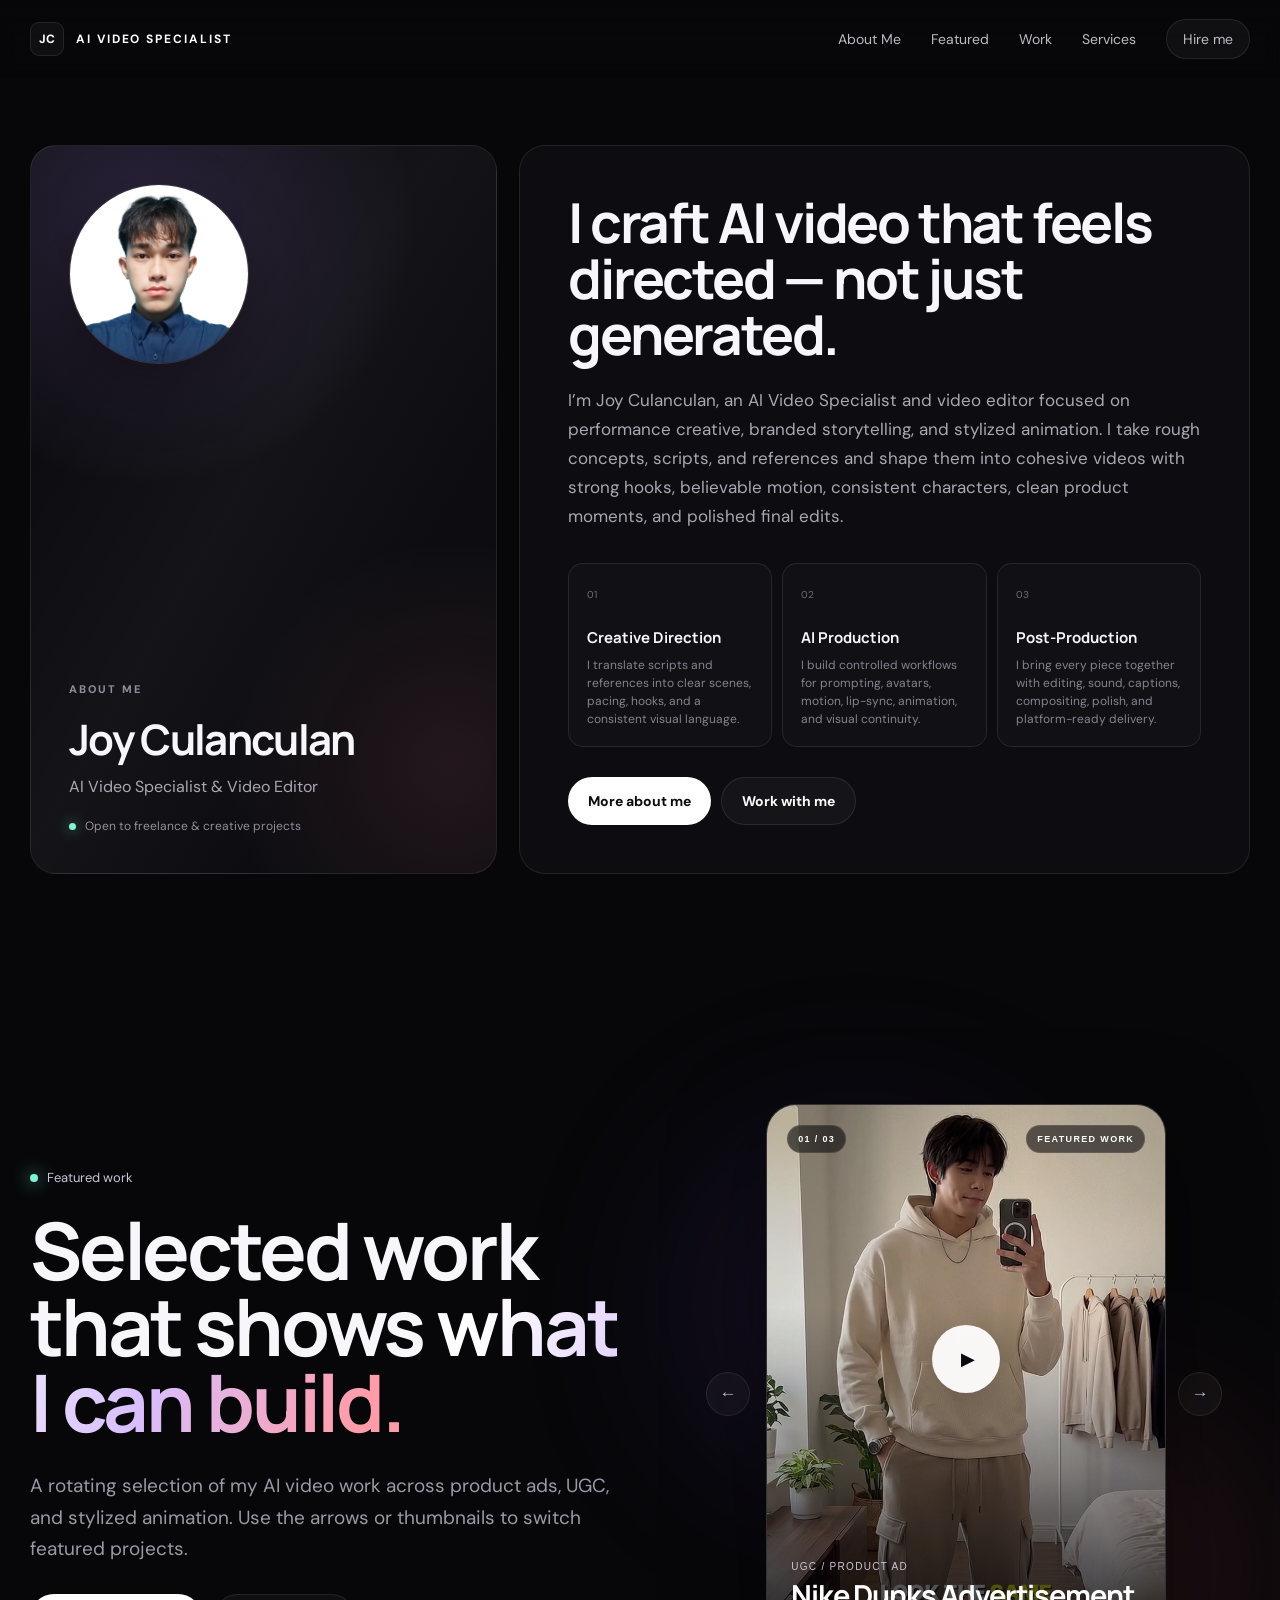
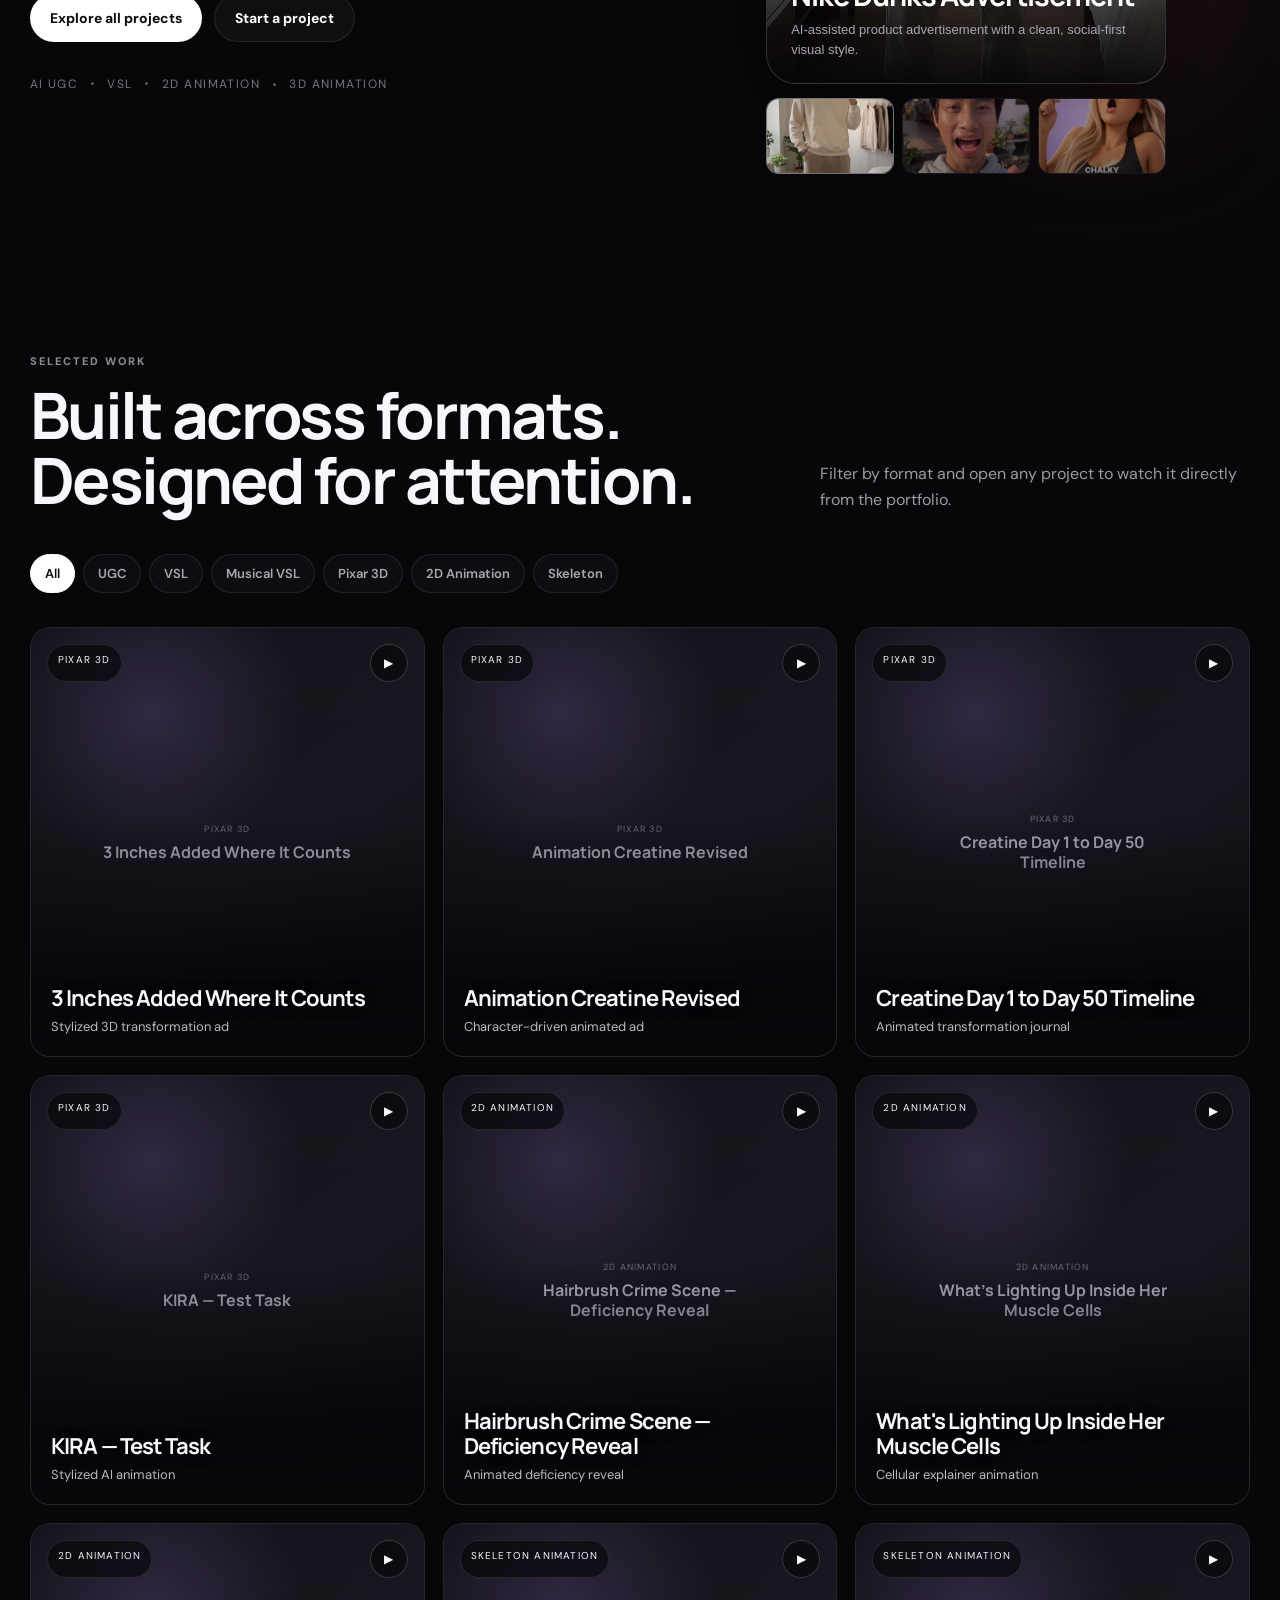
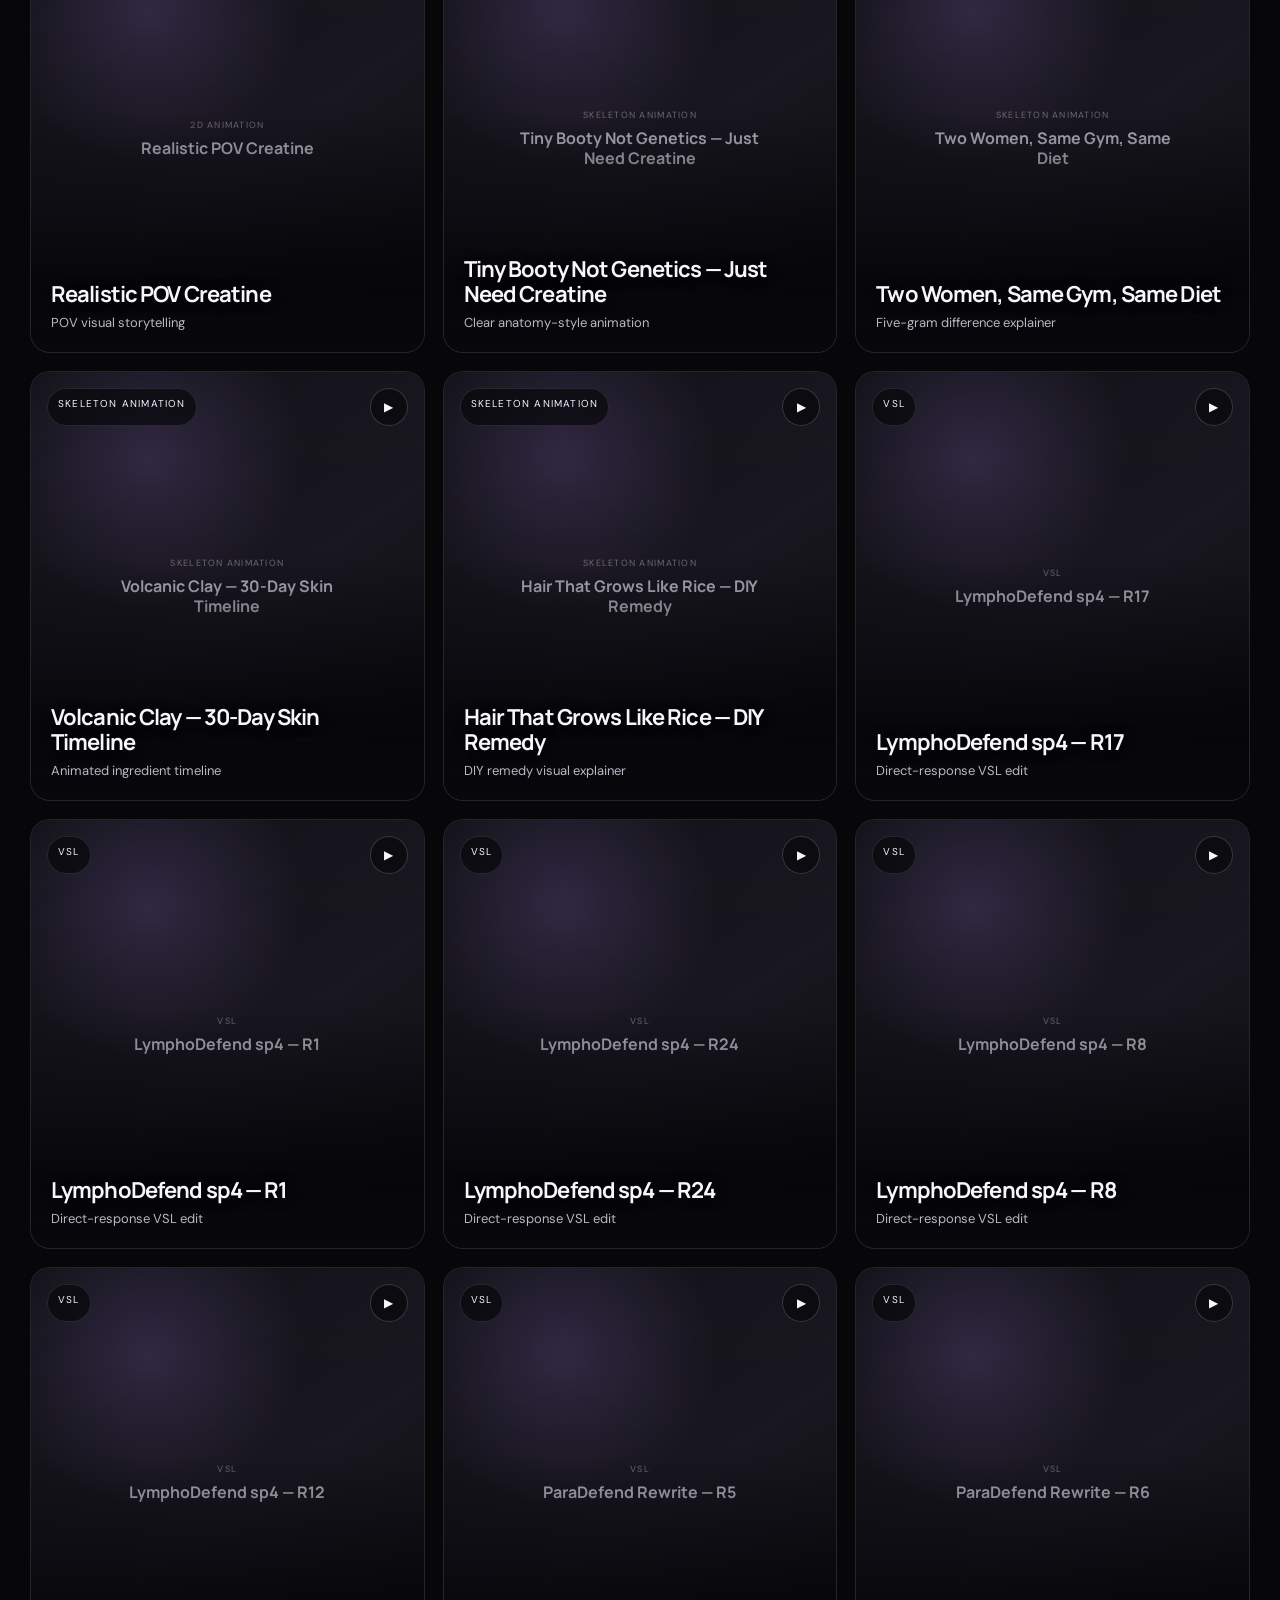
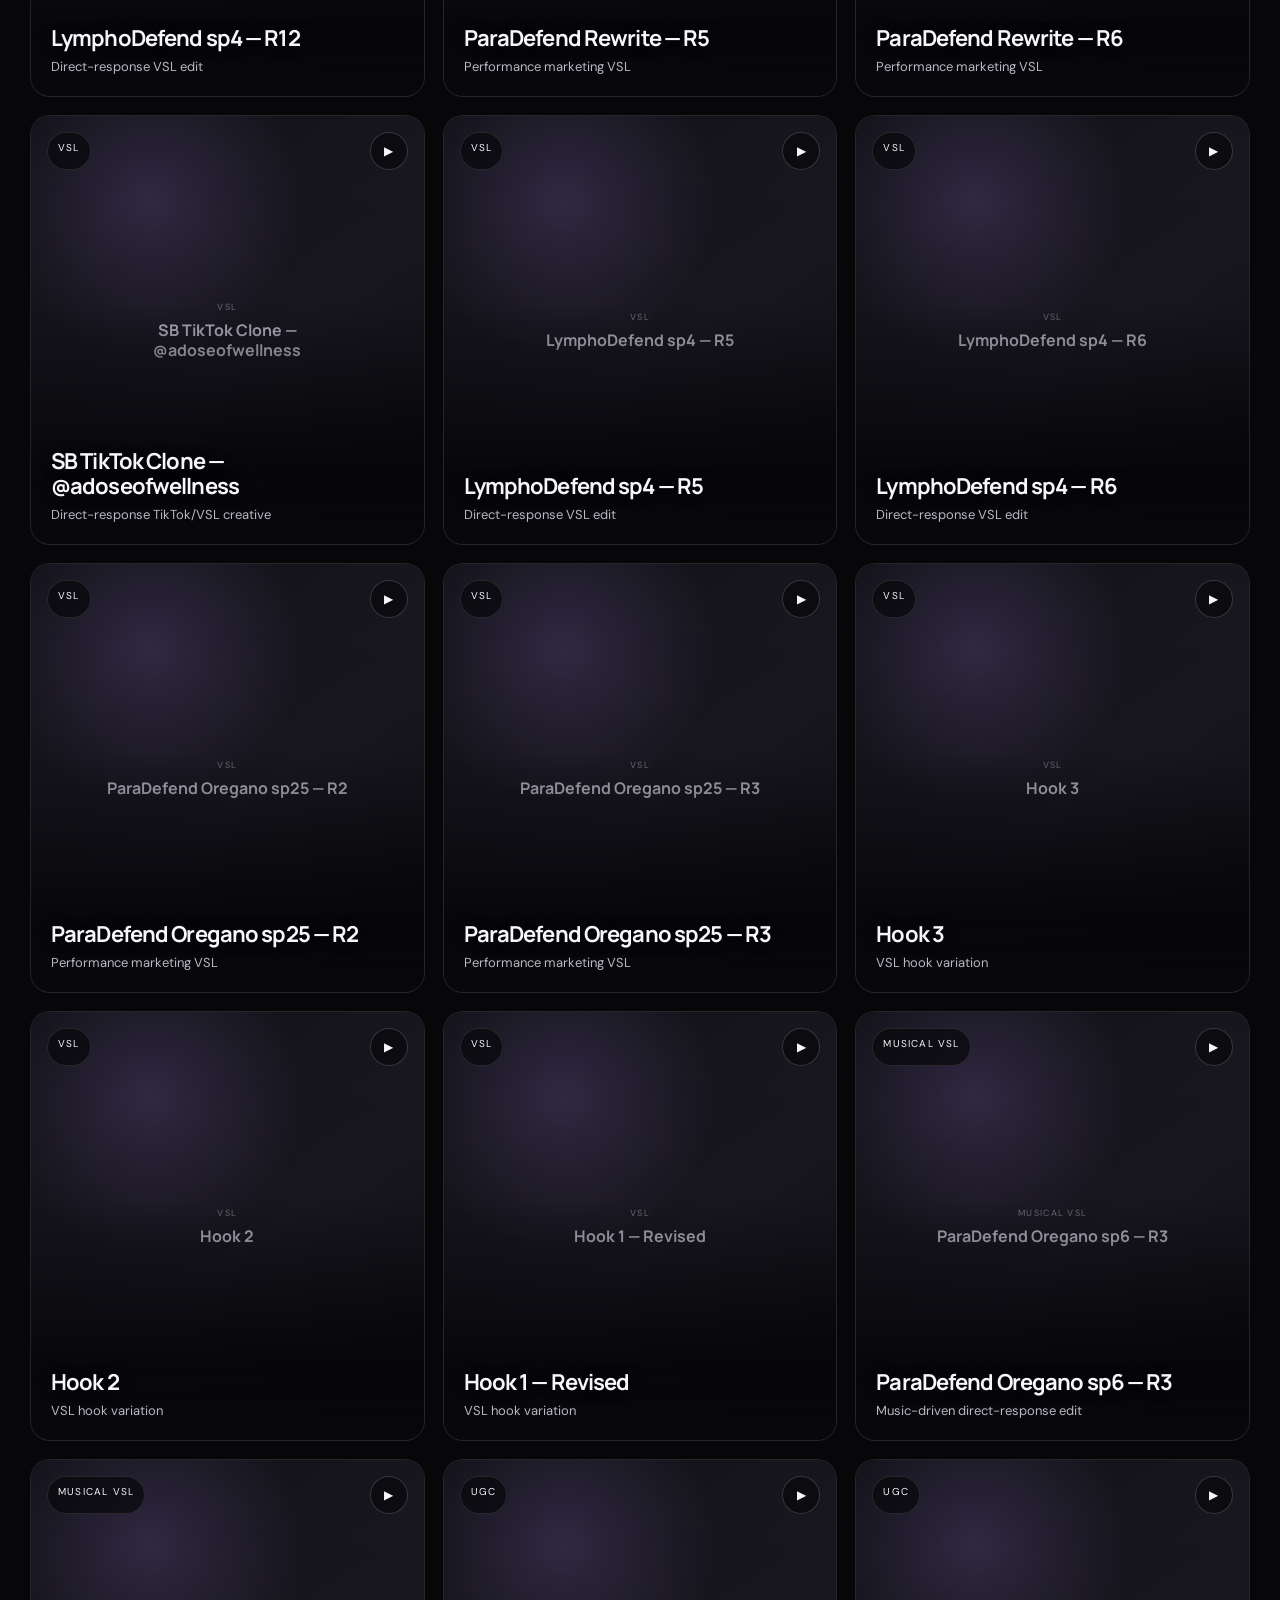
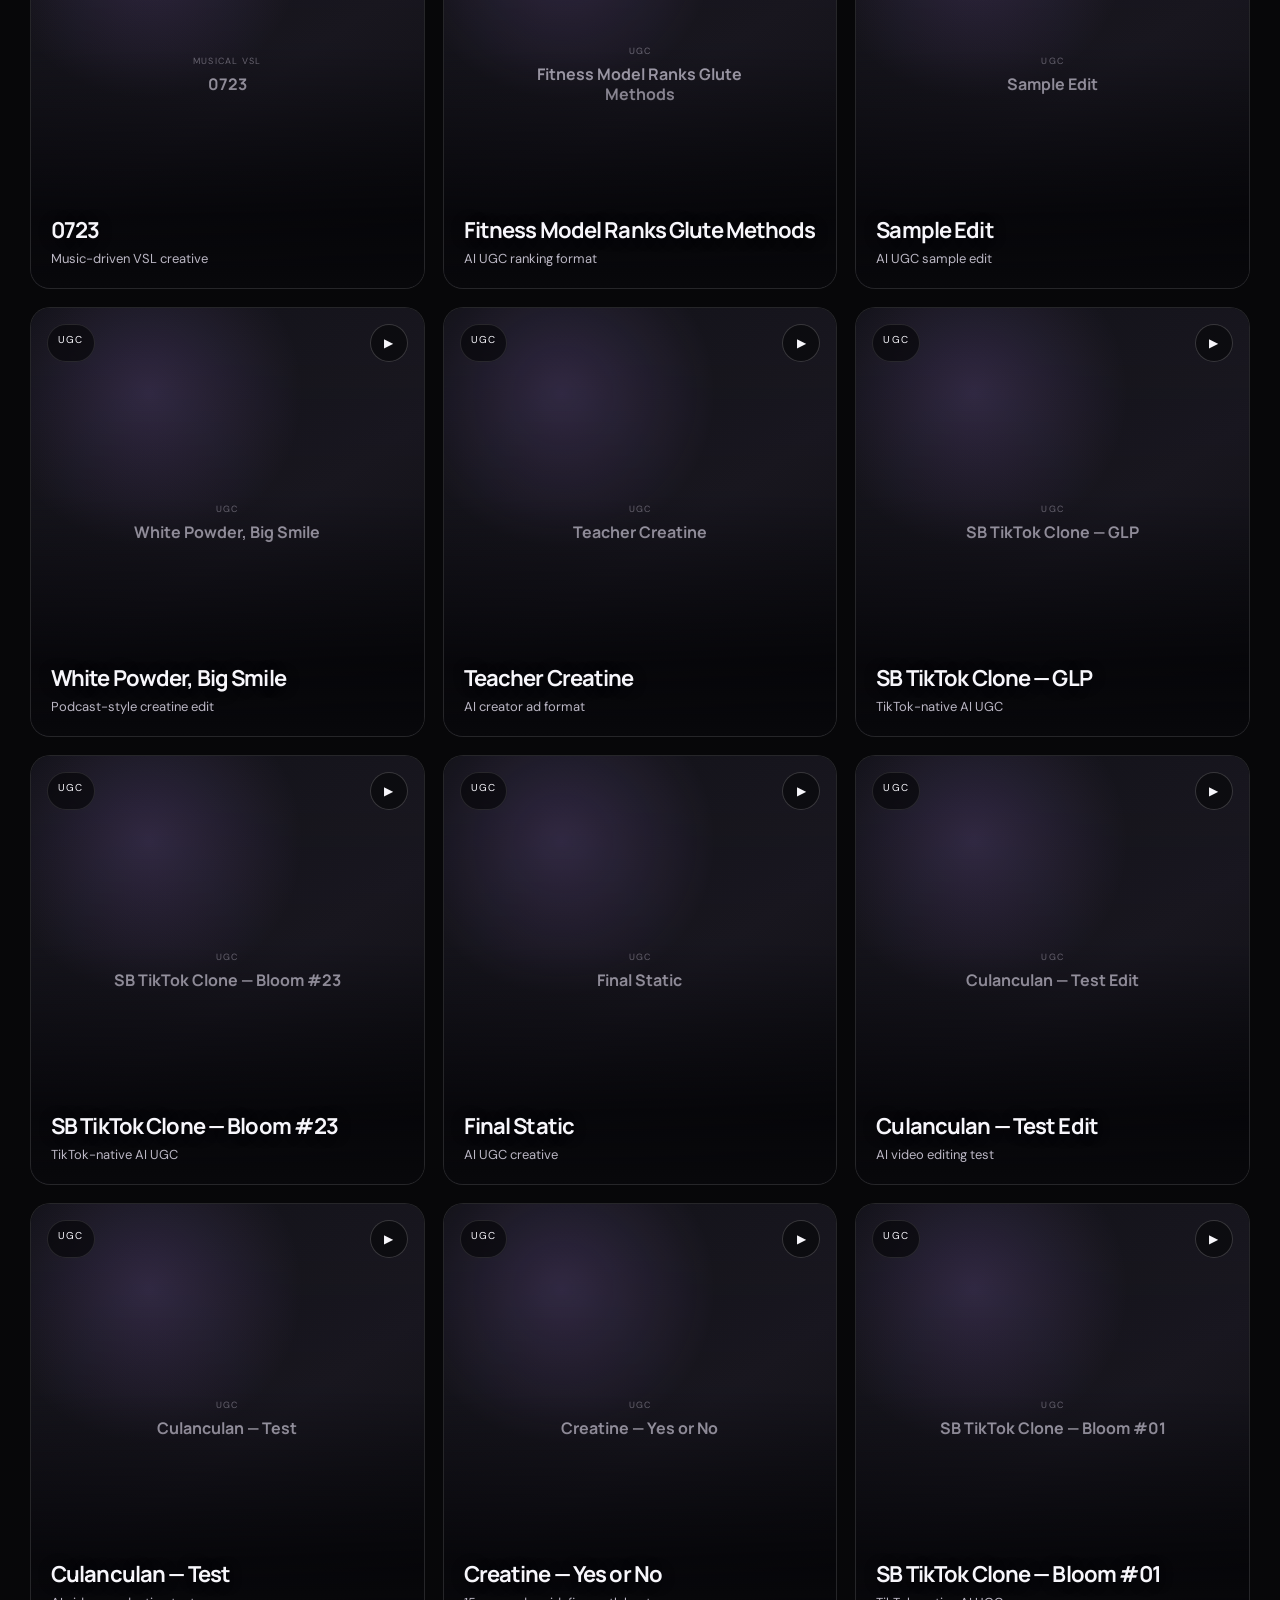
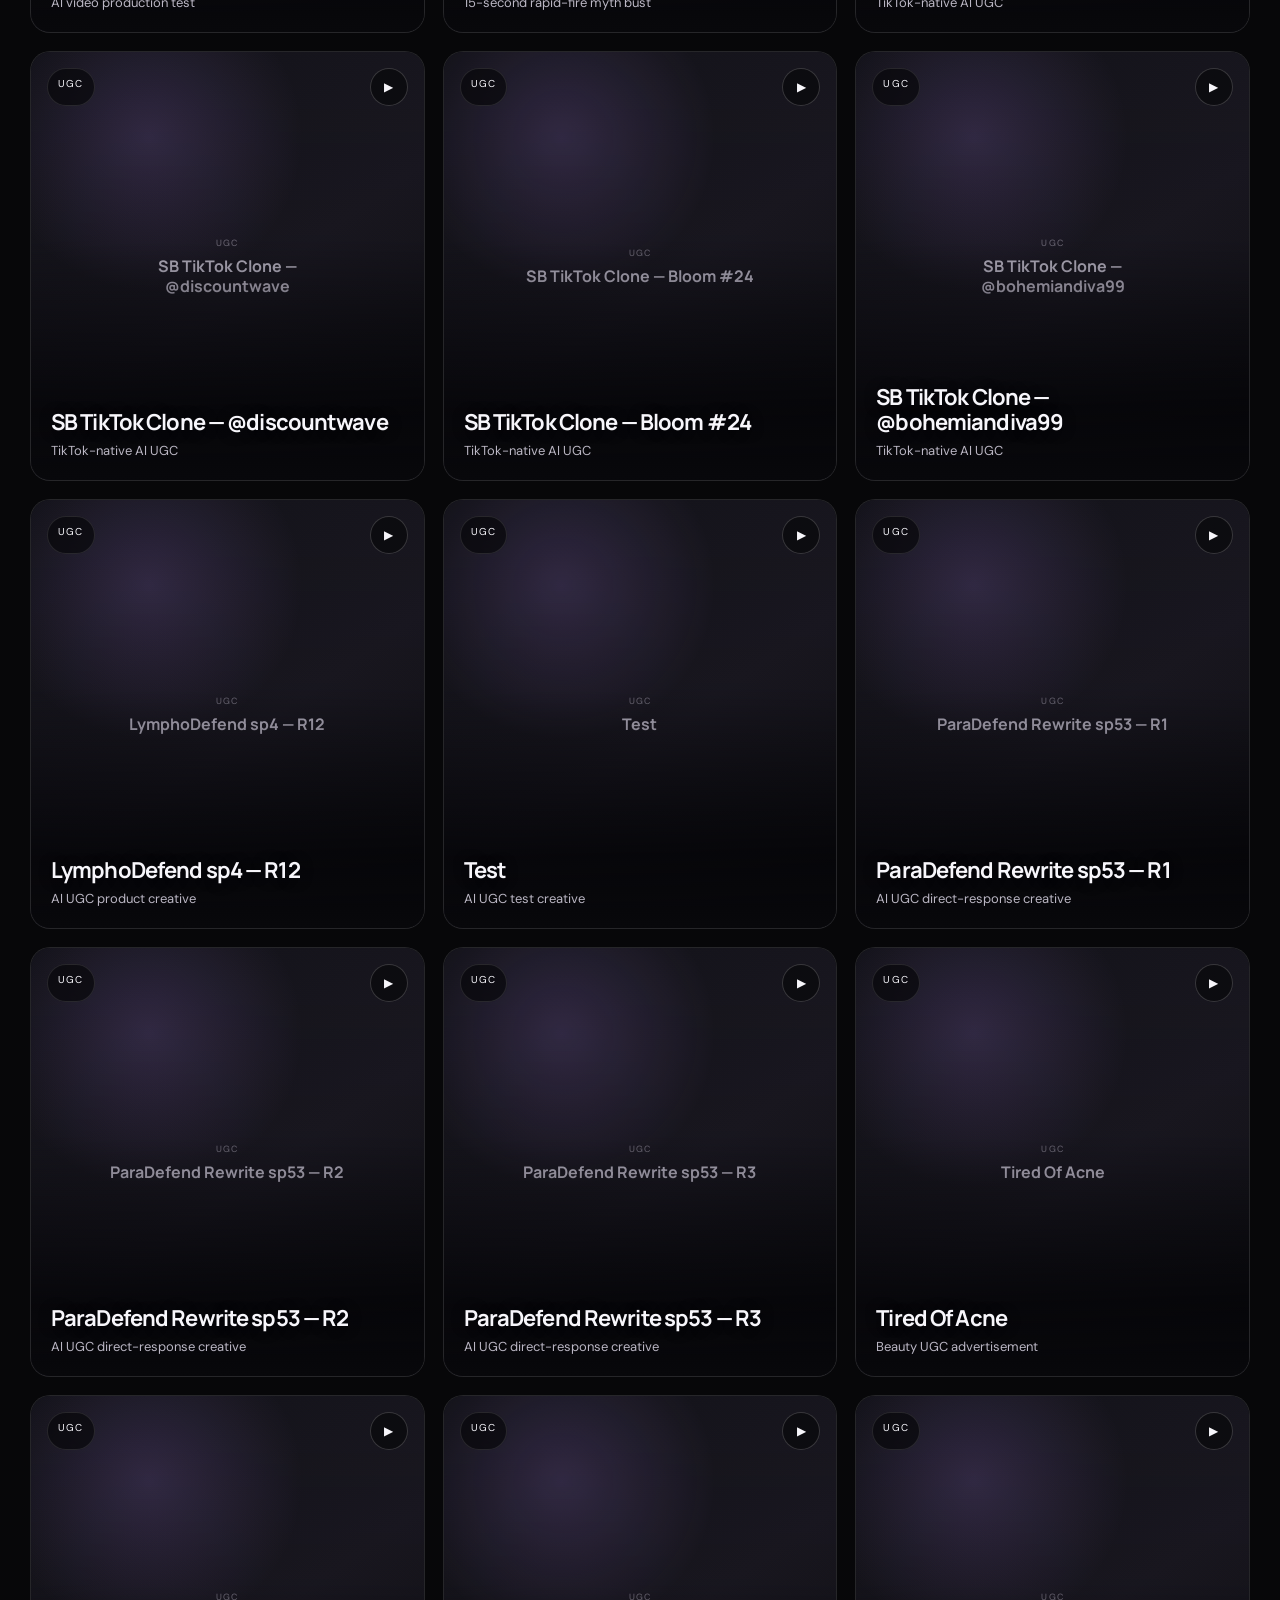
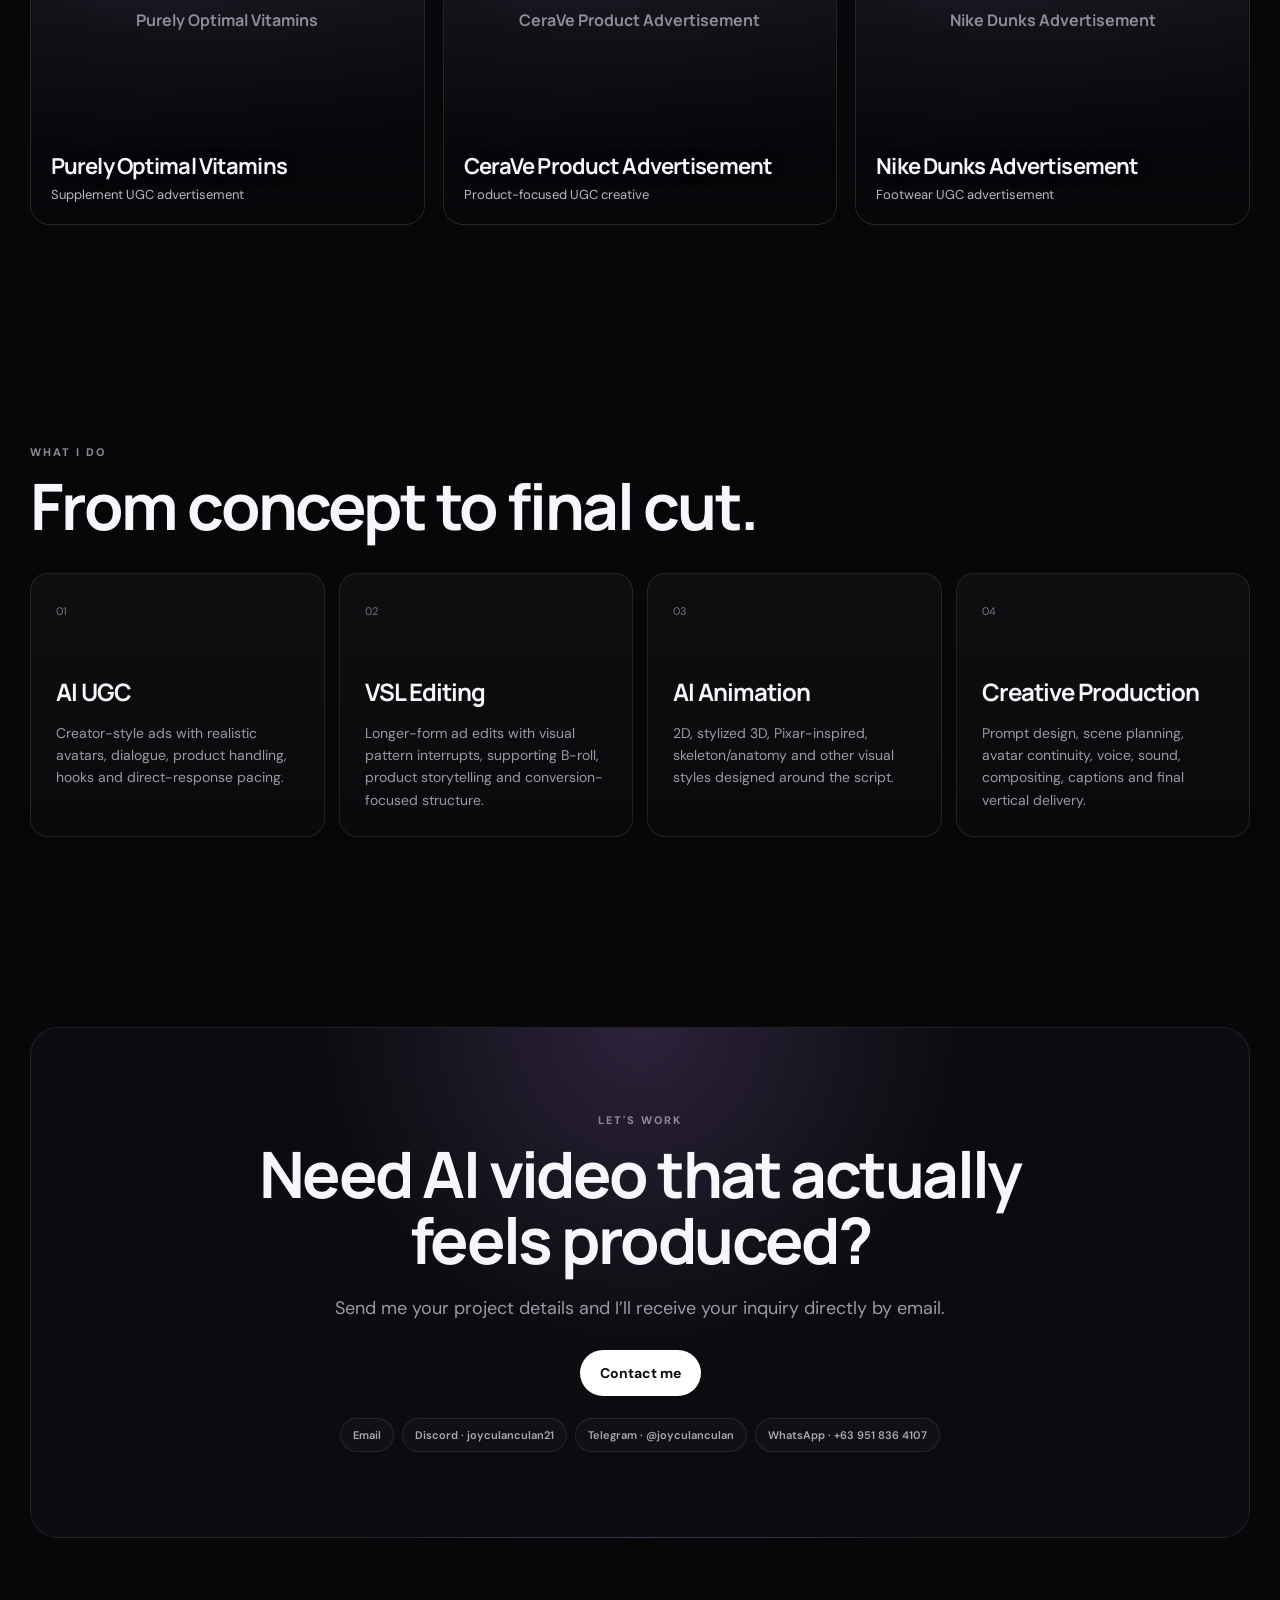
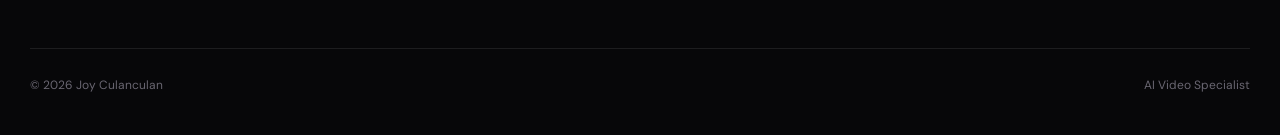
==== index.html @ 1409ab8c "Add files via upload" ====
<!DOCTYPE html>
<html lang="en">
<head>
  <meta charset="UTF-8" />
  <meta name="viewport" content="width=device-width, initial-scale=1.0" />
  <meta name="description" content="AI Video Specialist portfolio showcasing VSL, UGC, 2D animation, Pixar-style 3D animation, and skeleton/anatomy animation." />
  <title>Joy Culanculan — AI Video Specialist</title>
  <link rel="preconnect" href="https://fonts.googleapis.com">
  <link rel="preconnect" href="https://fonts.gstatic.com" crossorigin>
  <link href="https://fonts.googleapis.com/css2?family=DM+Sans:wght@400;500;600;700&family=Manrope:wght@500;600;700;800&display=swap" rel="stylesheet">
  <link rel="stylesheet" href="styles.css" />
</head>
<body>
<div id="cursorGlow" class="cursor-glow" aria-hidden="true"></div>
  <header class="site-header">
    <a class="brand" href="#about" aria-label="Home">
      <span class="brand-mark">JC</span>
      <span class="brand-text">AI VIDEO SPECIALIST</span>
    </a>
    <nav>
      <a href="#about">About Me</a>
      <a href="#featured">Featured</a>
      <a href="#work">Work</a>
      <a href="#services">Services</a>
      <a class="nav-cta" href="#contact" data-contact-open>Hire me</a>
    </nav>
  </header>

  <main id="top">
    <section id="about" class="about-section section-shell reveal-section">
      <div class="about-feature">
        <div class="about-profile-card">
          <div class="about-avatar">
            <img src="[data-uri]" alt="Portrait of Joy Culanculan">
            <div class="about-avatar-ring"></div>
          </div>

          <div class="about-profile-meta">
            <p class="kicker">ABOUT ME</p>
            <h2>Joy Culanculan</h2>
            <p class="about-role">AI Video Specialist & Video Editor</p>
            <div class="about-status"><span></span> Open to freelance & creative projects</div>
          </div>
        </div>

        <div class="about-feature-copy">
          <h3>I craft AI video that feels directed — not just generated.</h3>
          <p>I’m Joy Culanculan, an AI Video Specialist and video editor focused on performance creative, branded storytelling, and stylized animation. I take rough concepts, scripts, and references and shape them into cohesive videos with strong hooks, believable motion, consistent characters, clean product moments, and polished final edits.</p>

          <div class="about-mini-grid">
            <div>
              <span>01</span>
              <strong>Creative Direction</strong>
              <p>I translate scripts and references into clear scenes, pacing, hooks, and a consistent visual language.</p>
            </div>
            <div>
              <span>02</span>
              <strong>AI Production</strong>
              <p>I build controlled workflows for prompting, avatars, motion, lip-sync, animation, and visual continuity.</p>
            </div>
            <div>
              <span>03</span>
              <strong>Post-Production</strong>
              <p>I bring every piece together with editing, sound, captions, compositing, polish, and platform-ready delivery.</p>
            </div>
          </div>

          <div class="about-actions">
            <button class="btn primary" type="button" data-about-open>More about me</button>
            <button class="btn ghost contact-open-button" type="button" data-contact-open>Work with me</button>
          </div>
        </div>
      </div>
    </section>

    <section id="featured" class="hero featured-hero section-shell reveal-section">
      <div class="hero-copy">
        <div class="eyebrow"><span class="status-dot"></span> Featured work</div>
        <h1>Selected work that shows <span>what I can build.</span></h1>
        <p class="hero-lede">A rotating selection of my AI video work across product ads, UGC, and stylized animation. Use the arrows or thumbnails to switch featured projects.</p>
        <div class="hero-actions">
          <a class="btn primary" href="#work">Explore all projects</a>
          <a class="btn ghost" href="#contact" data-contact-open>Start a project</a>
        </div>
        <div class="hero-meta">
          <span>AI UGC</span><i></i><span>VSL</span><i></i><span>2D Animation</span><i></i><span>3D Animation</span>
        </div>
      </div>
      <div class="hero-visual" aria-label="Featured portfolio showcase">
        <div class="orb orb-1"></div>
        <div class="orb orb-2"></div>

        <div class="featured-showcase">
          <div class="featured-stage">
            <button class="featured-arrow featured-prev" type="button" aria-label="Previous featured video">←</button>

            <button class="featured-card" id="featuredCard" type="button" aria-label="Play featured video">
              <img id="featuredImage" class="featured-image" src="" alt="">
              <div class="featured-overlay"></div>
              <div class="featured-topline">
                <span id="featuredCounter">01 / 03</span>
                <span>FEATURED WORK</span>
              </div>
              <div class="featured-play">▶</div>
              <div class="featured-copy">
                <small id="featuredCategory"></small>
                <strong id="featuredTitle"></strong>
                <p id="featuredDesc"></p>
              </div>
            </button>

            <button class="featured-arrow featured-next" type="button" aria-label="Next featured video">→</button>
          </div>

          <div class="featured-picker" id="featuredPicker" aria-label="Choose featured project"></div>
        </div>
      </div>
    </section>

    <section id="work" class="work-section section-shell reveal-section">
      <div class="section-heading">
        <div>
          <p class="kicker">SELECTED WORK</p>
          <h2>Built across formats.<br>Designed for attention.</h2>
        </div>
        <p class="section-note">Filter by format and open any project to watch it directly from the portfolio.</p>
      </div>

      <div class="filters" id="filters">
        <button class="filter active" data-filter="all">All</button>
        <button class="filter" data-filter="ugc">UGC</button>
        <button class="filter" data-filter="vsl">VSL</button>
        <button class="filter" data-filter="musical">Musical VSL</button>
        <button class="filter" data-filter="pixar-3d">Pixar 3D</button>
        <button class="filter" data-filter="2d-animation">2D Animation</button>
        <button class="filter" data-filter="skeleton-animation">Skeleton</button>
      </div>

      <div class="project-grid" id="projectGrid"></div>
    </section>

    <section id="services" class="services-section section-shell reveal-section">
      <div class="section-heading compact">
        <div>
          <p class="kicker">WHAT I DO</p>
          <h2>From concept to final cut.</h2>
        </div>
      </div>
      <div class="services-grid">
        <article class="service-card"><span>01</span><h3>AI UGC</h3><p>Creator-style ads with realistic avatars, dialogue, product handling, hooks and direct-response pacing.</p></article>
        <article class="service-card"><span>02</span><h3>VSL Editing</h3><p>Longer-form ad edits with visual pattern interrupts, supporting B-roll, product storytelling and conversion-focused structure.</p></article>
        <article class="service-card"><span>03</span><h3>AI Animation</h3><p>2D, stylized 3D, Pixar-inspired, skeleton/anatomy and other visual styles designed around the script.</p></article>
        <article class="service-card"><span>04</span><h3>Creative Production</h3><p>Prompt design, scene planning, avatar continuity, voice, sound, compositing, captions and final vertical delivery.</p></article>
      </div>
    </section>

    <section id="contact" class="contact-section section-shell reveal-section">
      <div class="contact-card">
        <p class="kicker">LET'S WORK</p>
        <h2>Need AI video that actually feels produced?</h2>
        <p>Send me your project details and I’ll receive your inquiry directly by email.</p>
        <button class="btn primary contact-open-button" type="button" data-contact-open>Contact me</button>

        <div class="public-contact-row">
          <a href="mailto:joyculanculanjr@gmail.com">Email</a>
          <button type="button" data-copy-discord="joyculanculan21">Discord · joyculanculan21</button>
          <a href="https://t.me/joyculanculan" target="_blank" rel="noopener">Telegram · @joyculanculan</a>
          <a href="https://wa.me/639518364107" target="_blank" rel="noopener">WhatsApp · +63 951 836 4107</a>
        </div>
      </div>
    </section>
  </main>

  <footer class="site-footer section-shell">
    <span>© 2026 Joy Culanculan</span>
    <span>AI Video Specialist</span>
  </footer>



  <div class="about-modal" id="aboutModal" aria-hidden="true">
    <div class="about-modal-backdrop" data-about-close></div>

    <div class="about-modal-dialog" role="dialog" aria-modal="true" aria-labelledby="aboutModalTitle">
      <button class="about-modal-close" type="button" data-about-close aria-label="Close about me">×</button>

      <div class="about-modal-hero">
        <div class="about-modal-avatar">
          <img src="[data-uri]" alt="Portrait of Joy Culanculan">
        </div>
        <div>
          <p class="kicker">PROFILE</p>
          <h2 id="aboutModalTitle">Joy Culanculan</h2>
          <p>AI Video Specialist & Video Editor</p>
        </div>
      </div>

      <div class="about-modal-body">
        <div class="about-story">
          <h3>Creative work, built with an editor’s eye.</h3>
          <p>I work at the intersection of video editing and generative AI. What I enjoy most is taking an idea that only exists as a script, reference, or rough concept and turning it into a finished video that feels intentional from the first frame to the final cut.</p>

          <p>Depending on the project, that can mean realistic AI UGC, VSL creative, product advertising, 2D explainers, stylized 3D character animation, anatomy-driven visuals, or experimental AI formats. I approach them as complete productions rather than disconnected generated clips.</p>
        </div>

        <div class="about-modal-columns">
          <div class="about-modal-panel">
            <span class="about-panel-number">01</span>
            <h4>My approach</h4>
            <p>I start with the message and reference, then build the production around them. I plan the shots, lock visual continuity, control movement and performance, and refine the edit until every scene feels like it belongs in the same piece.</p>
          </div>

          <div class="about-modal-panel">
            <span class="about-panel-number">02</span>
            <h4>What I care about</h4>
            <p>I care about the details viewers feel even when they do not consciously notice them: timing, continuity, believable motion, product visibility, visual consistency, sound, and pacing. My standard is simple — the story should get noticed before the AI does.</p>
          </div>
        </div>

        <div class="about-tools-section">
          <span class="about-tools-label">TOOLS & WORKFLOWS</span>
          <div class="tool-row about-tool-row">
            <span>Kling</span>
            <span>Seedance</span>
            <span>Veo</span>
            <span>CapCut</span>
            <span>ElevenLabs</span>
            <span>Suno</span>
          </div>
        </div>

        <div class="about-modal-cta">
          <div>
            <small>AVAILABLE FOR</small>
            <strong>AI video production, editing & creative work</strong>
          </div>
          <button class="btn primary" type="button" data-about-contact>Start a project</button>
        </div>
      </div>
    </div>
  </div>

  <div class="contact-modal" id="contactModal" aria-hidden="true">
    <div class="contact-modal-backdrop" data-contact-close></div>
    <div class="contact-modal-dialog" role="dialog" aria-modal="true" aria-labelledby="contactModalTitle">
      <button class="contact-modal-close" type="button" data-contact-close aria-label="Close contact form">×</button>

      <div class="contact-modal-details">
        <p class="kicker">HIRE ME</p>
        <h2 id="contactModalTitle">Tell me about your project.</h2>
        <p class="contact-intro">Share what you need, your preferred video style, and any reference or deadline. Your message is sent directly to my email.</p>

        <div class="contact-links">
          <a class="contact-link" href="mailto:joyculanculanjr@gmail.com">
            <span>Email</span>
            <strong>joyculanculanjr@gmail.com</strong>
          </a>

          <button class="contact-link contact-copy-link" id="discordContact" type="button" data-copy-discord="joyculanculan21">
            <span>Discord</span>
            <strong>joyculanculan21</strong>
          </button>

          <a class="contact-link" id="telegramContact" href="https://t.me/joyculanculan" target="_blank" rel="noopener">
            <span>Telegram</span>
            <strong>@joyculanculan</strong>
          </a>

          <a class="contact-link" id="whatsappContact" href="https://wa.me/639518364107" target="_blank" rel="noopener">
            <span>WhatsApp</span>
            <strong>+63 951 836 4107</strong>
          </a>
        </div>
      </div>

      <div class="contact-form-wrap">
        <form id="contactForm">
          <div class="form-row">
            <label>
              <span>Name</span>
              <input type="text" name="name" autocomplete="name" placeholder="Your name" required>
            </label>
            <label>
              <span>Email</span>
              <input type="email" name="email" autocomplete="email" placeholder="you@company.com" required>
            </label>
          </div>

          <div class="form-row">
            <label>
              <span>Company / Brand</span>
              <input type="text" name="company" autocomplete="organization" placeholder="Optional">
            </label>
            <label>
              <span>Project type</span>
              <select name="project_type" required>
                <option value="" selected disabled>Select one</option>
                <option>AI UGC</option>
                <option>VSL</option>
                <option>2D Animation</option>
                <option>Pixar 3D Animation</option>
                <option>Skeleton / Anatomy Animation</option>
                <option>Other AI Video Project</option>
              </select>
            </label>
          </div>

          <label class="message-label">
            <span>Message</span>
            <textarea name="message" rows="7" placeholder="Tell me about your project, goals, references, deadline, and deliverables…" required></textarea>
          </label>

          <input class="form-honey" type="text" name="_honey" tabindex="-1" autocomplete="off">

          <div class="form-footer">
            <p id="contactFormStatus" role="status" aria-live="polite">I usually need the project scope, style, and deadline to quote accurately.</p>
            <button class="btn primary send-message-button" type="submit">
              <span>Send message</span>
              <span aria-hidden="true">→</span>
            </button>
          </div>
        </form>
      </div>
    </div>
  </div>

  <div class="modal" id="videoModal" aria-hidden="true">
    <div class="modal-backdrop" data-close-modal></div>
    <div class="modal-dialog" role="dialog" aria-modal="true" aria-labelledby="modalTitle">
      <button class="modal-close" data-close-modal aria-label="Close">×</button>
      <div class="modal-video-wrap">
        <div class="video-loading">Loading video…</div>

        <video id="localVideoPlayer" class="local-video-player" controls playsinline preload="metadata">
          Your browser does not support HTML5 video.
        </video>

        <iframe id="videoFrame" src="about:blank" allow="autoplay; fullscreen" allowfullscreen referrerpolicy="strict-origin-when-cross-origin"></iframe>
      </div>
      <div class="modal-info">
        <div>
          <span id="modalCategory"></span>
          <h3 id="modalTitle"></h3>
        </div>
        <a id="videoExternalLink" class="video-external-link" href="#" target="_blank" rel="noopener">Open in Google Drive ↗</a>
      </div>
    </div>
  </div>

  <script src="featured-data.js"></script>
  <script src="portfolio-data.js"></script>
  <script src="script.js"></script>
</body>
</html>
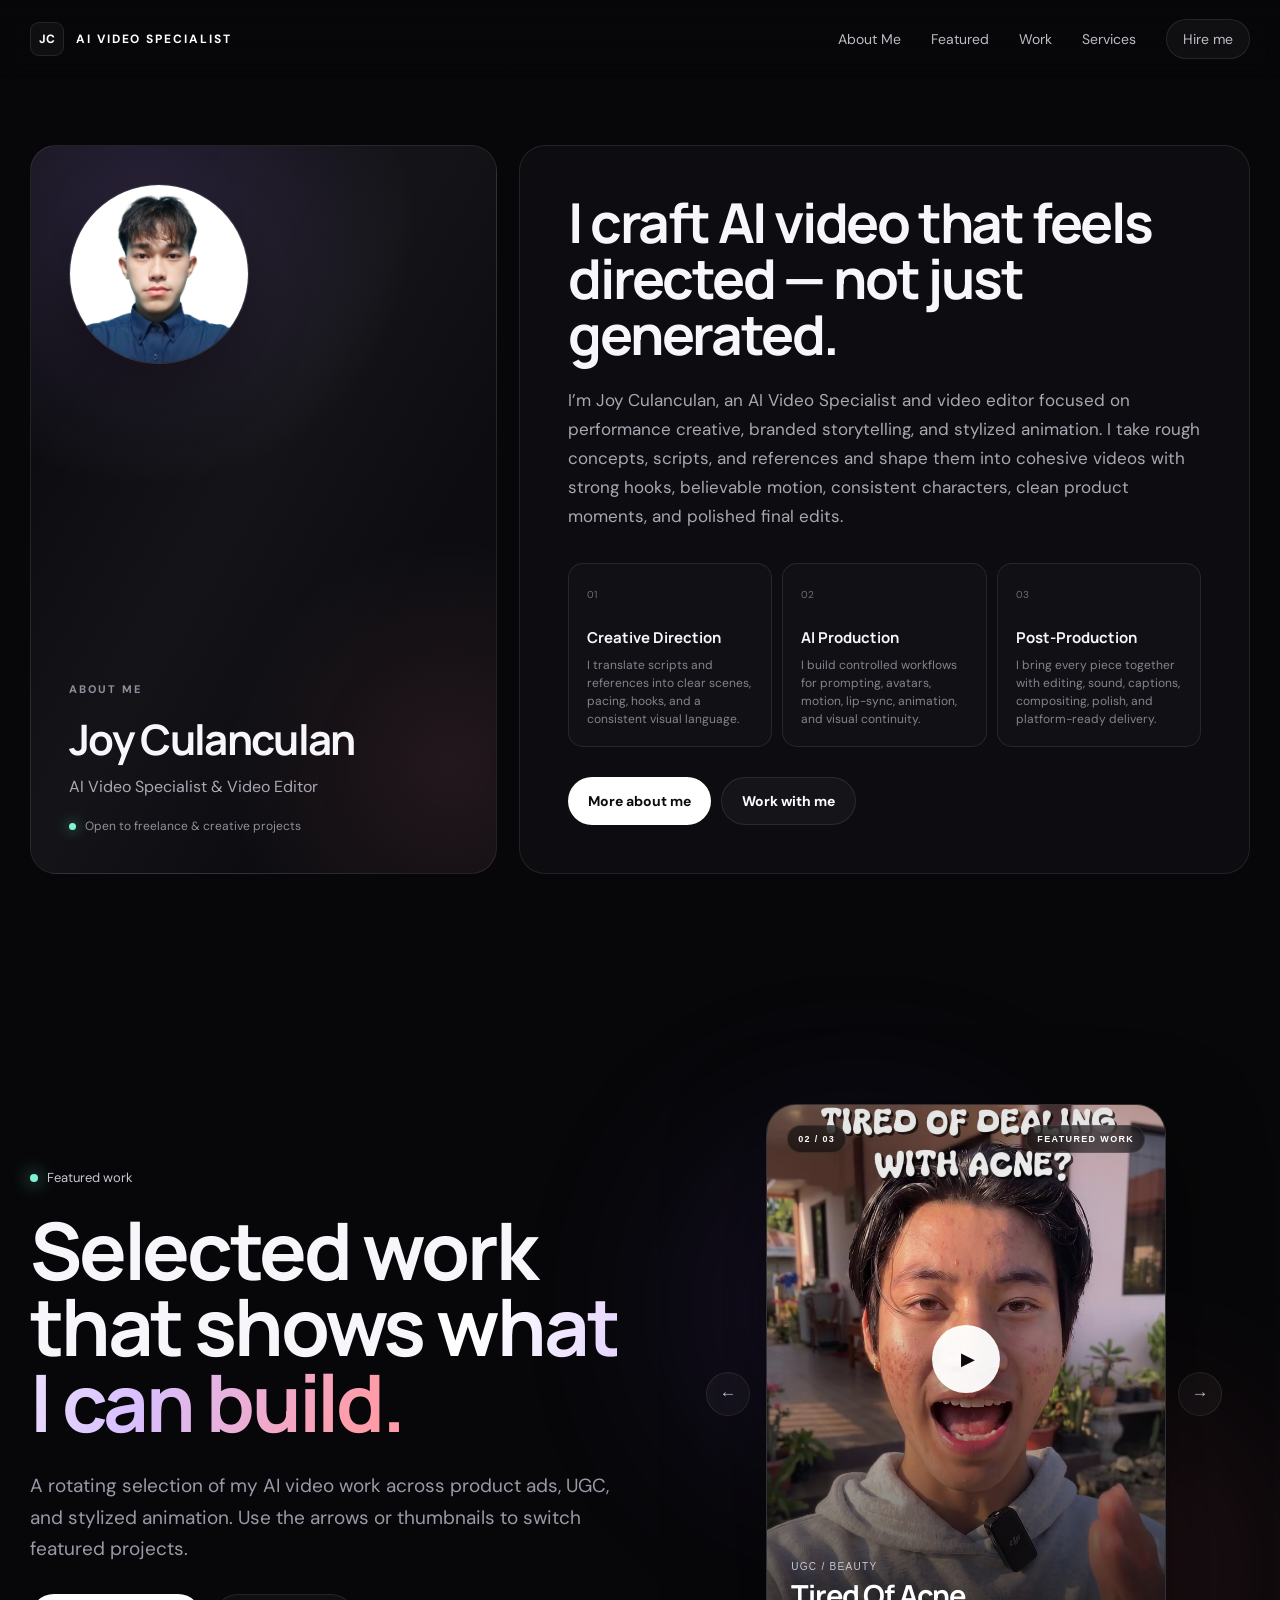
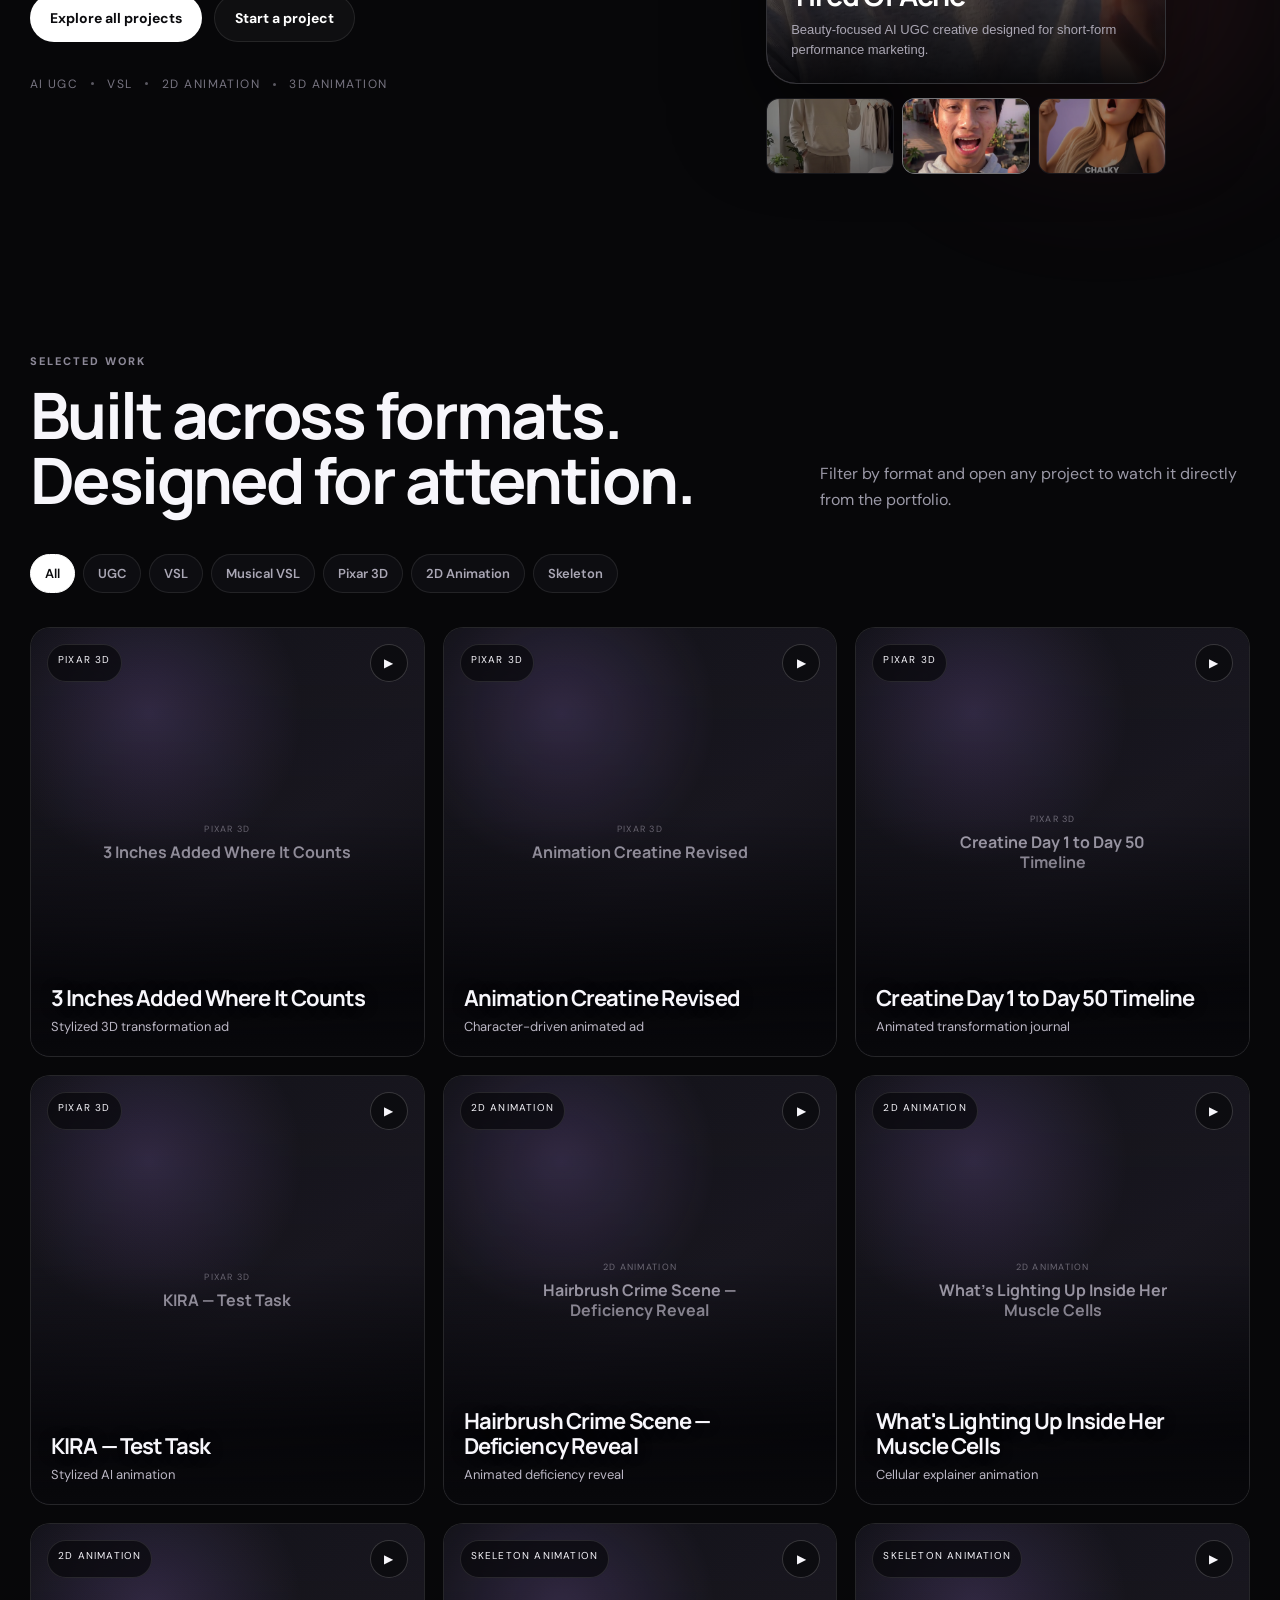
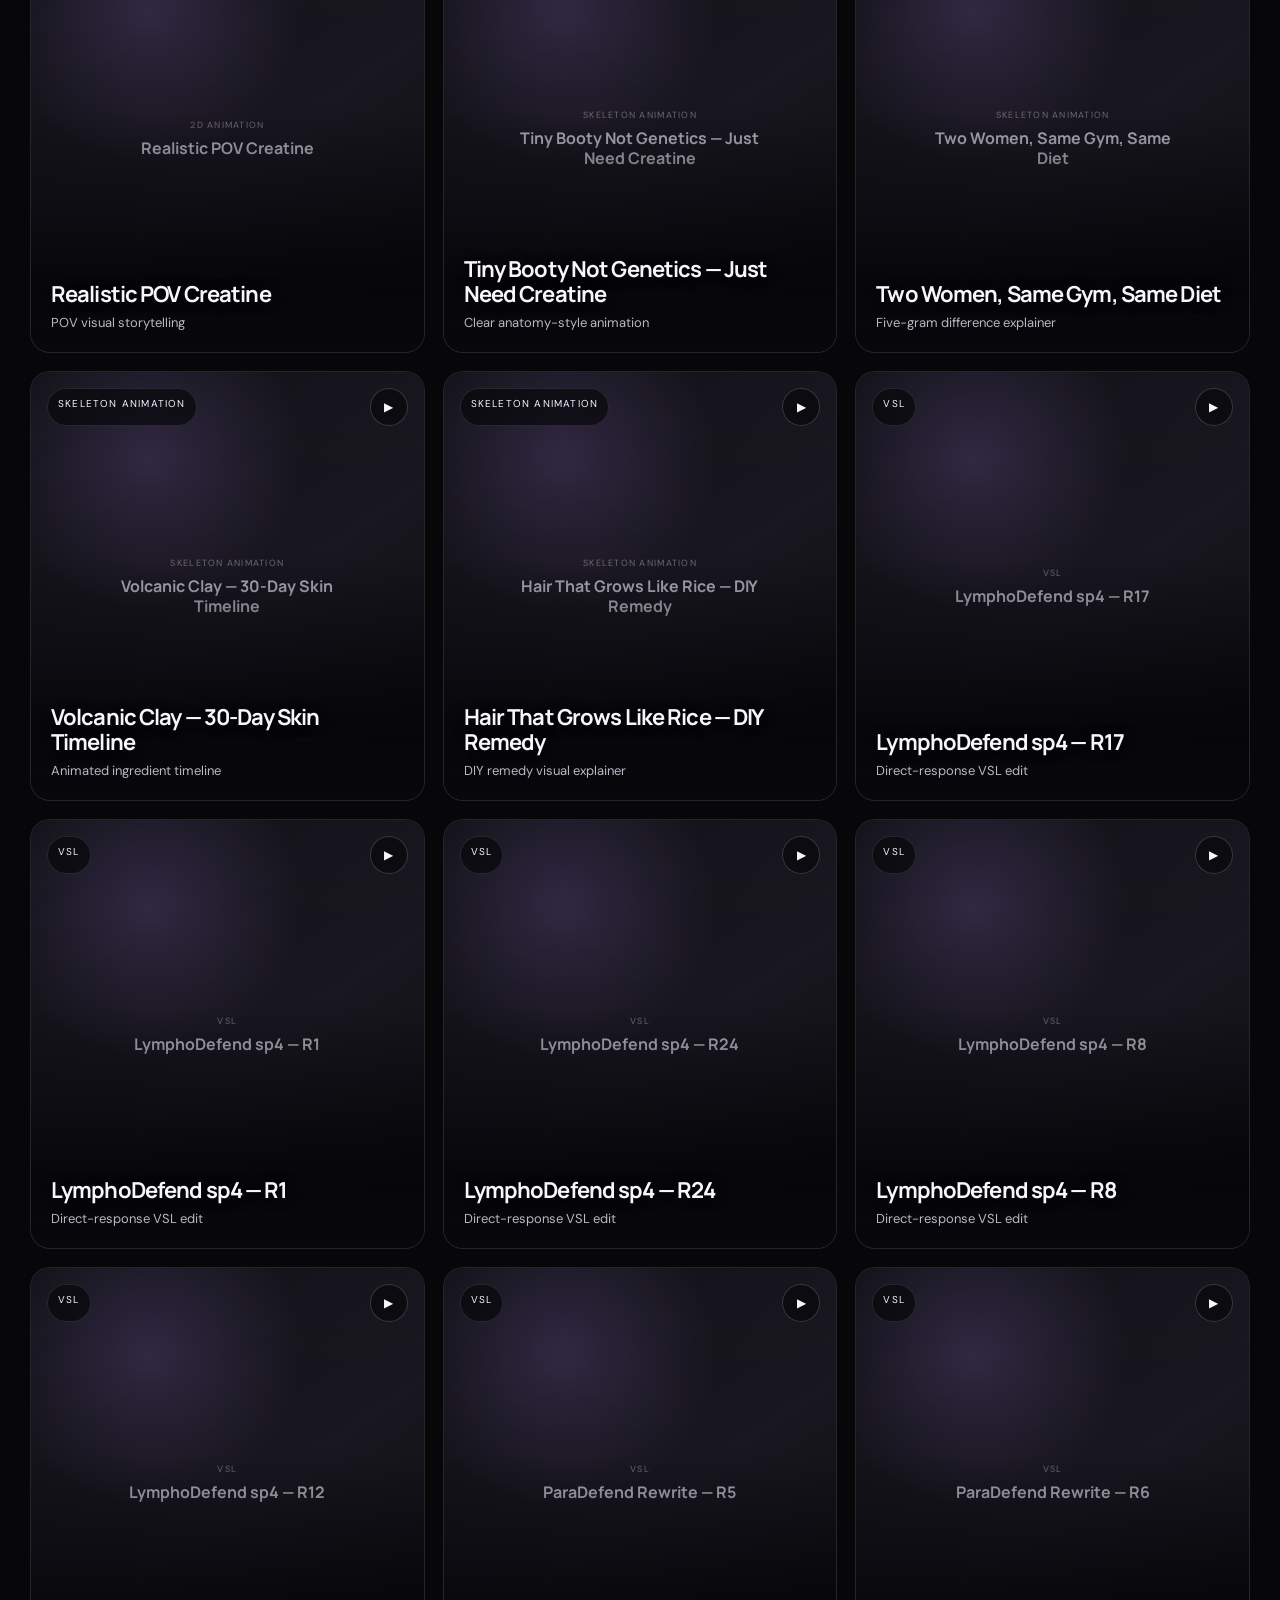
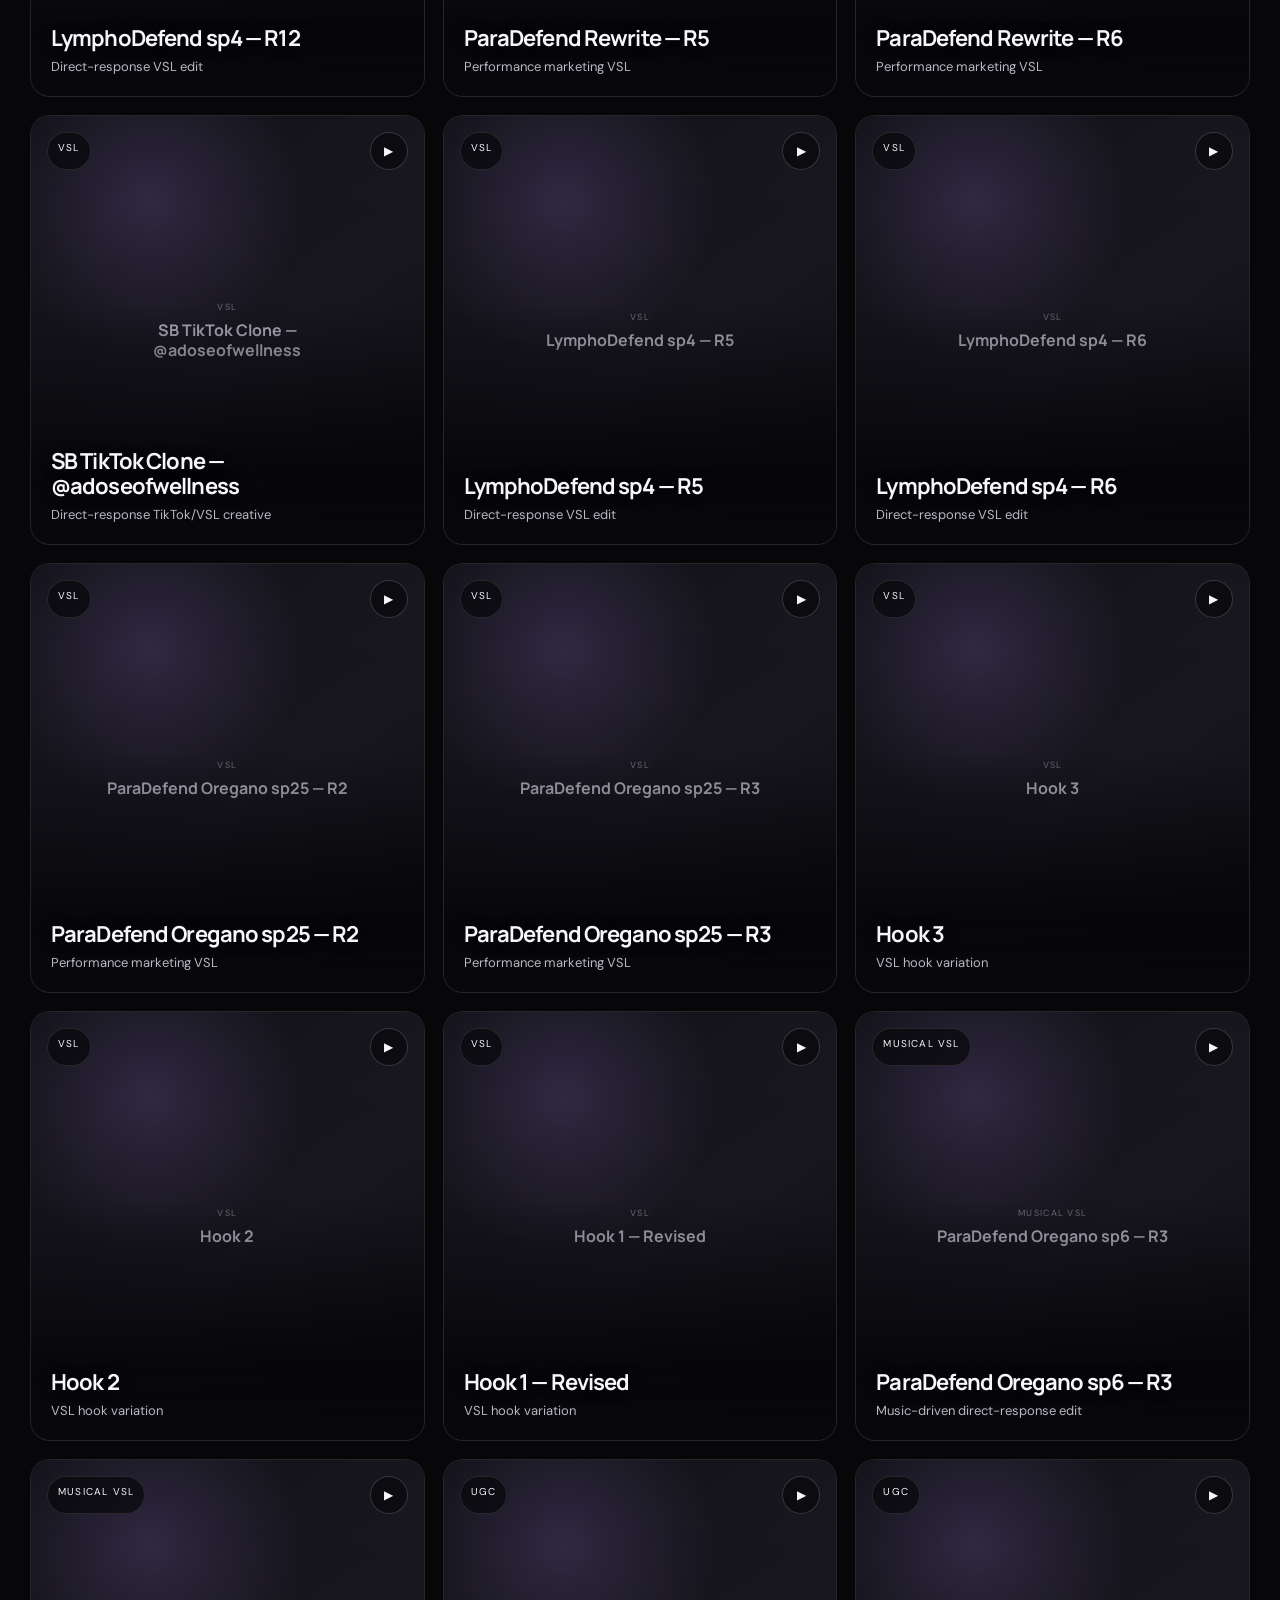
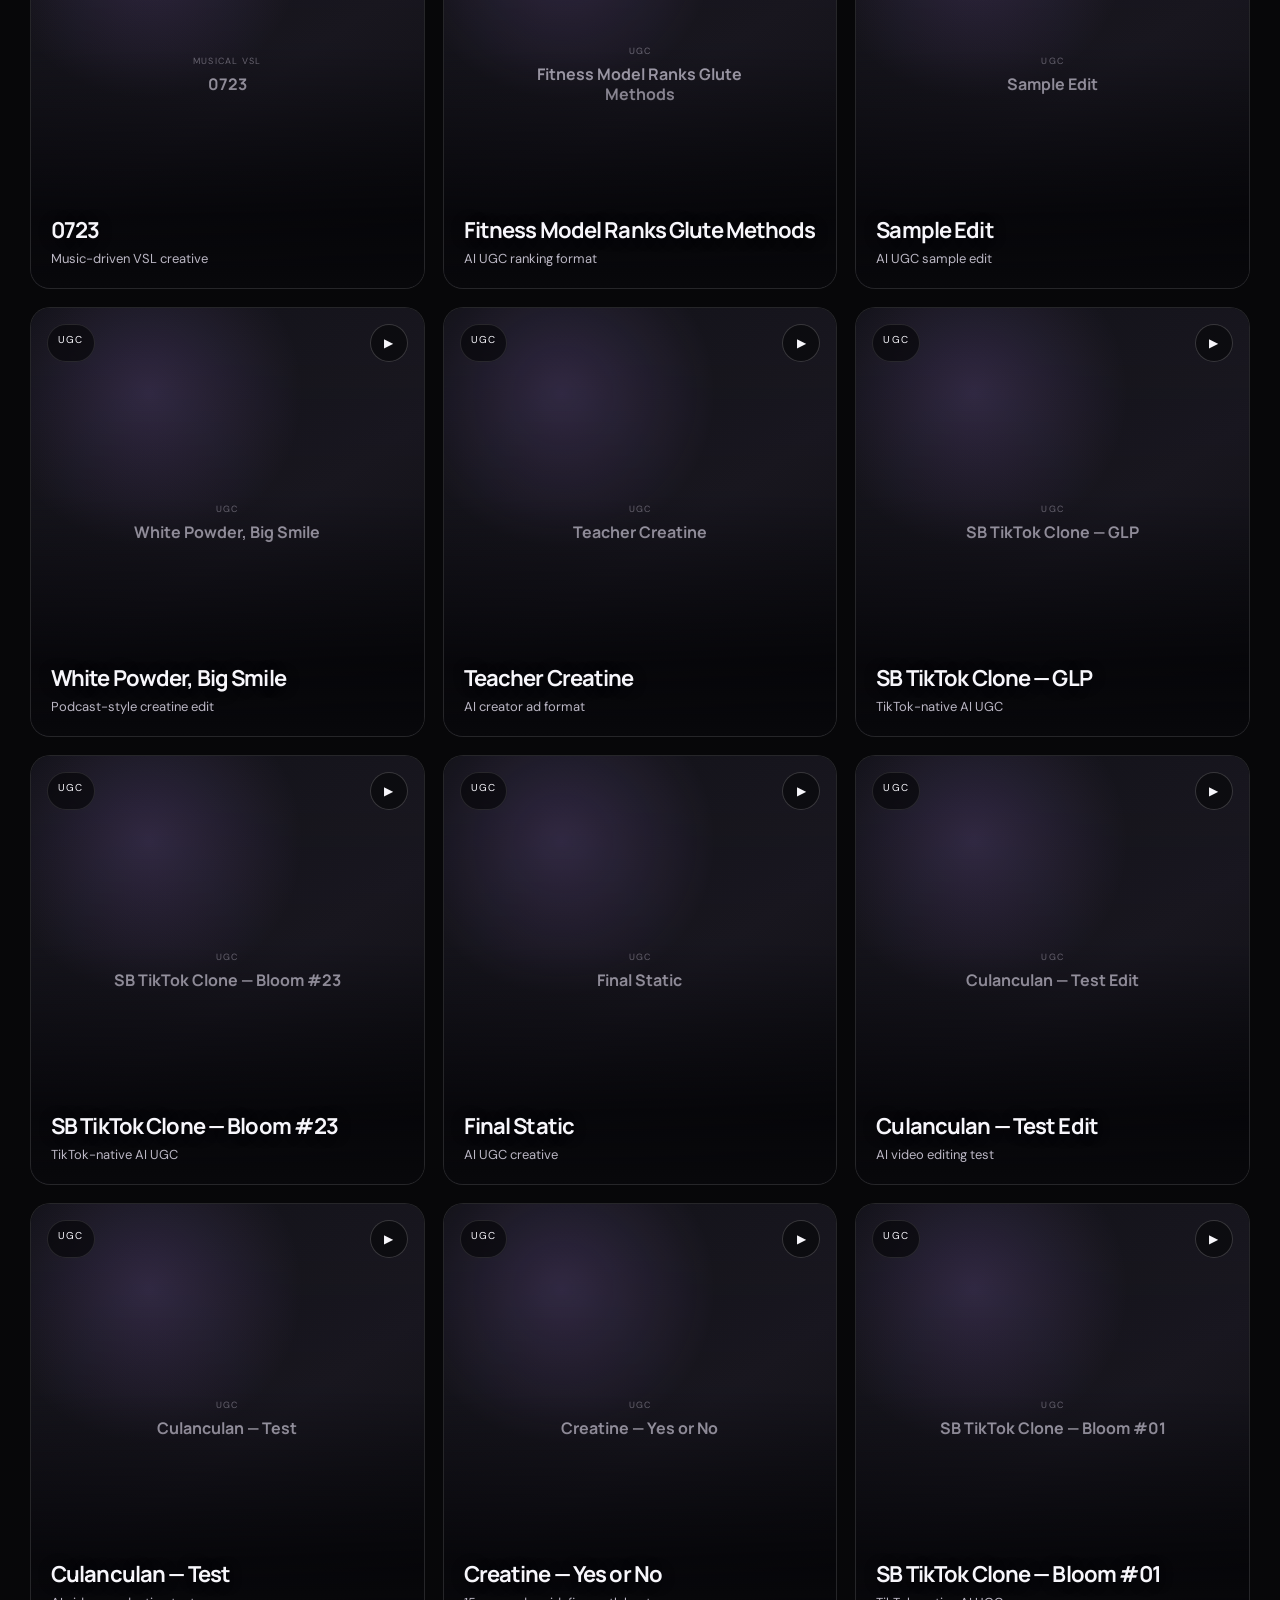
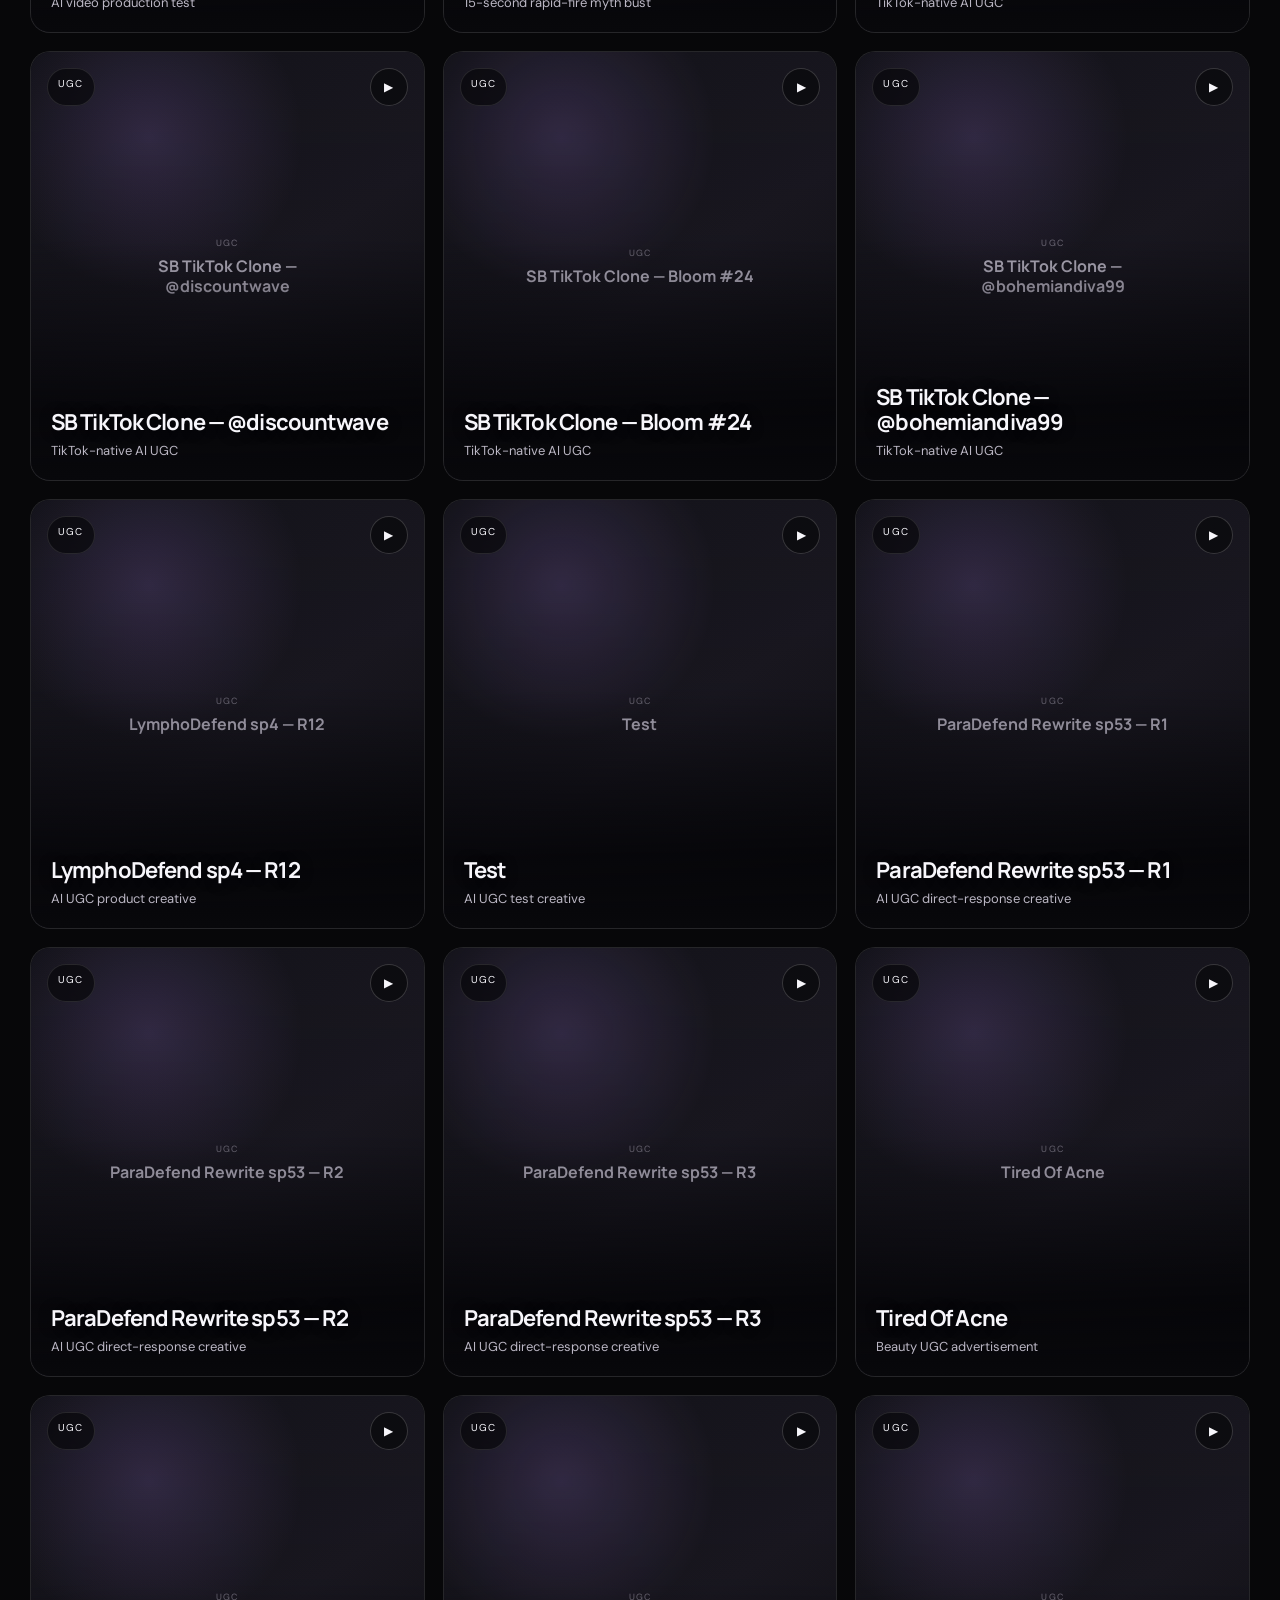
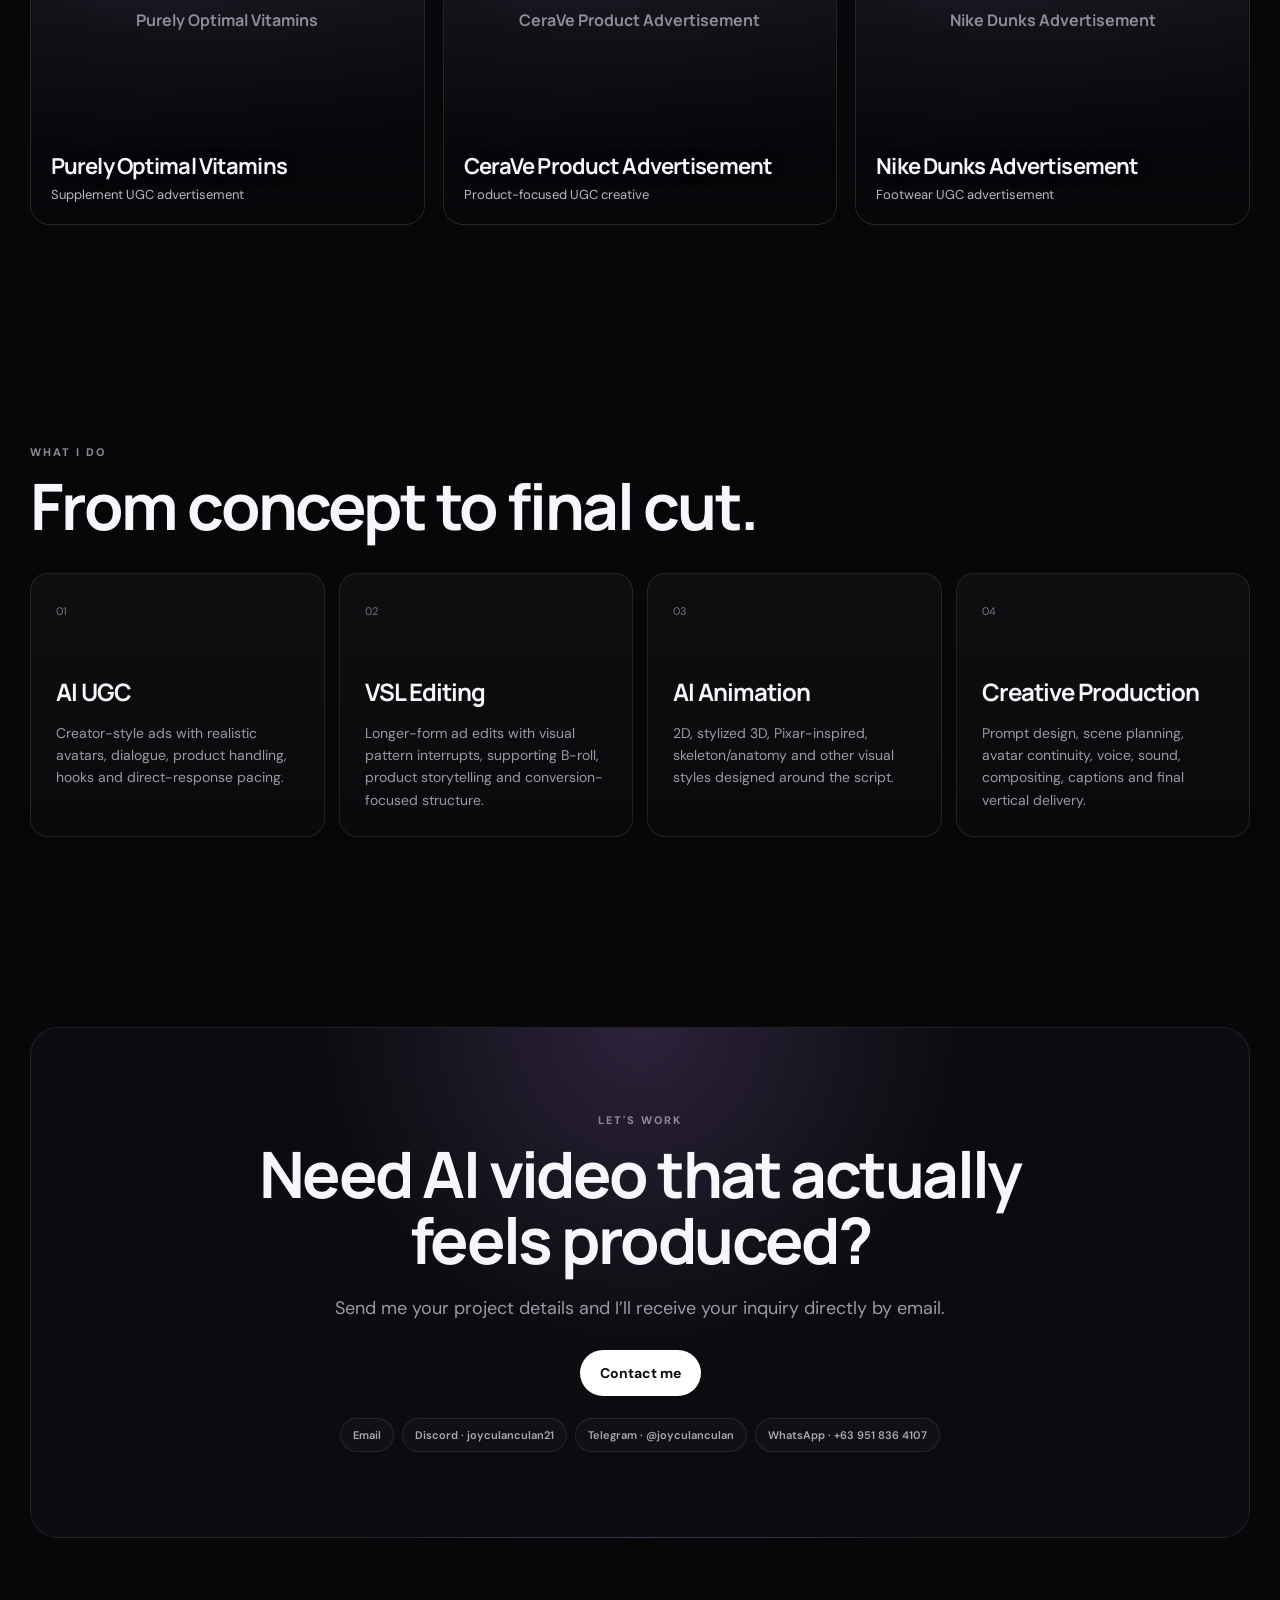
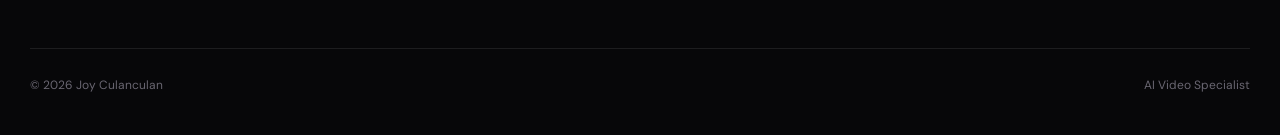
==== commit 8ac0b311: "FIX" ====
--- a/index.html
+++ b/index.html
@@ -226,6 +226,7 @@
             <span>CapCut</span>
             <span>ElevenLabs</span>
             <span>Suno</span>
+            <span>ChatGPT</span>
           </div>
         </div>
 
@@ -274,7 +275,13 @@
       </div>
 
       <div class="contact-form-wrap">
-        <form id="contactForm">
+        <form id="contactForm"
+              action="https://formsubmit.co/joyculanculanjr@gmail.com"
+              method="POST"
+              target="formsubmitFallbackFrame">
+          <input type="hidden" name="_subject" value="New Portfolio Inquiry">
+          <input type="hidden" name="_template" value="table">
+          <input type="hidden" name="_url" id="formPageUrl" value="">
           <div class="form-row">
             <label>
               <span>Name</span>
@@ -320,6 +327,7 @@
             </button>
           </div>
         </form>
+        <iframe name="formsubmitFallbackFrame" id="formsubmitFallbackFrame" title="Contact form delivery" hidden></iframe>
       </div>
     </div>
   </div>
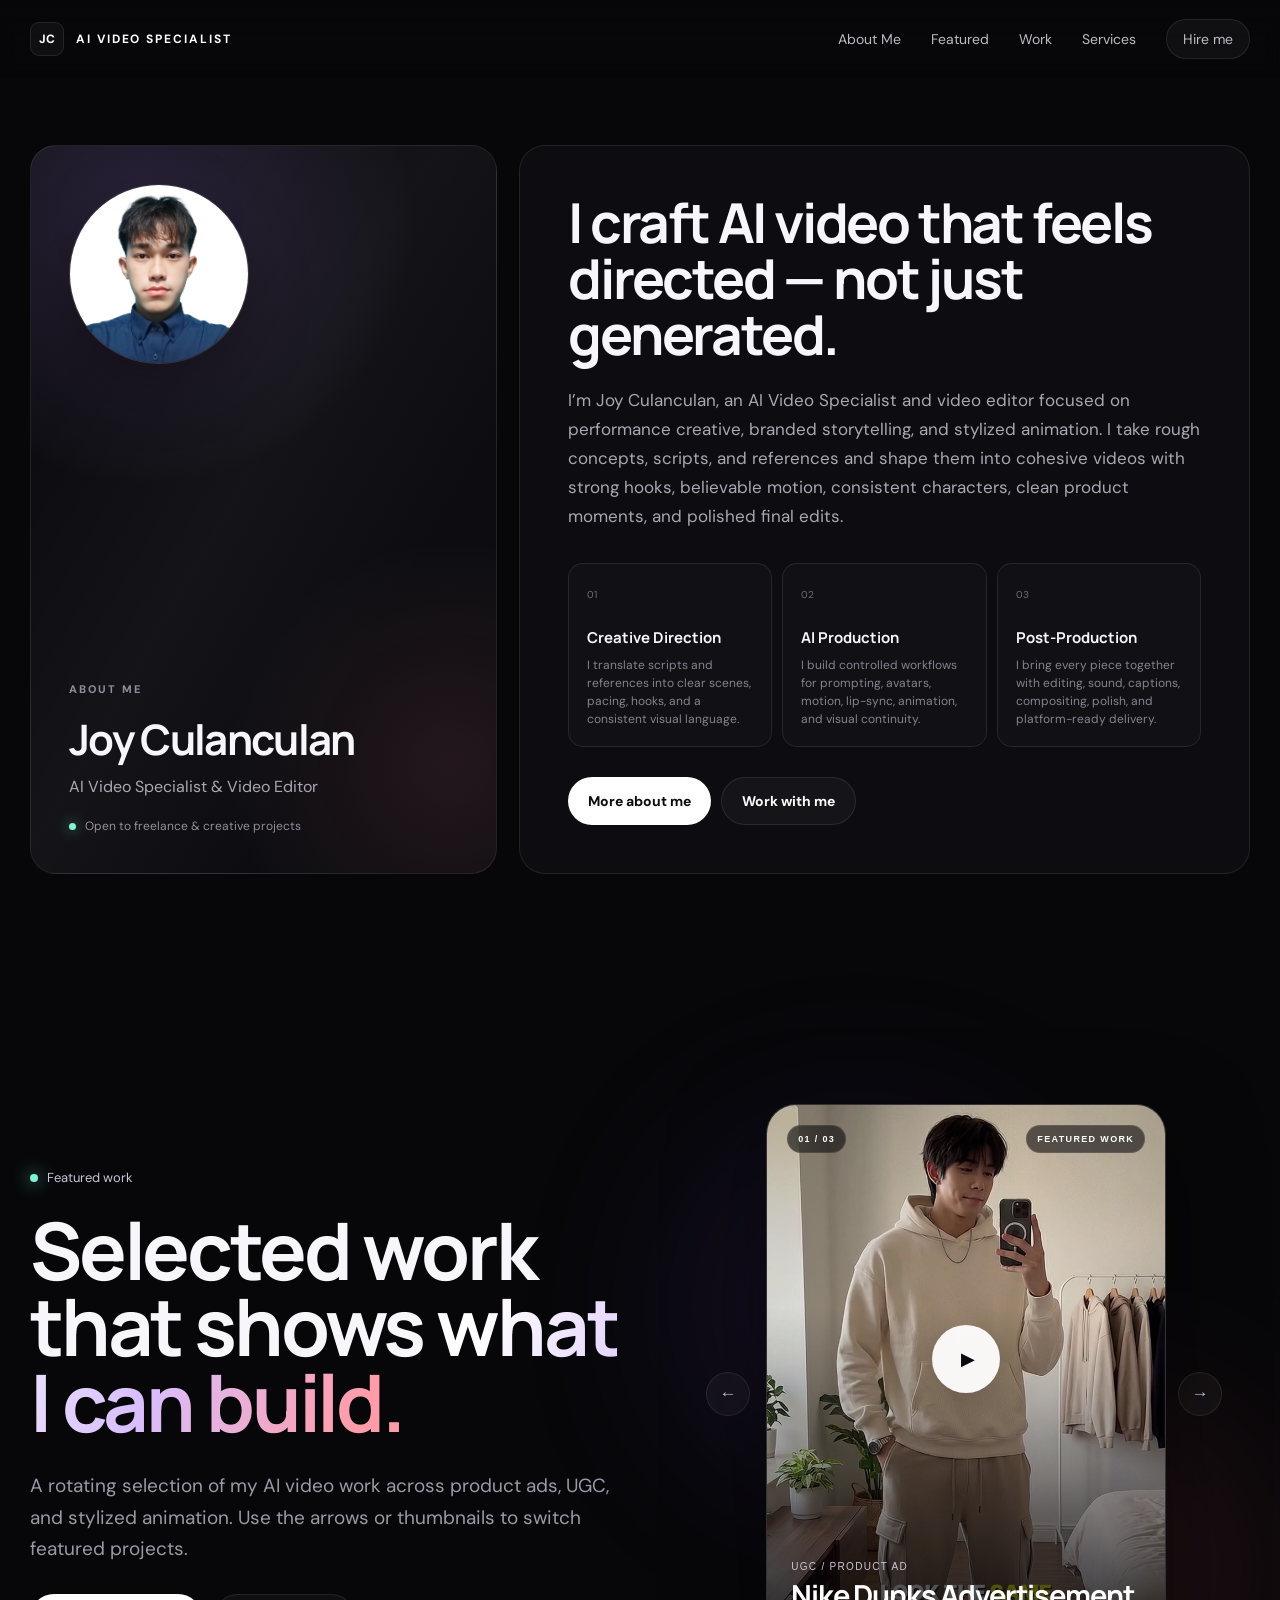
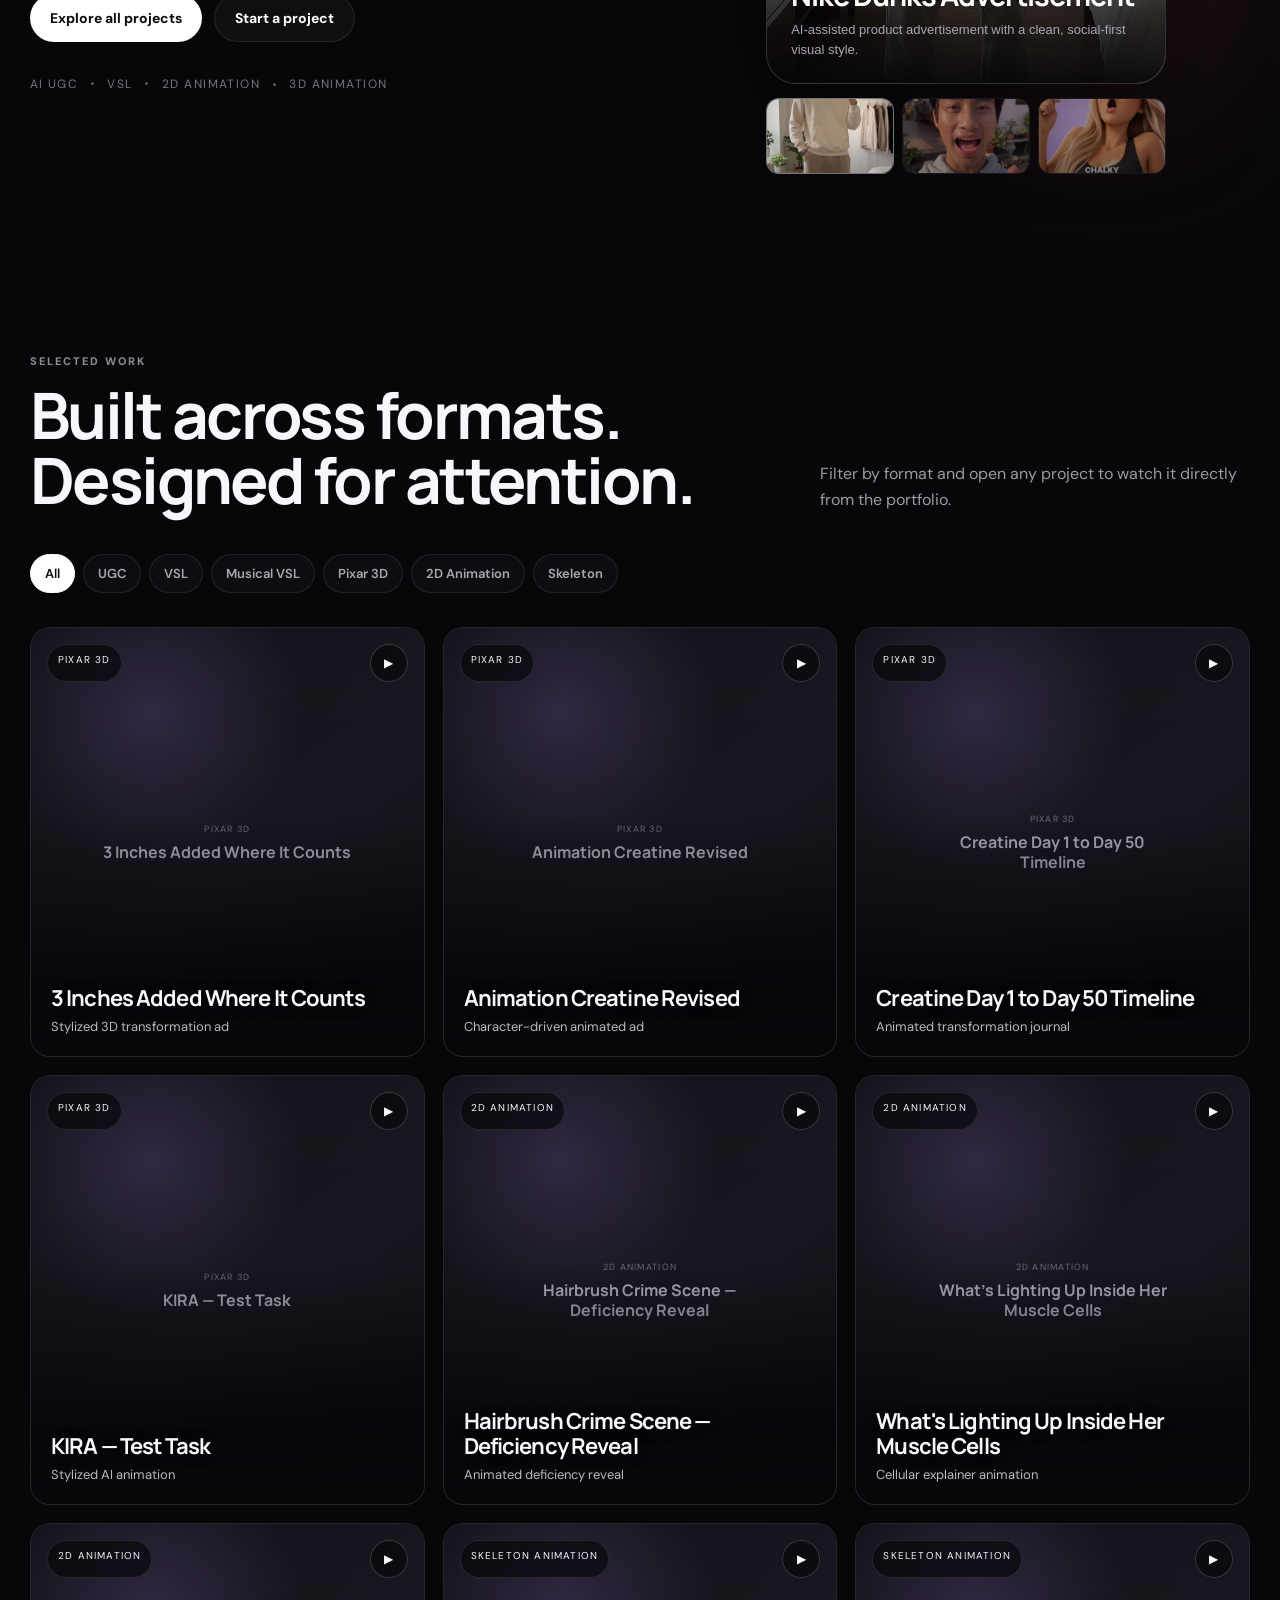
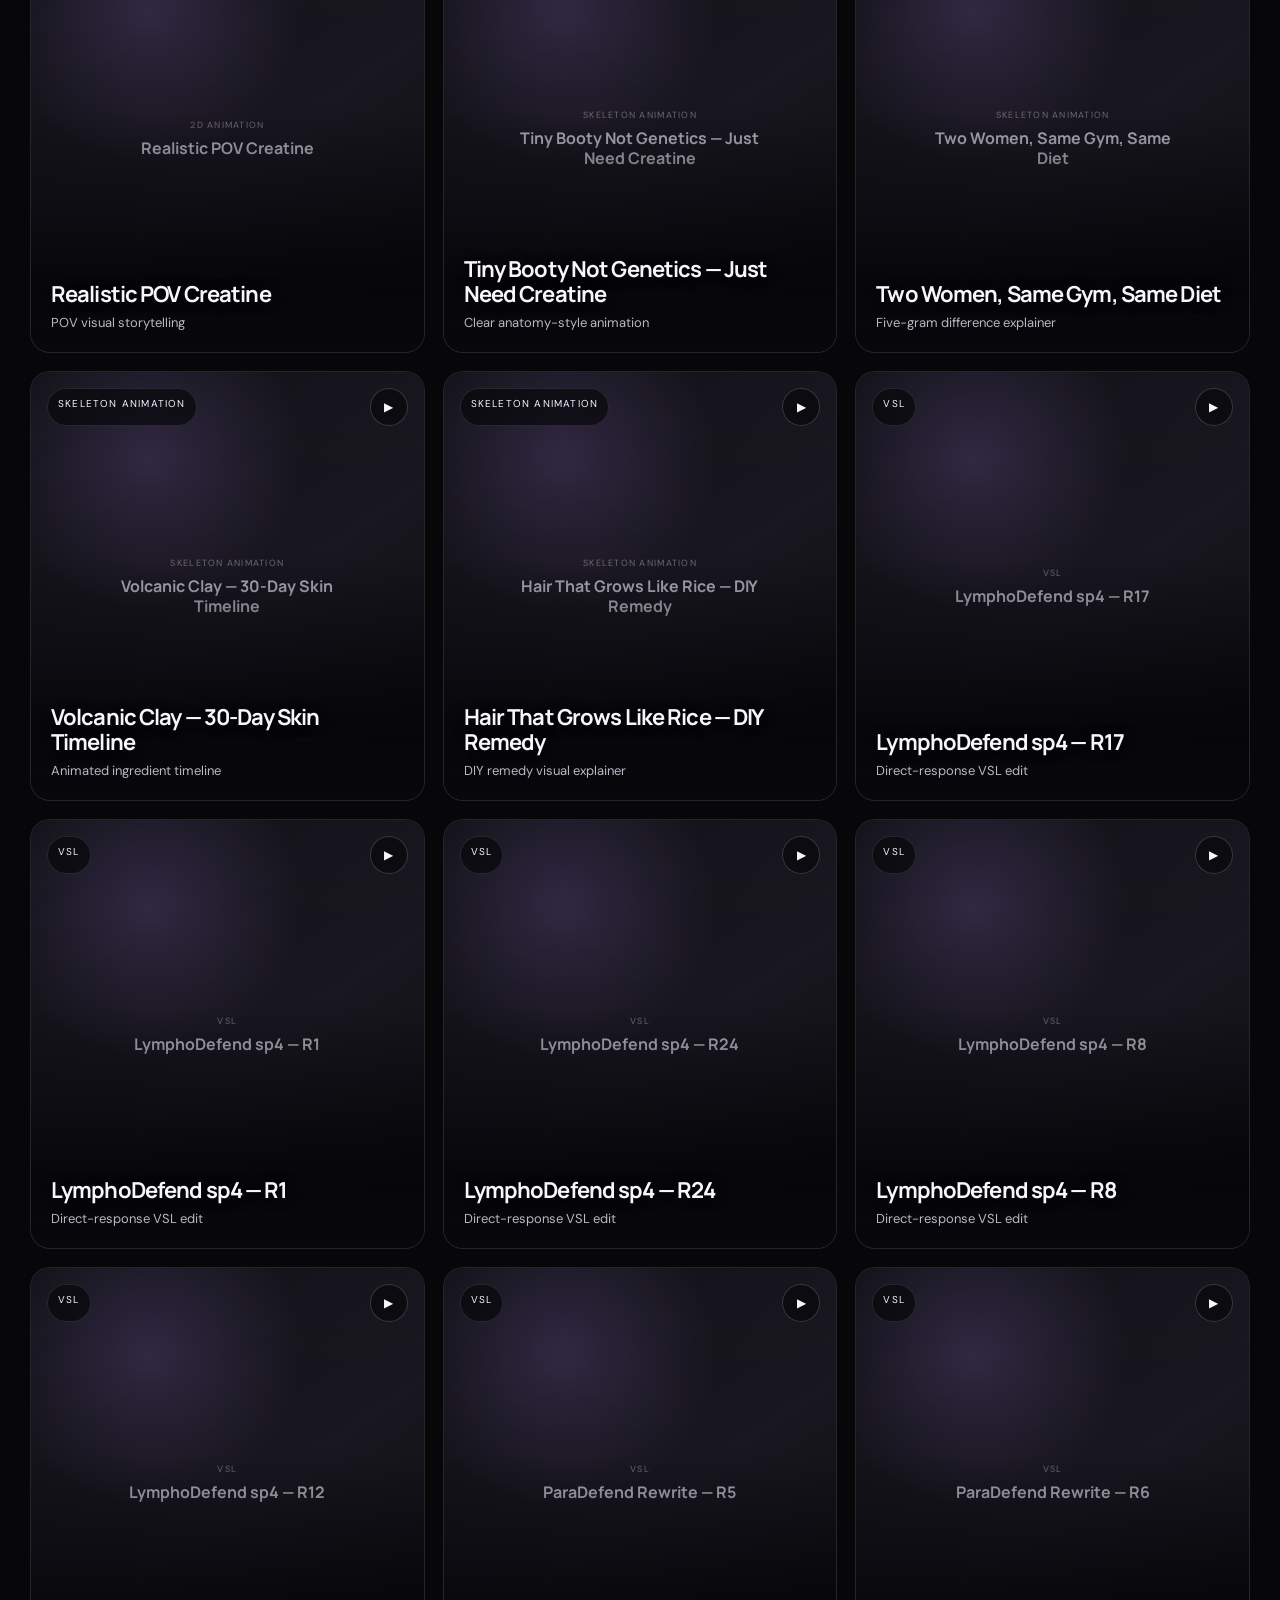
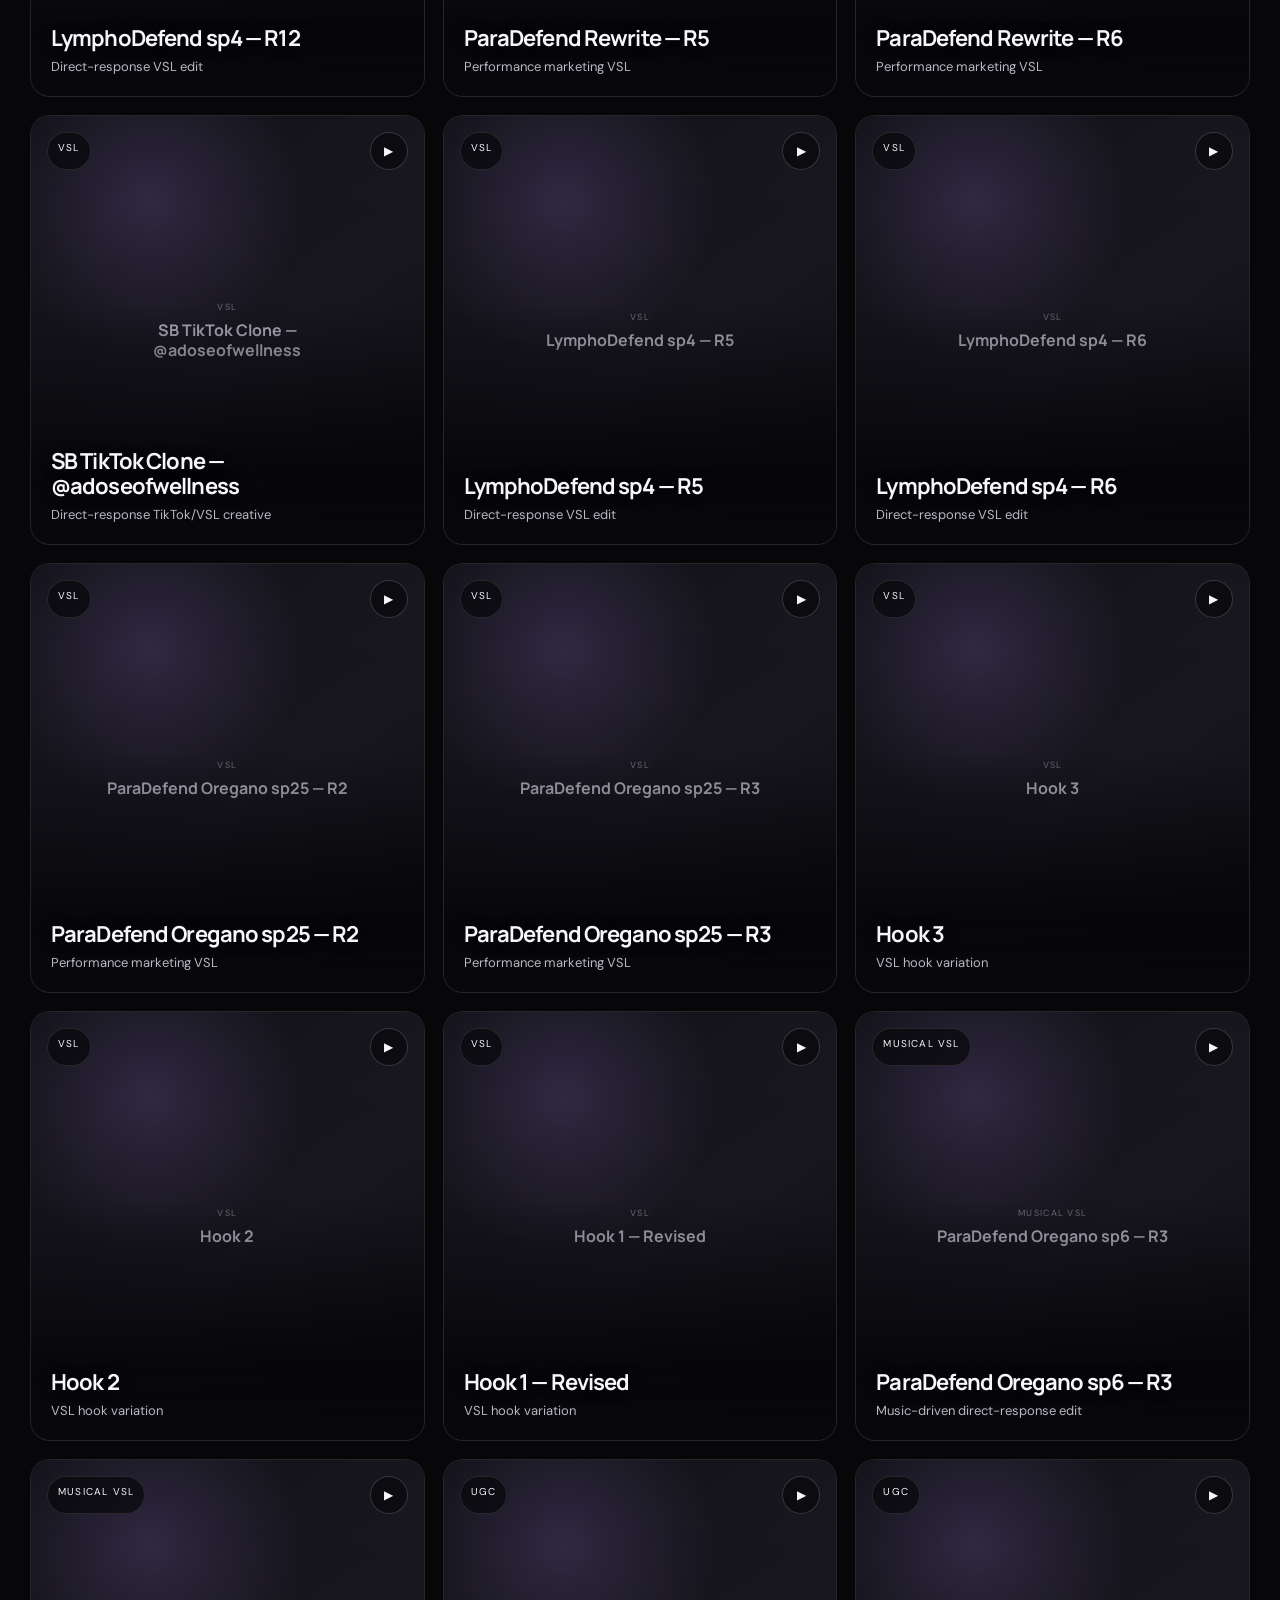
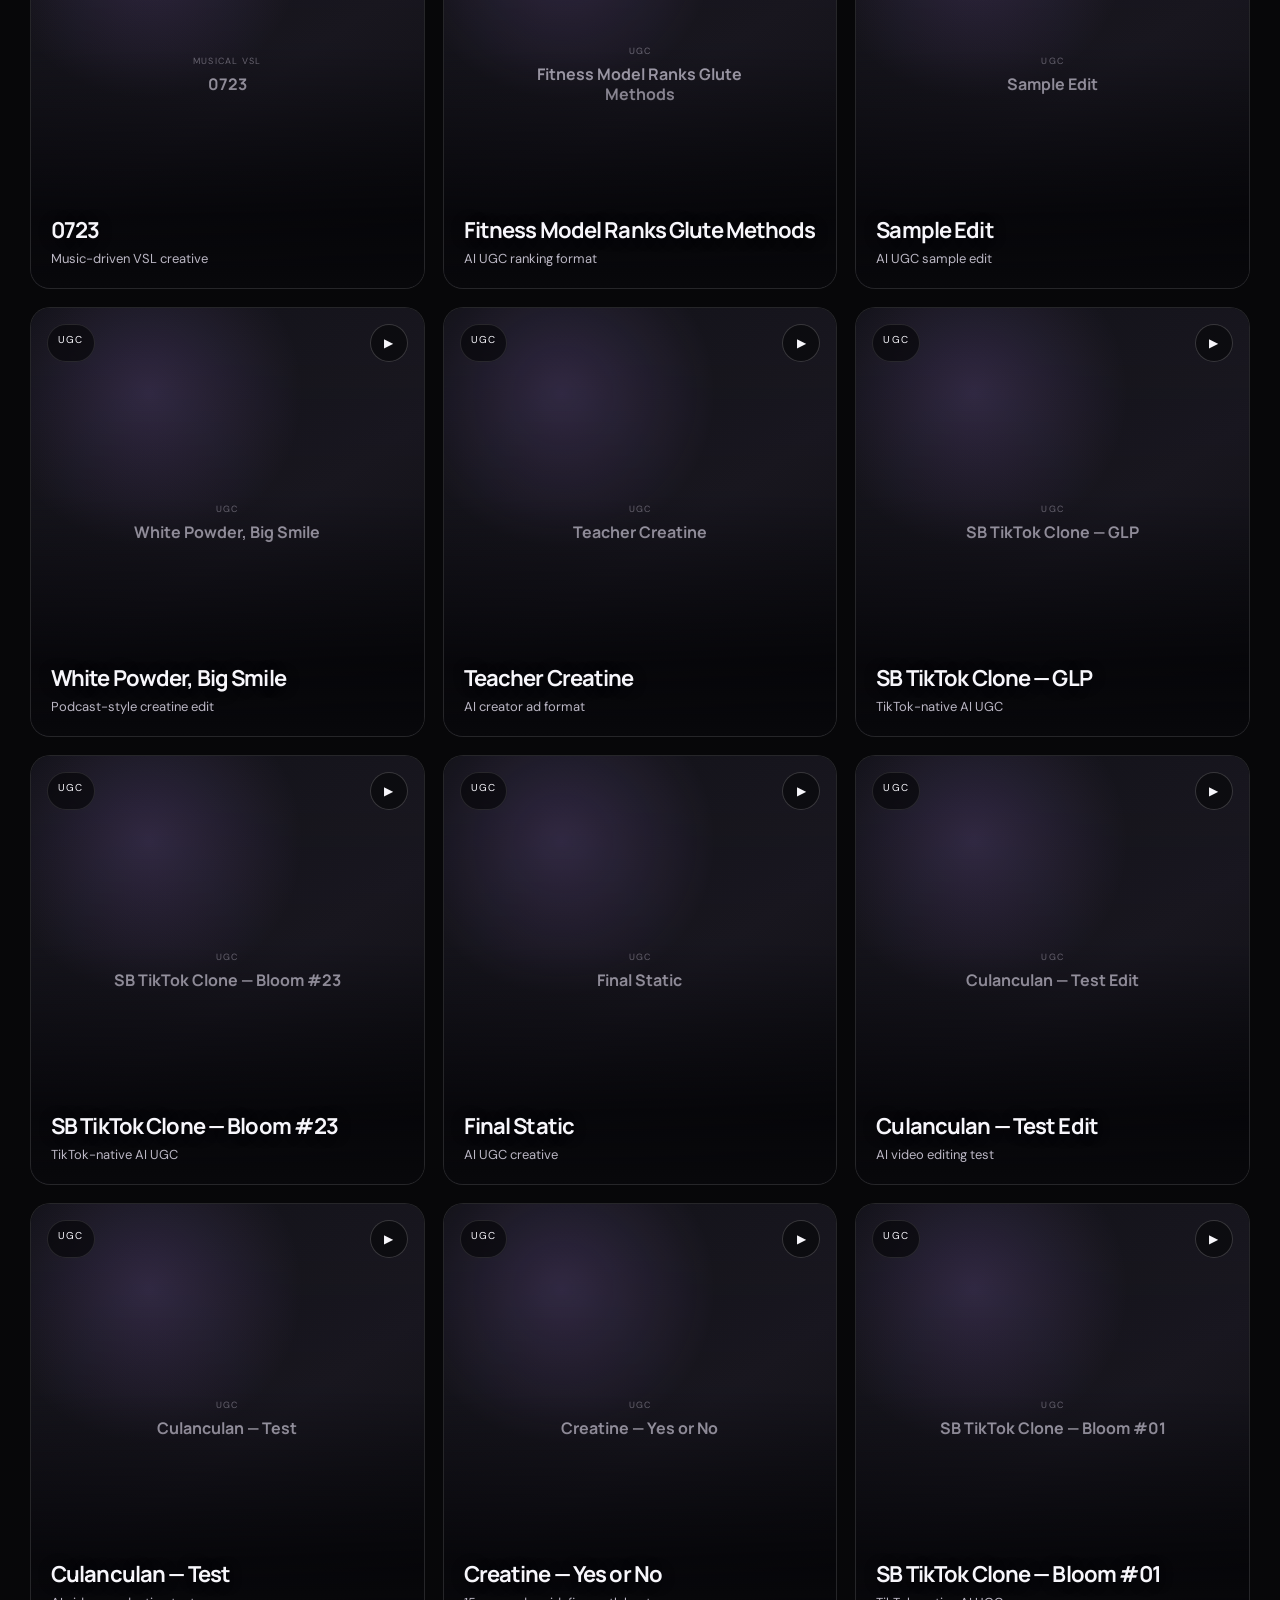
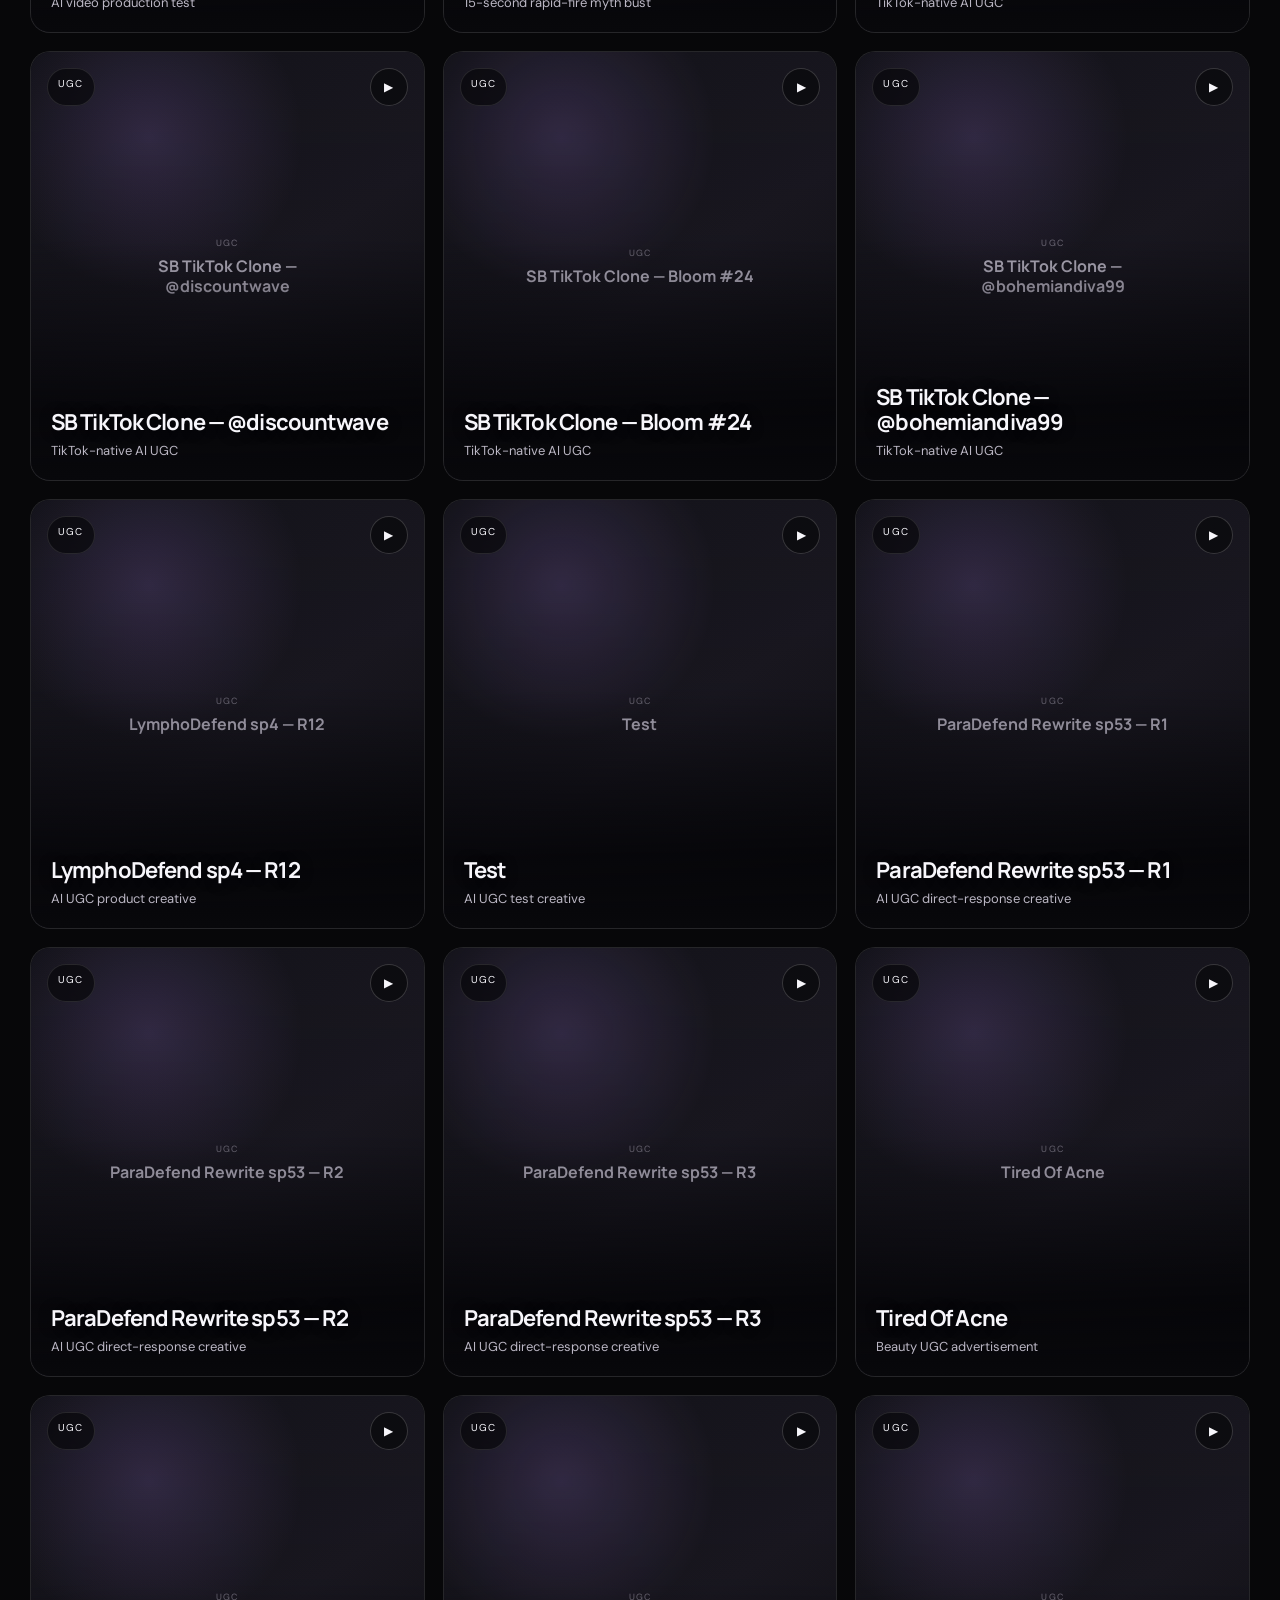
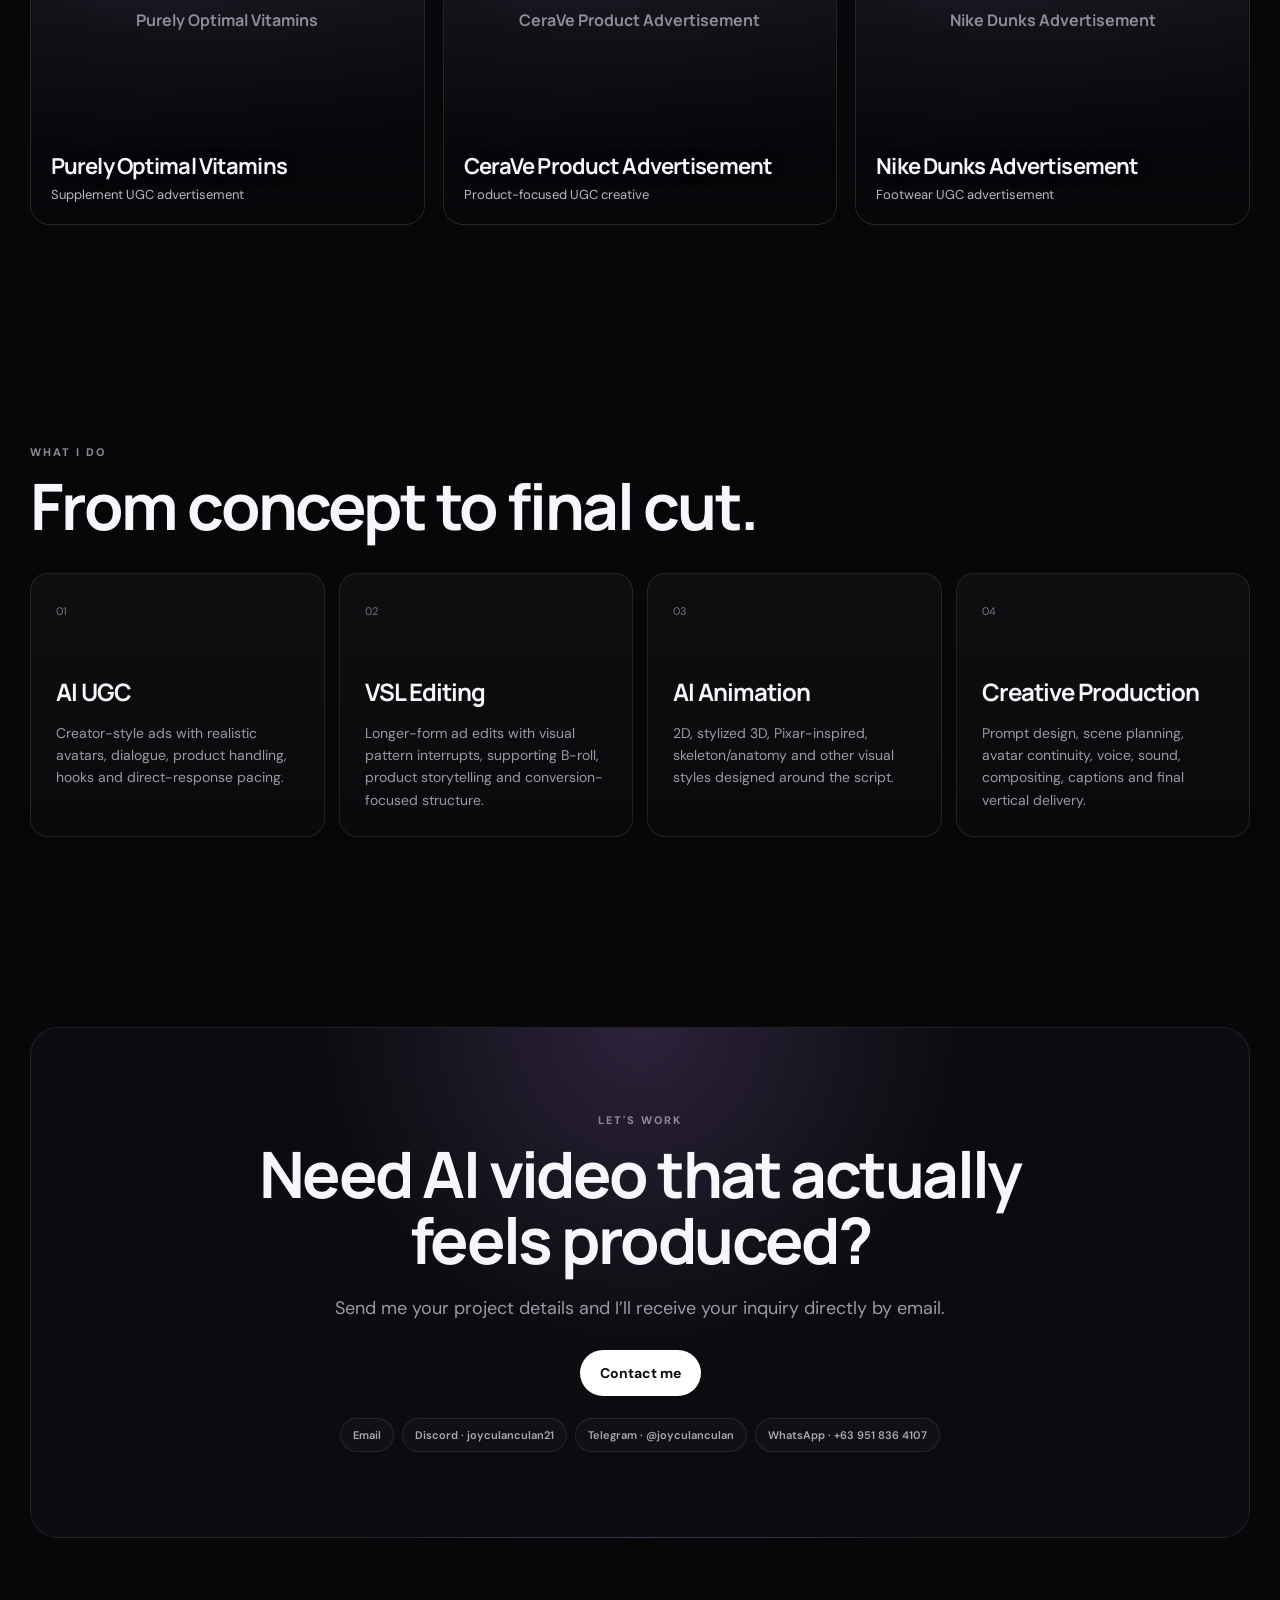
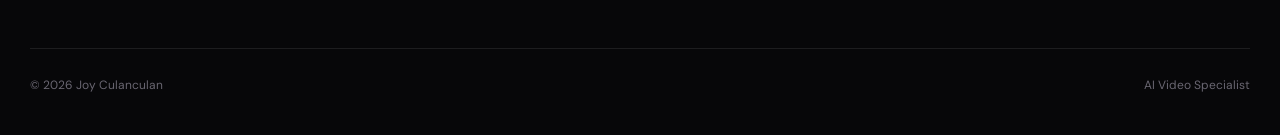
==== commit aeb55a1d: "fix" ====
--- a/index.html
+++ b/index.html
@@ -227,6 +227,8 @@
             <span>ElevenLabs</span>
             <span>Suno</span>
             <span>ChatGPT</span>
+            <span>Premiere Pro</span>
+            <span>Nano Banana Pro</span>
           </div>
         </div>
 
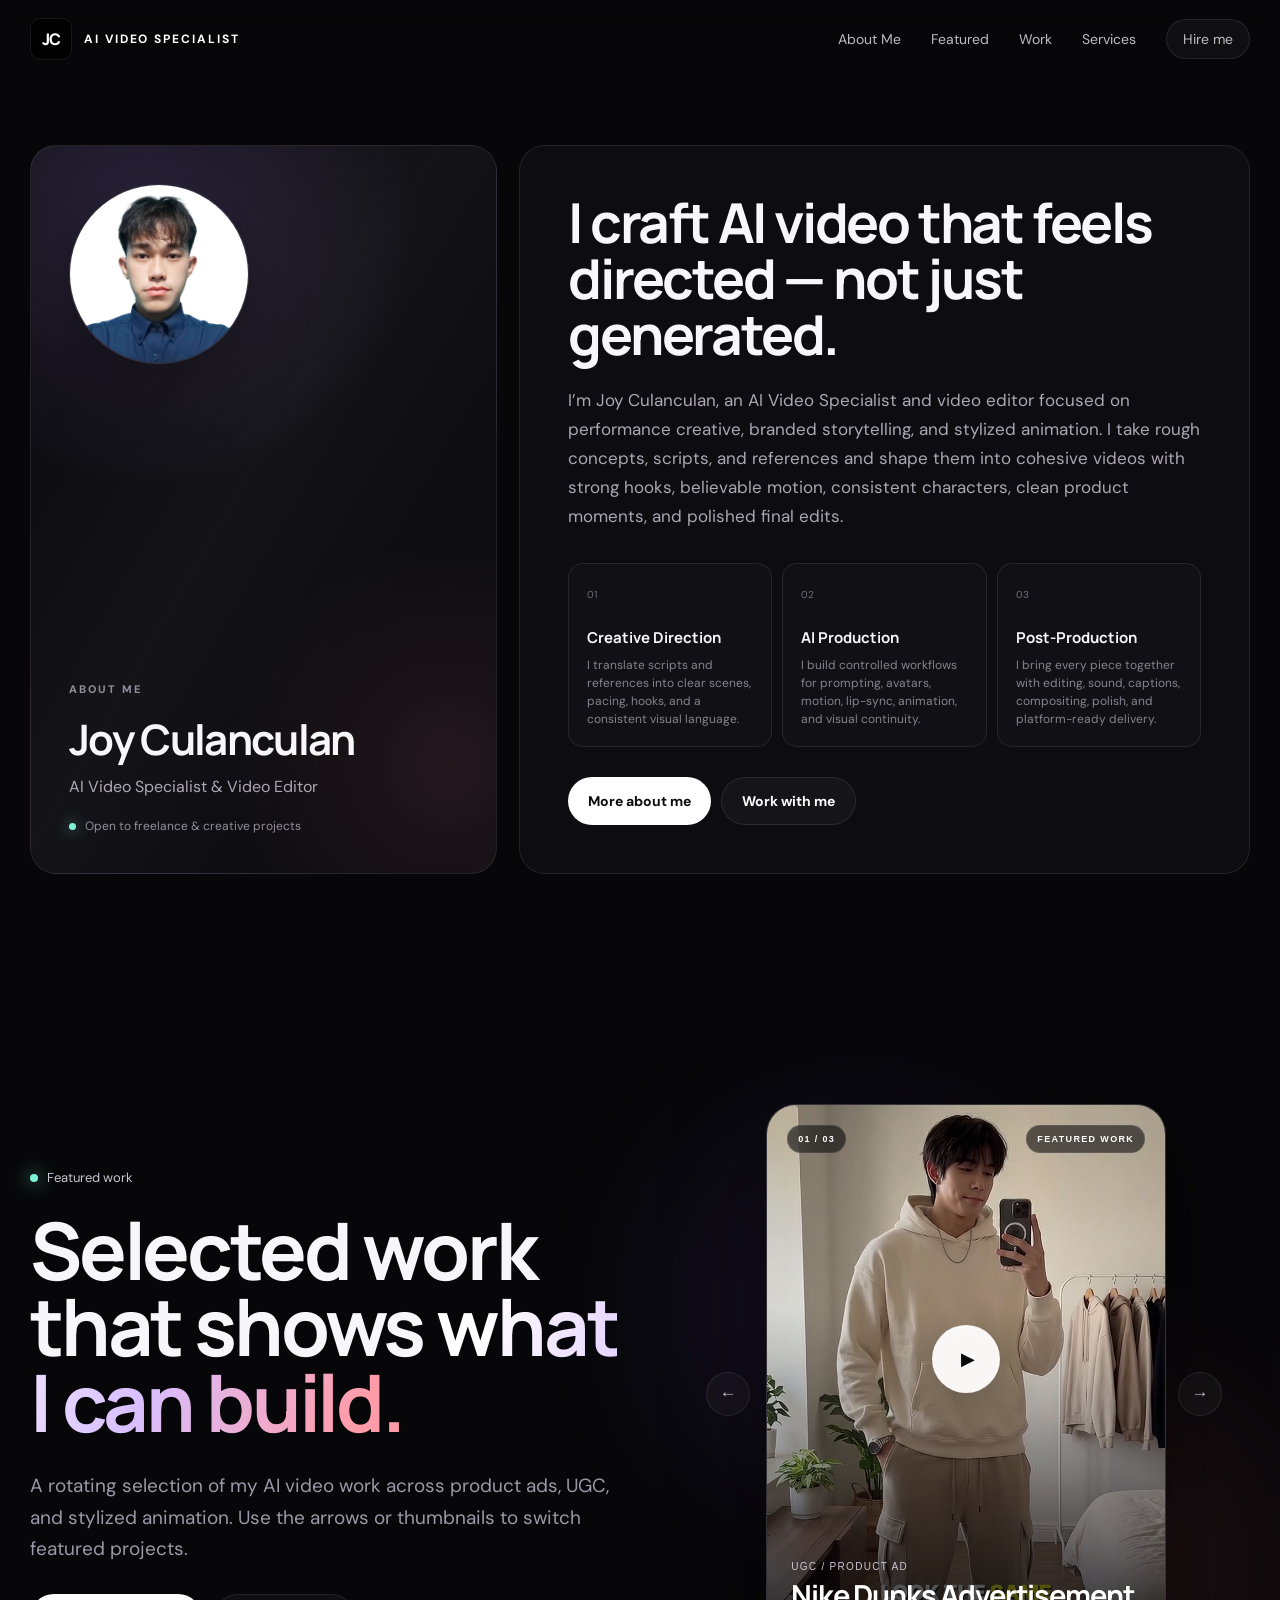
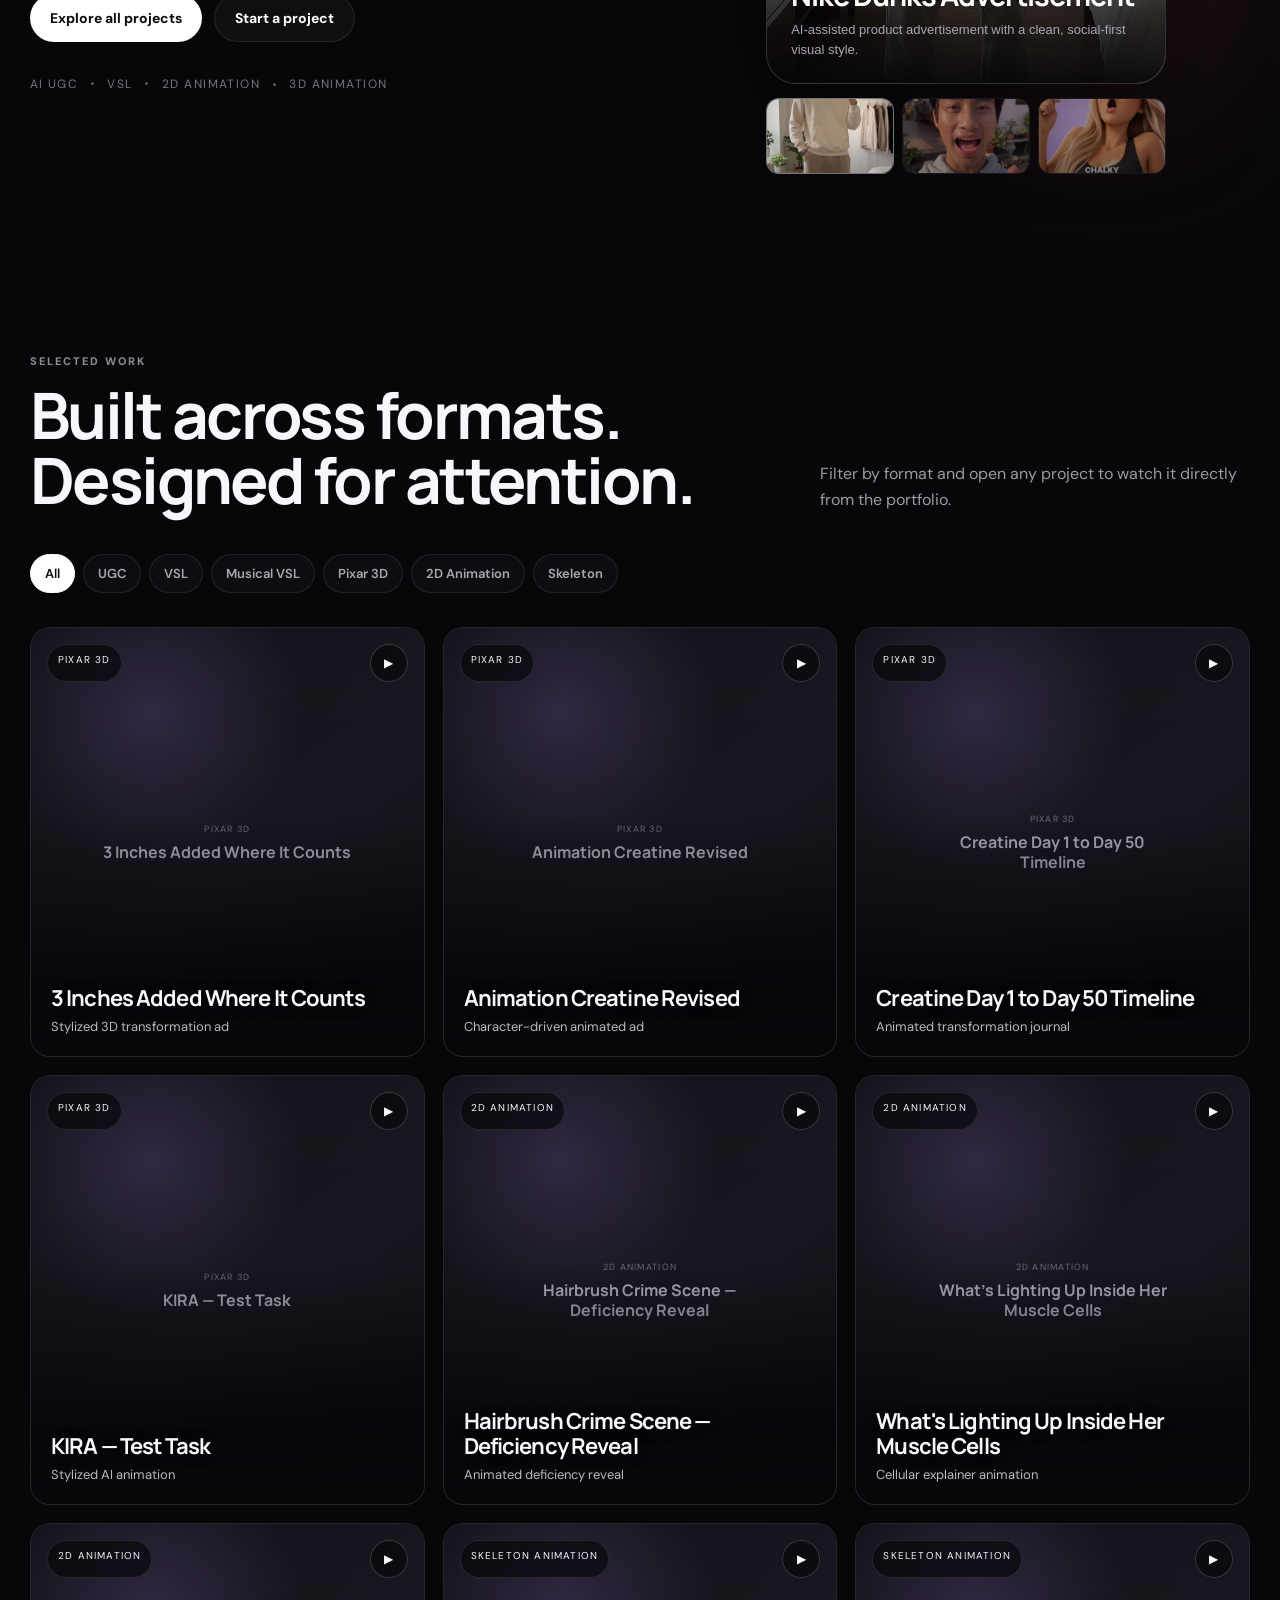
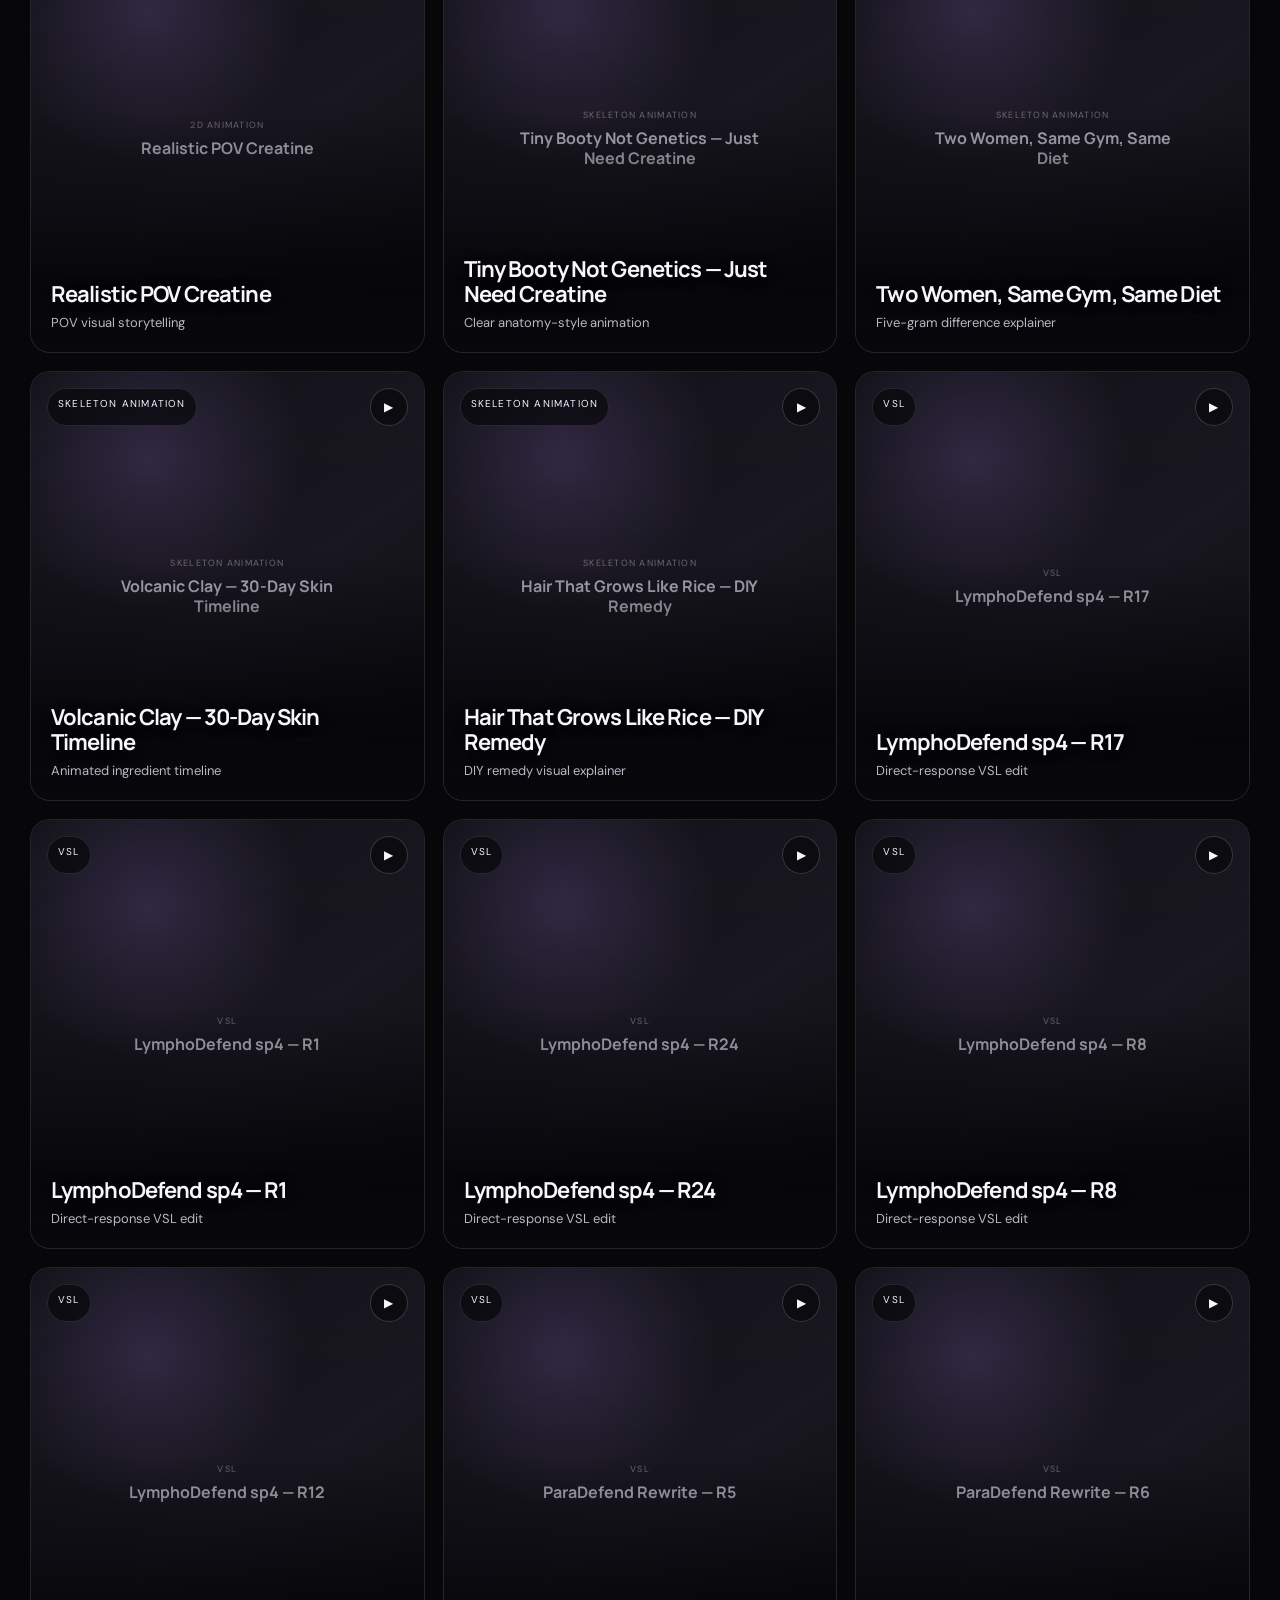
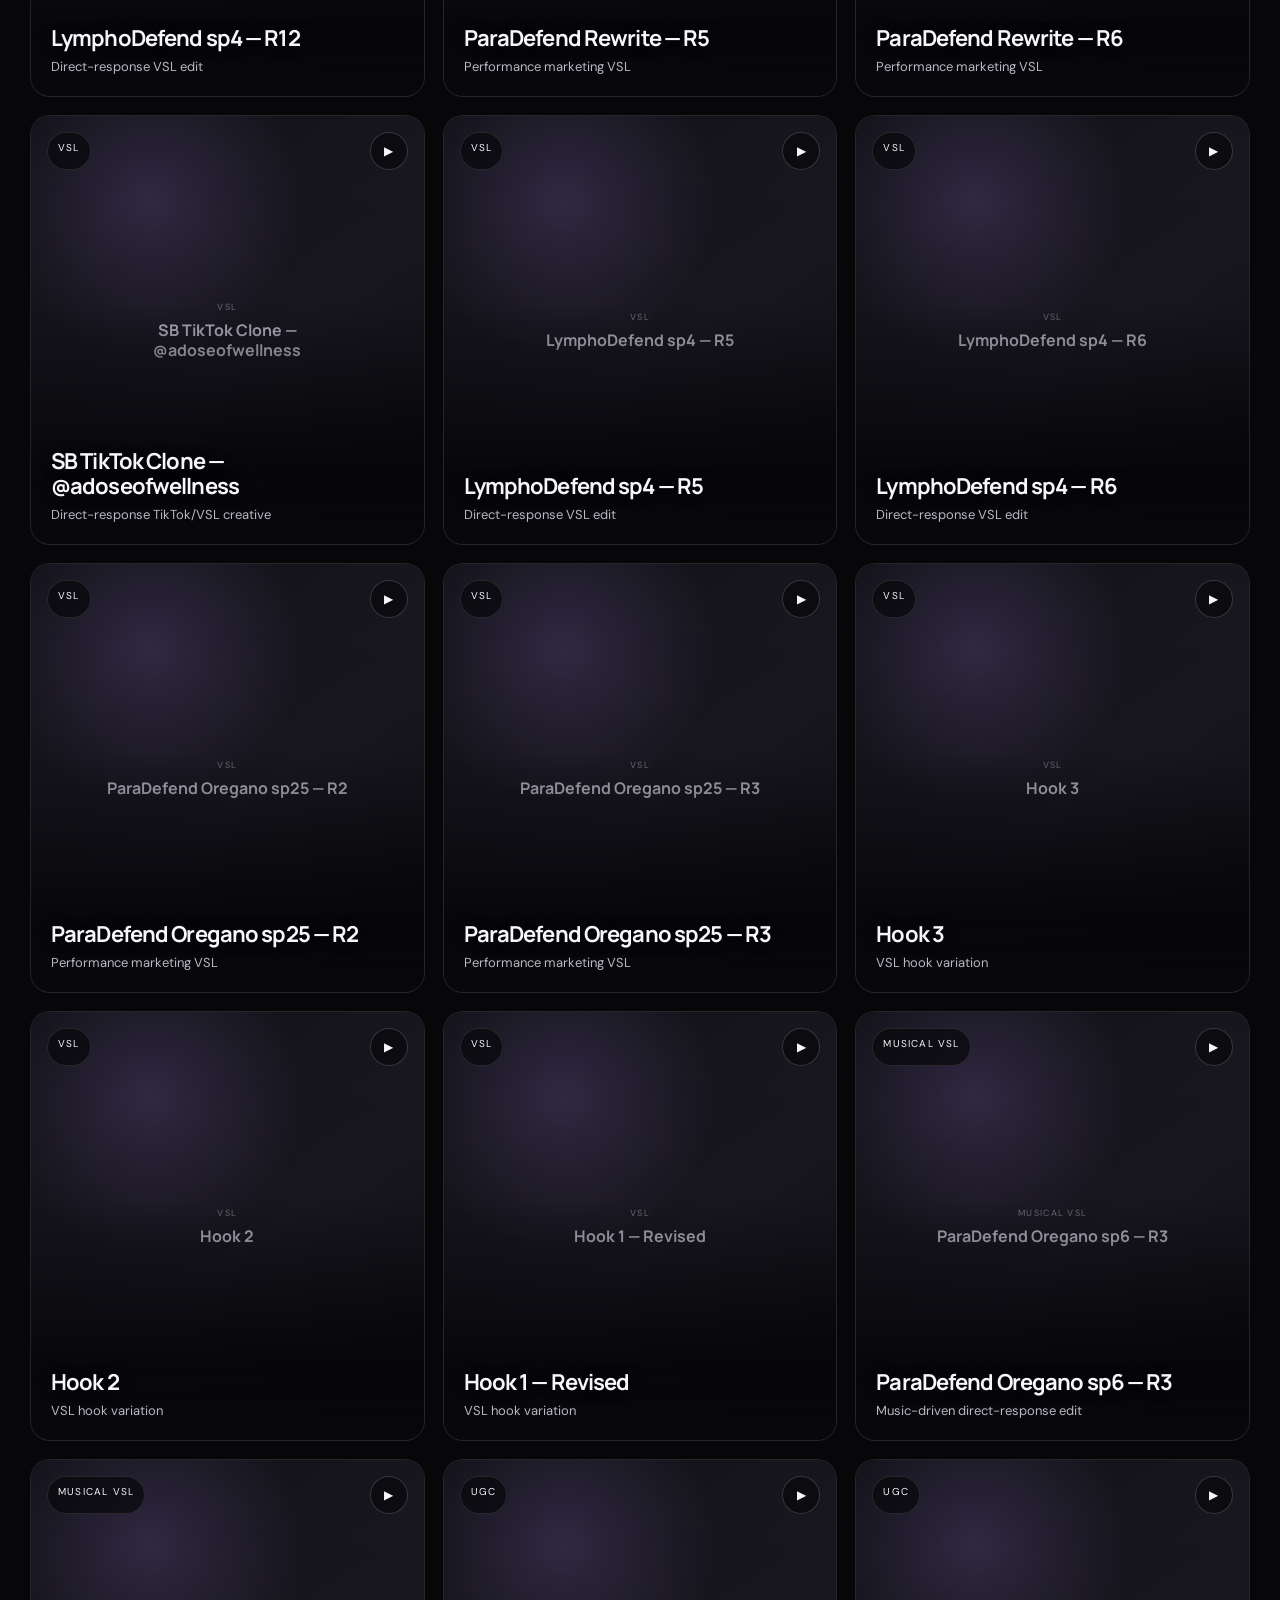
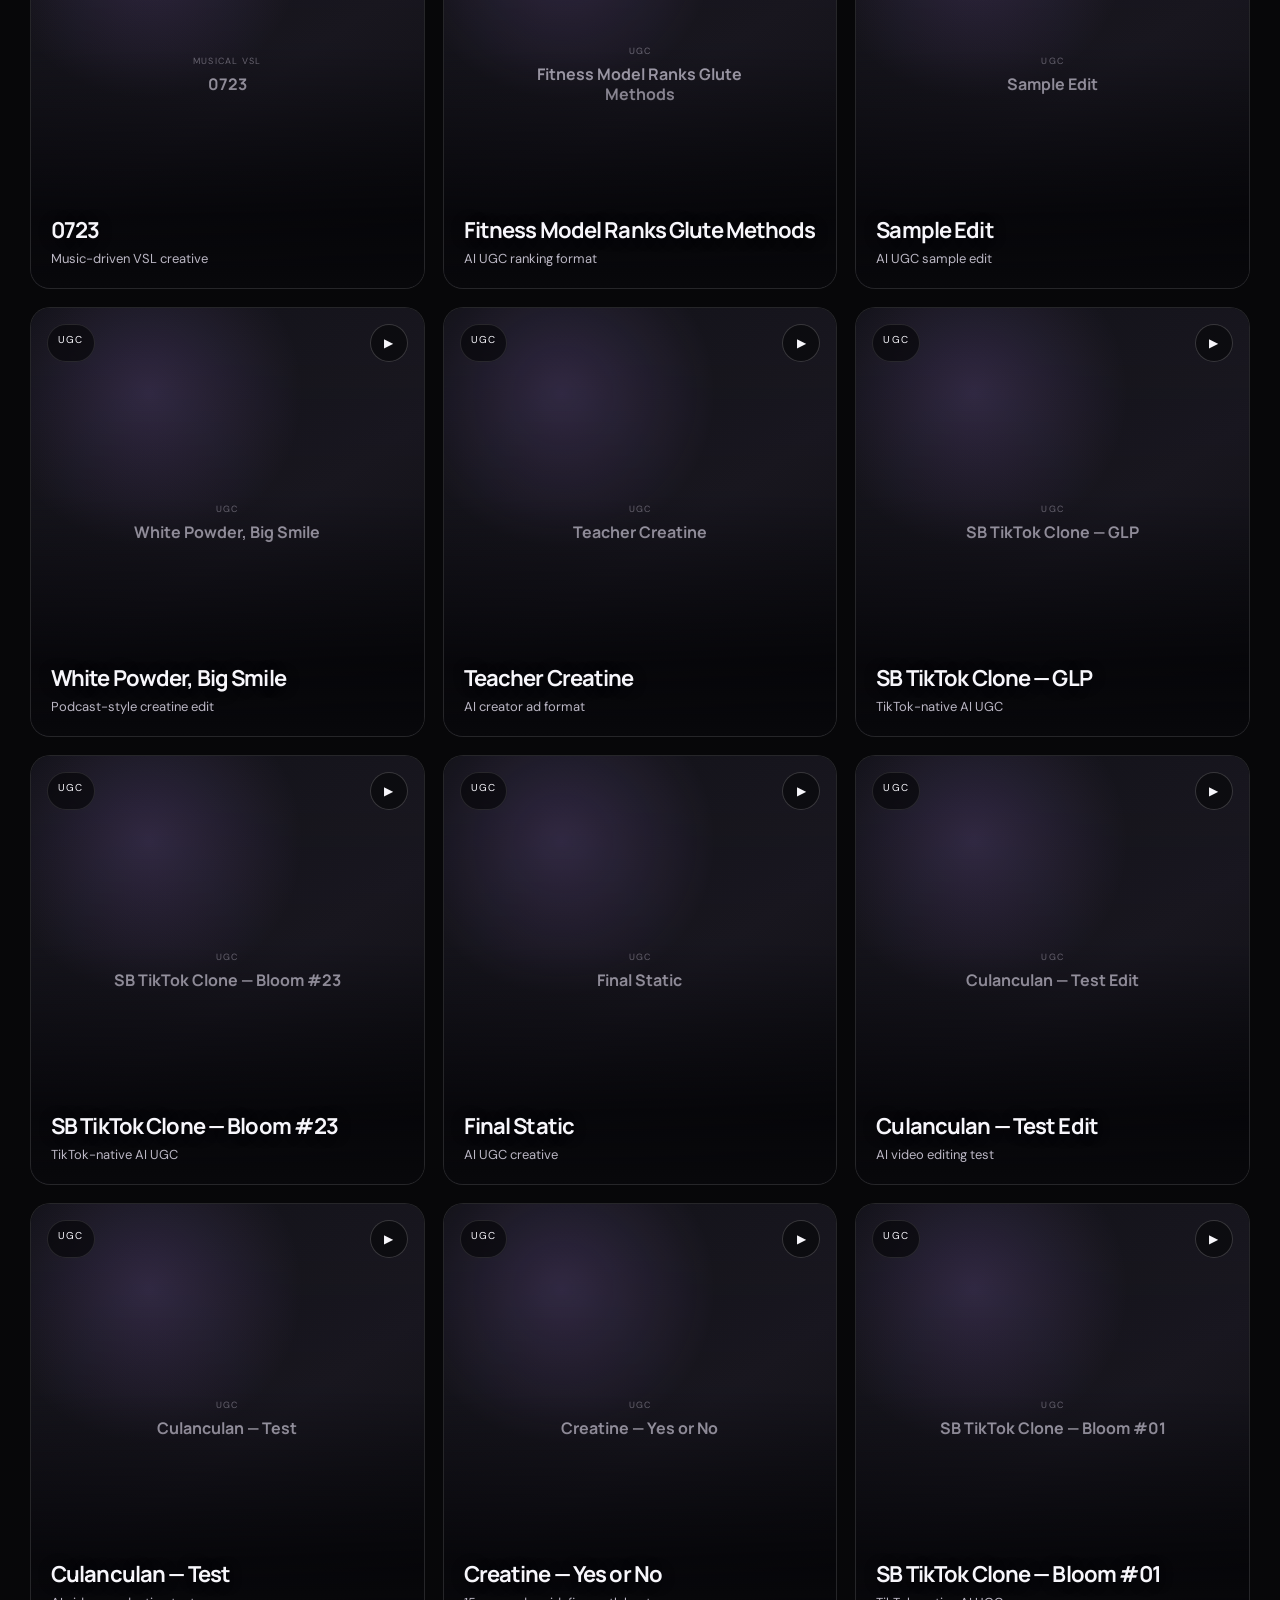
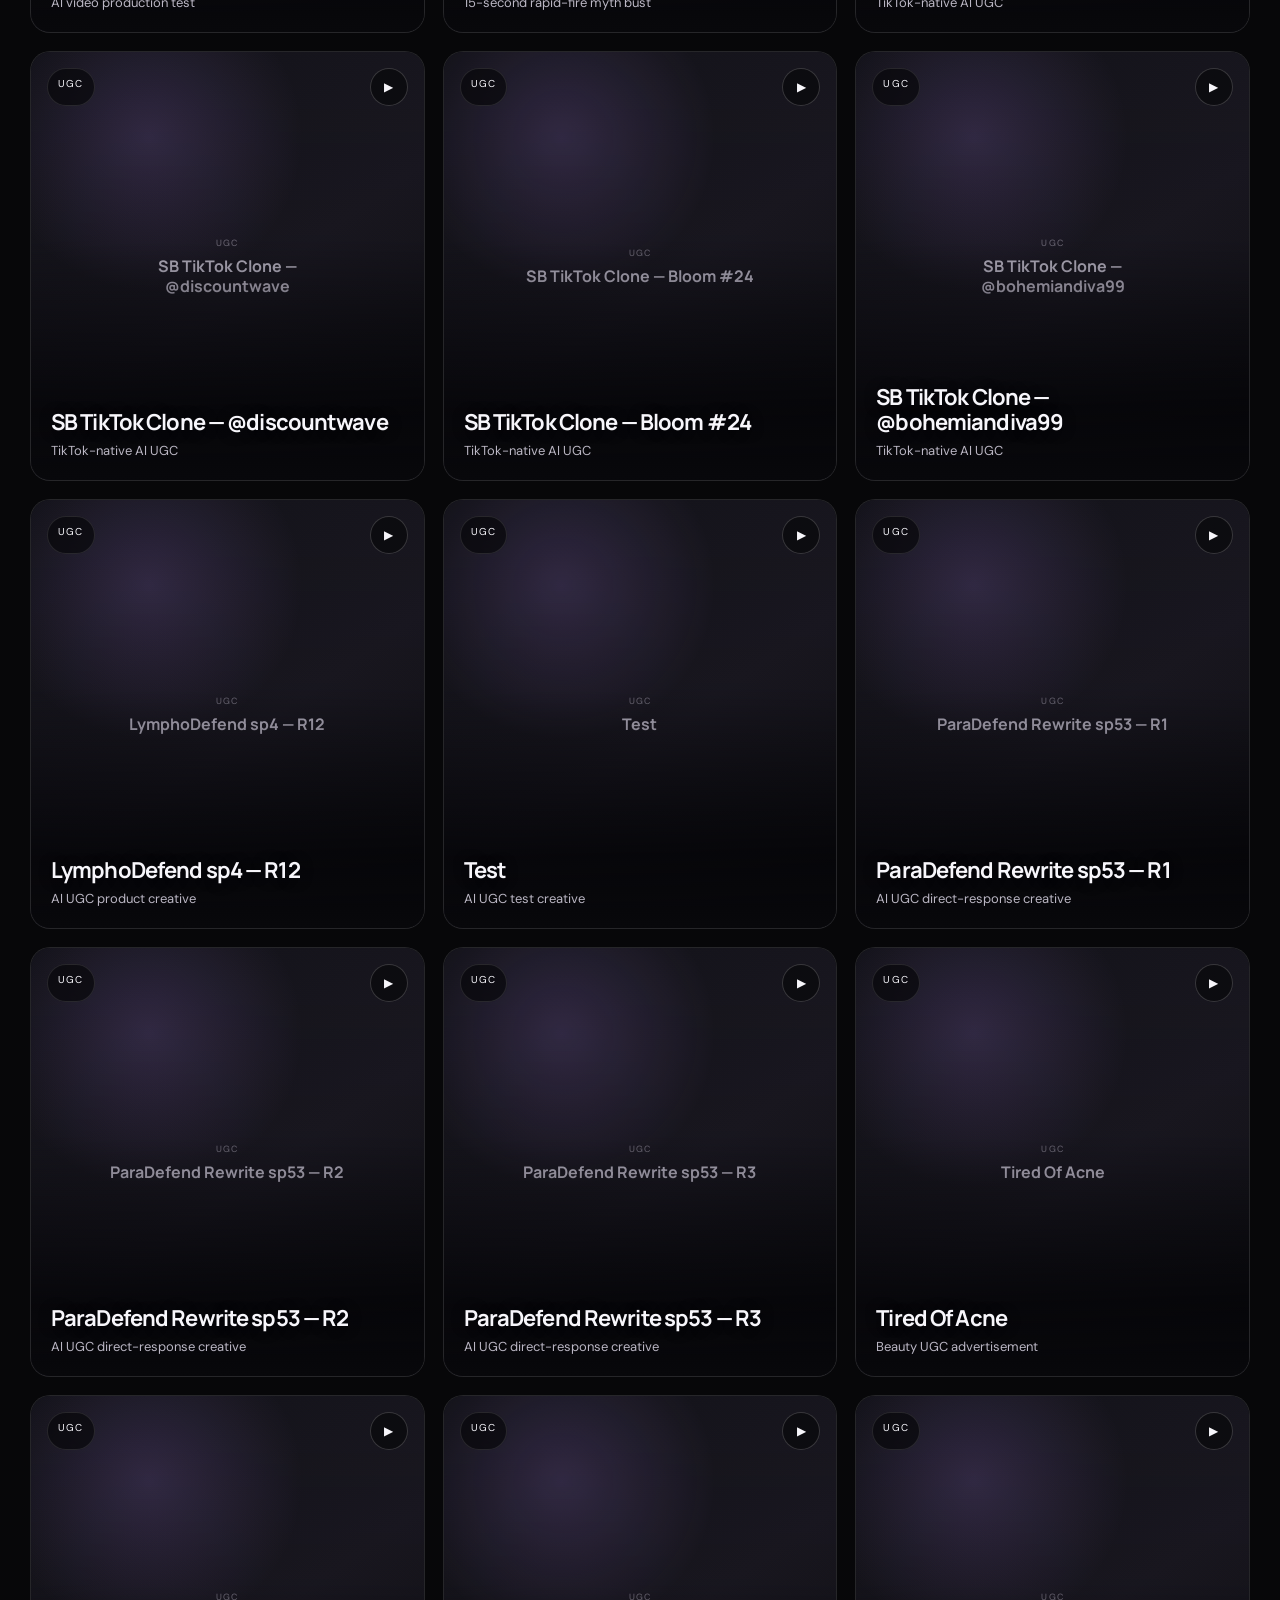
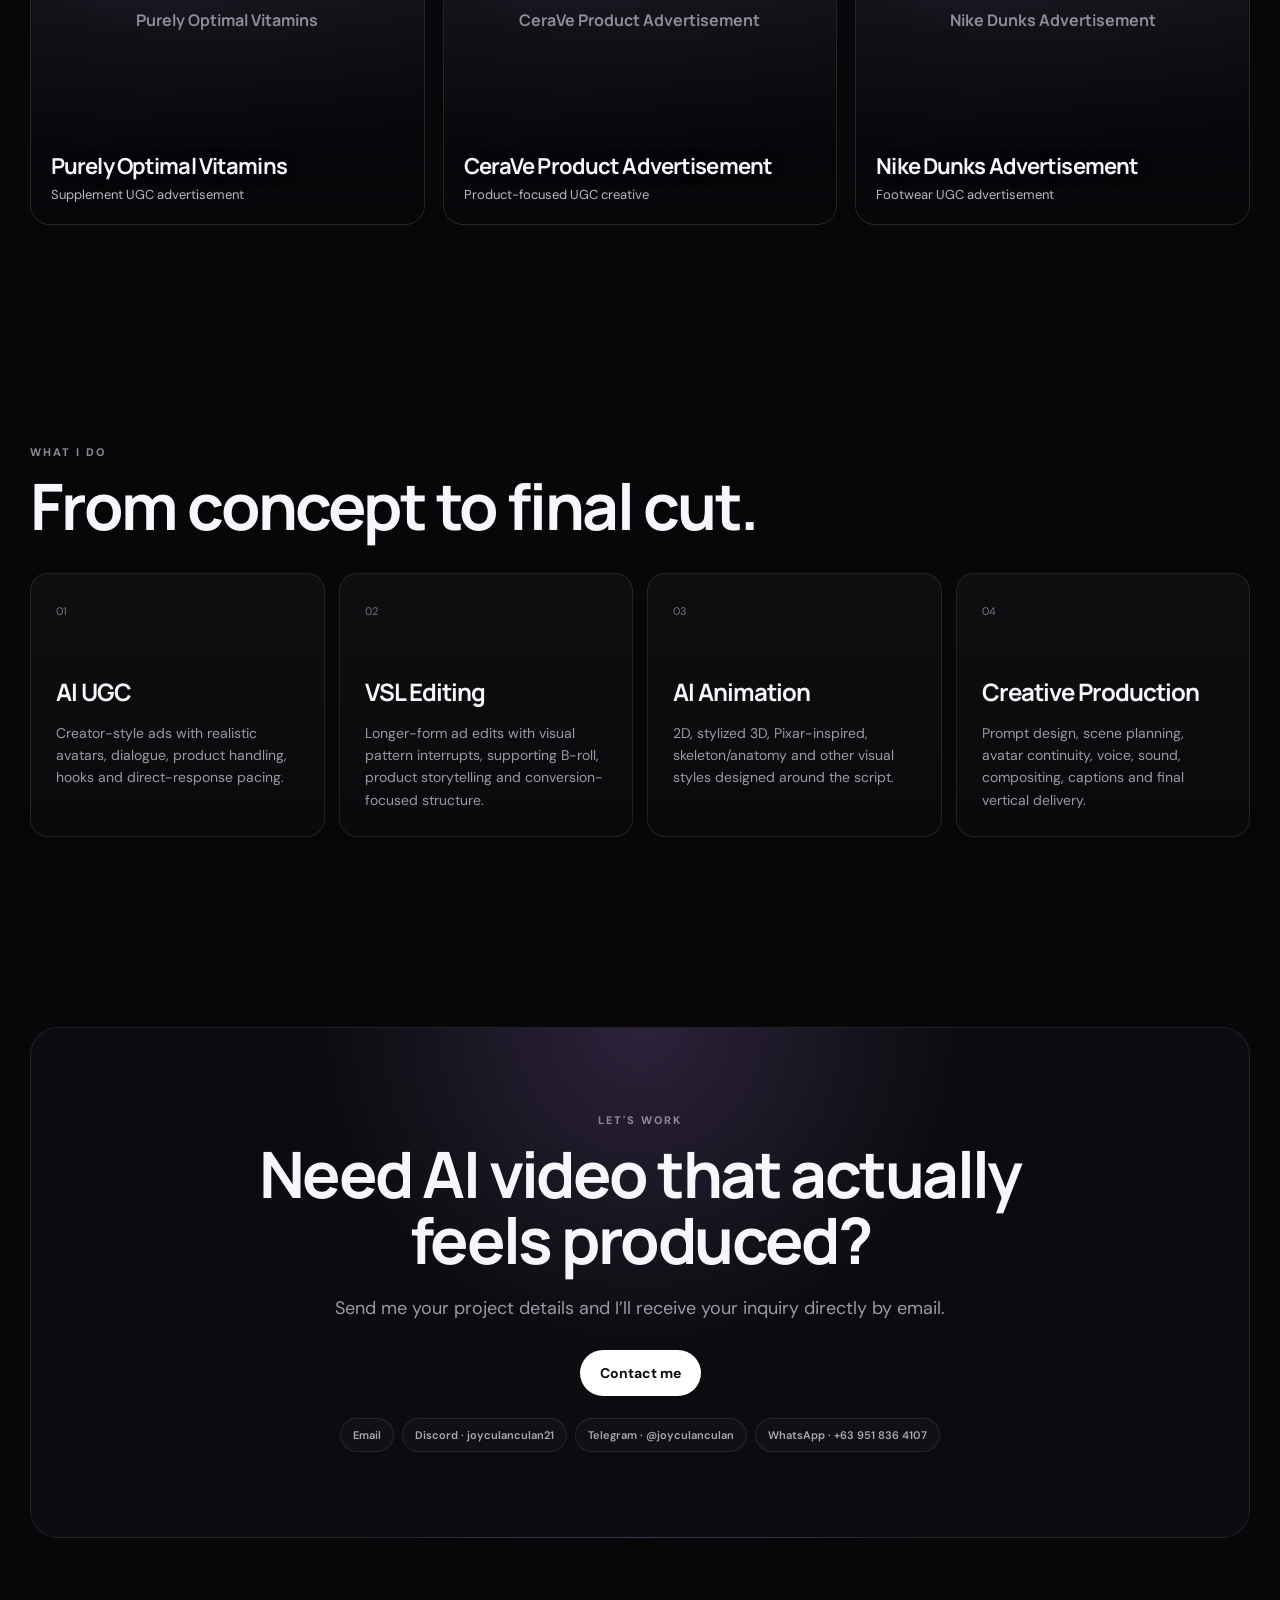
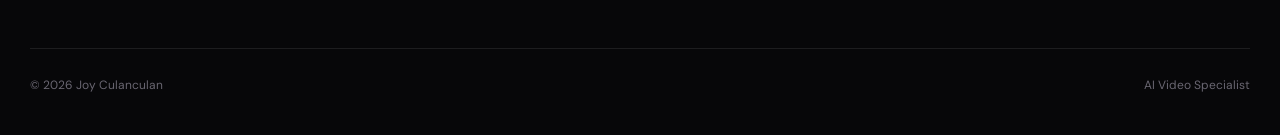
==== commit 6719acb7: "fix" ====
--- a/index.html
+++ b/index.html
@@ -5,6 +5,7 @@
   <meta name="viewport" content="width=device-width, initial-scale=1.0" />
   <meta name="description" content="AI Video Specialist portfolio showcasing VSL, UGC, 2D animation, Pixar-style 3D animation, and skeleton/anatomy animation." />
   <title>Joy Culanculan — AI Video Specialist</title>
+  <link rel="icon" type="image/svg+xml" href="favicon.svg">
   <link rel="preconnect" href="https://fonts.googleapis.com">
   <link rel="preconnect" href="https://fonts.gstatic.com" crossorigin>
   <link href="https://fonts.googleapis.com/css2?family=DM+Sans:wght@400;500;600;700&family=Manrope:wght@500;600;700;800&display=swap" rel="stylesheet">
--- a/styles.css
+++ b/styles.css
@@ -1298,3 +1298,34 @@
   object-fit:cover;
   display:block;
 }
+/* JC LOGO */
+.brand-mark {
+  width: 42px;
+  height: 42px;
+  min-width: 42px;
+
+  display: inline-flex;
+  align-items: center;
+  justify-content: center;
+
+  background: #000;
+  color: #fff;
+
+  border-radius: 10px;
+
+  font-family: "Manrope", sans-serif;
+  font-size: 16px;
+  font-weight: 800;
+  letter-spacing: -0.5px;
+
+  line-height: 1;
+  user-select: none;
+}
+
+.brand-mark:hover {
+  transform: scale(1.05);
+}
+
+.brand-mark {
+  transition: transform 0.2s ease;
+}
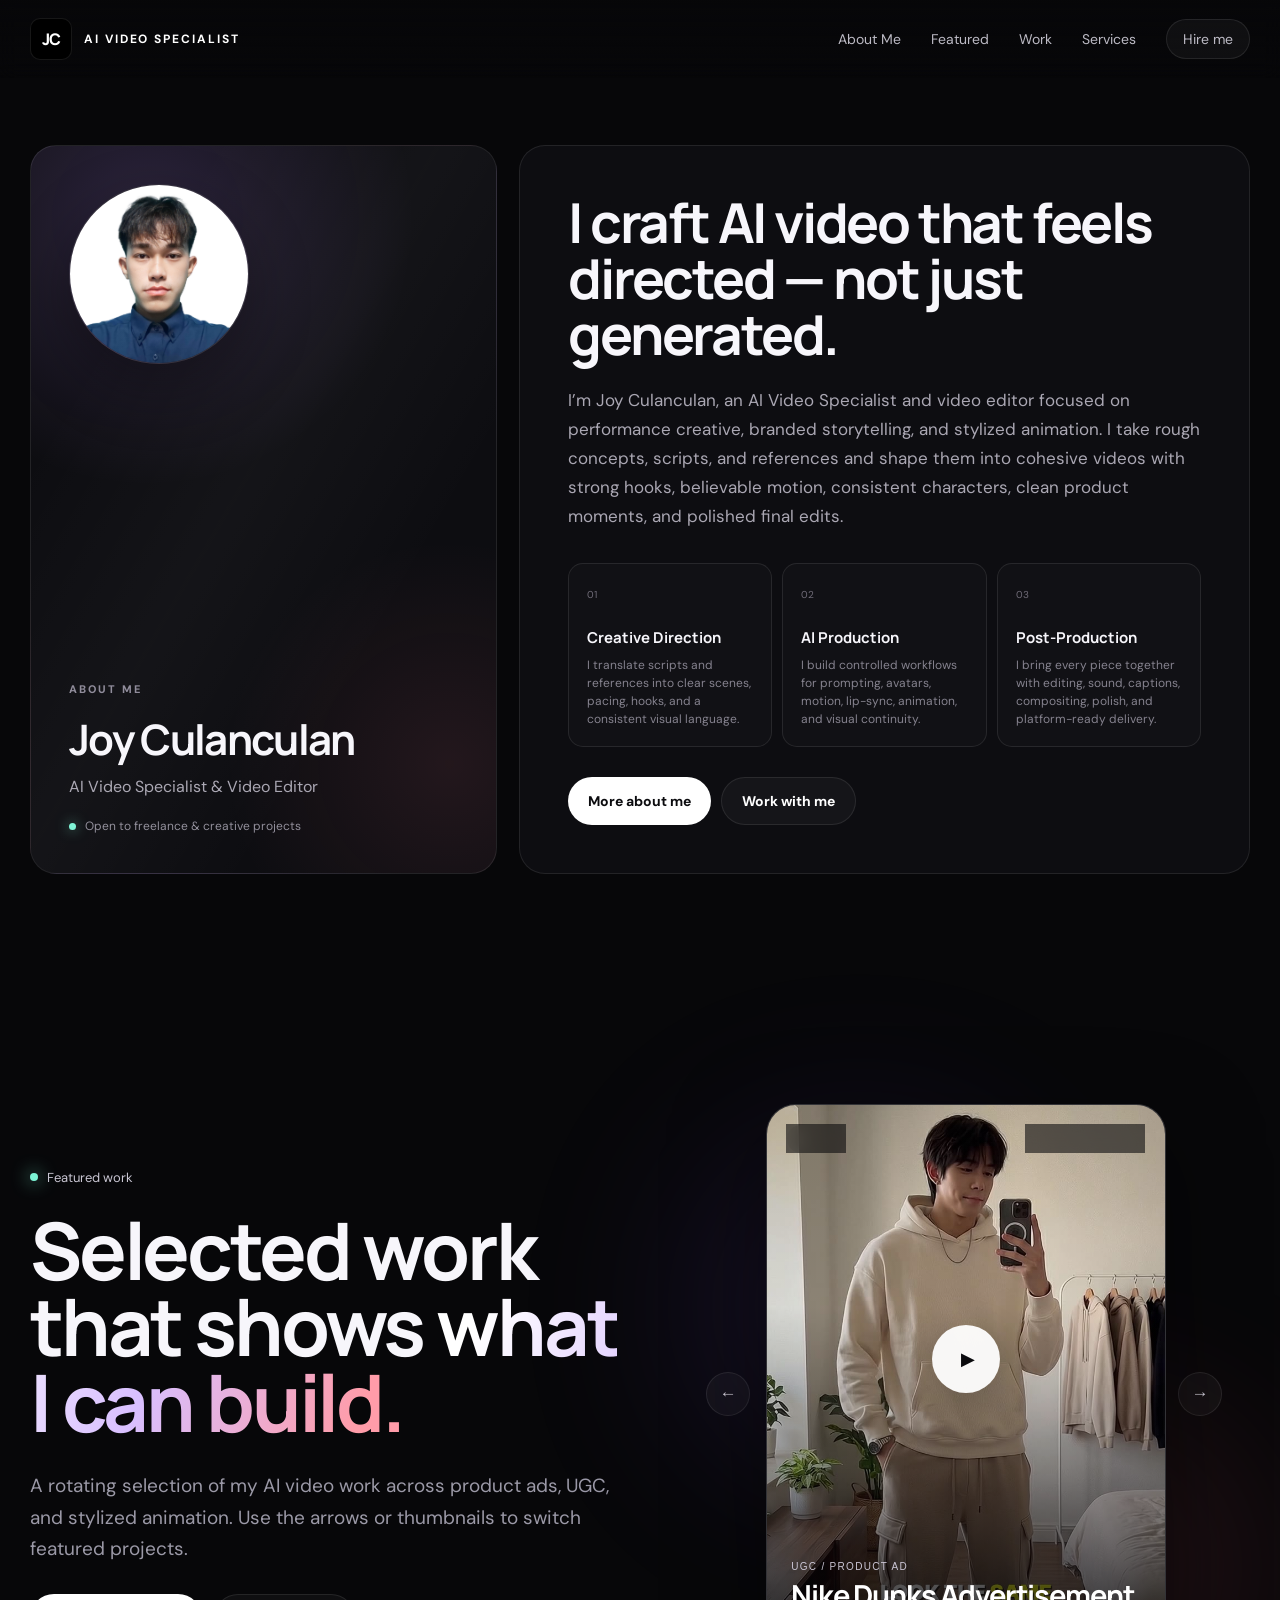
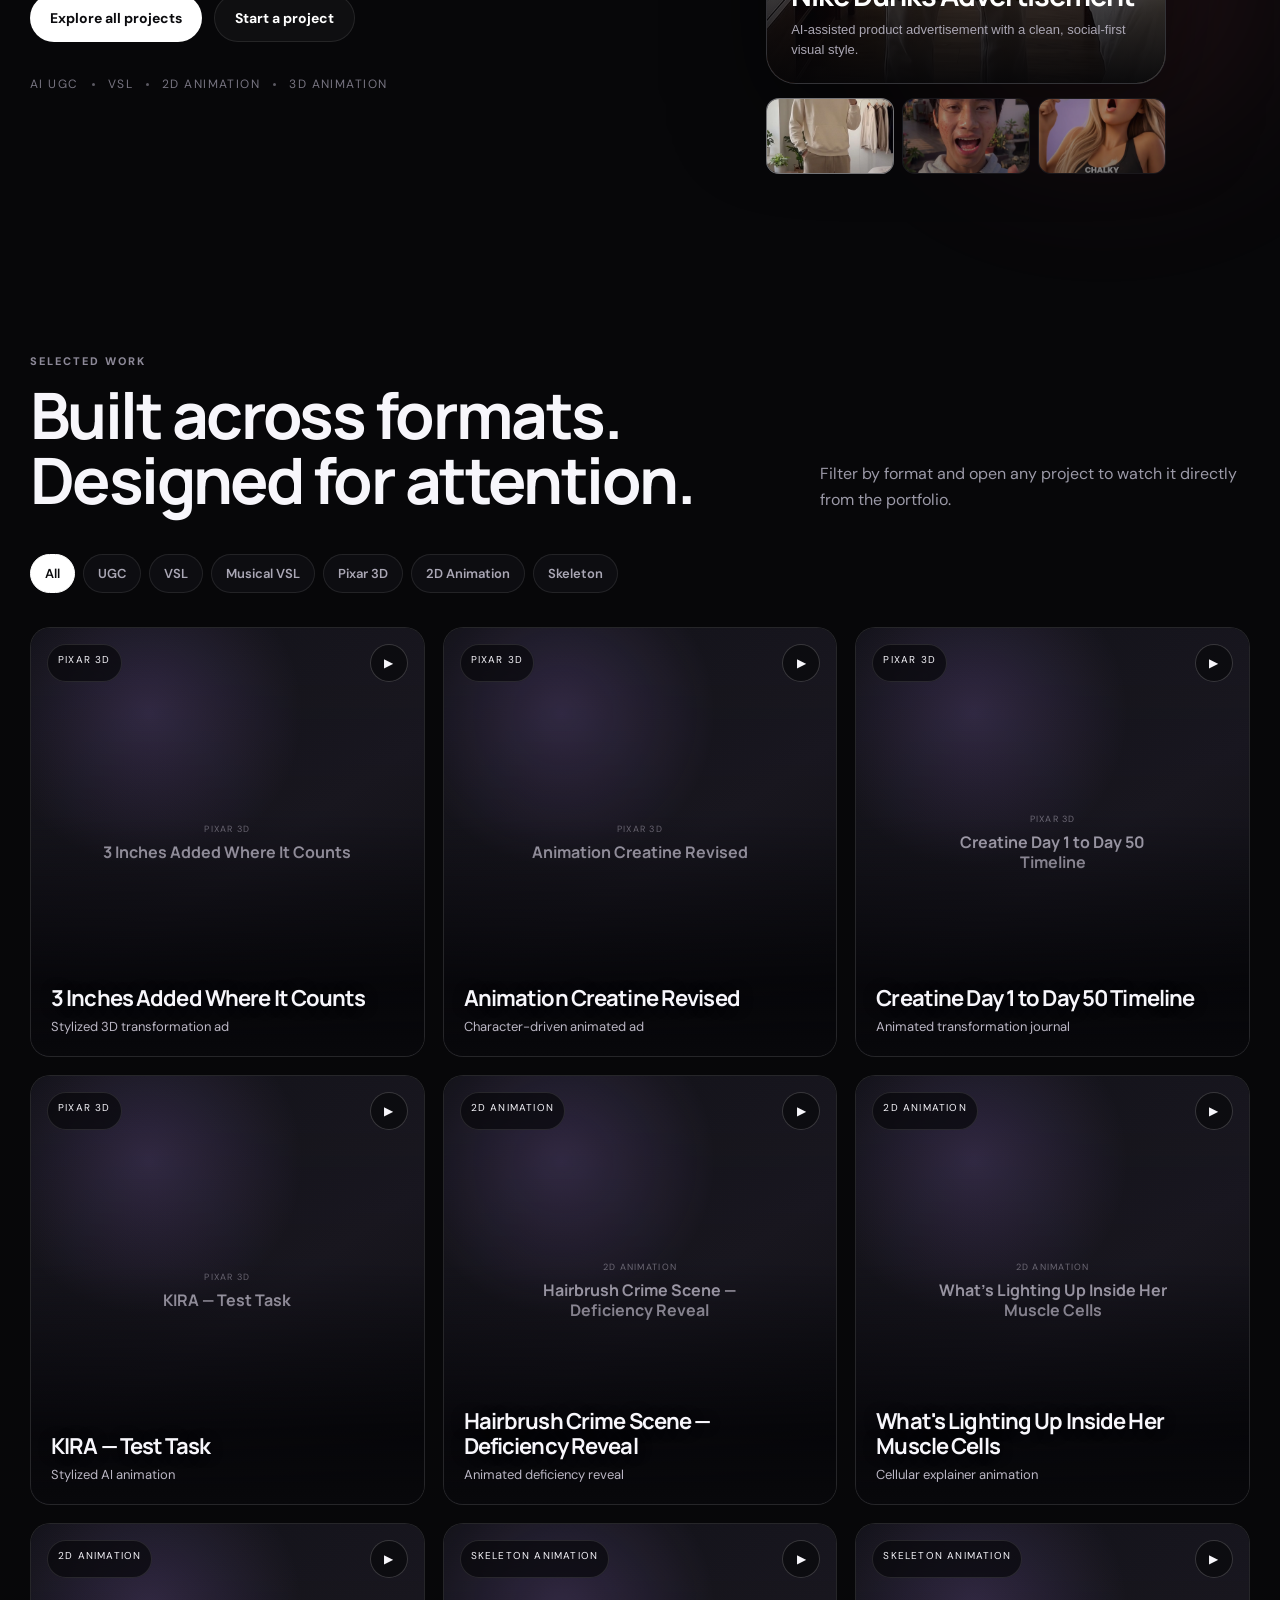
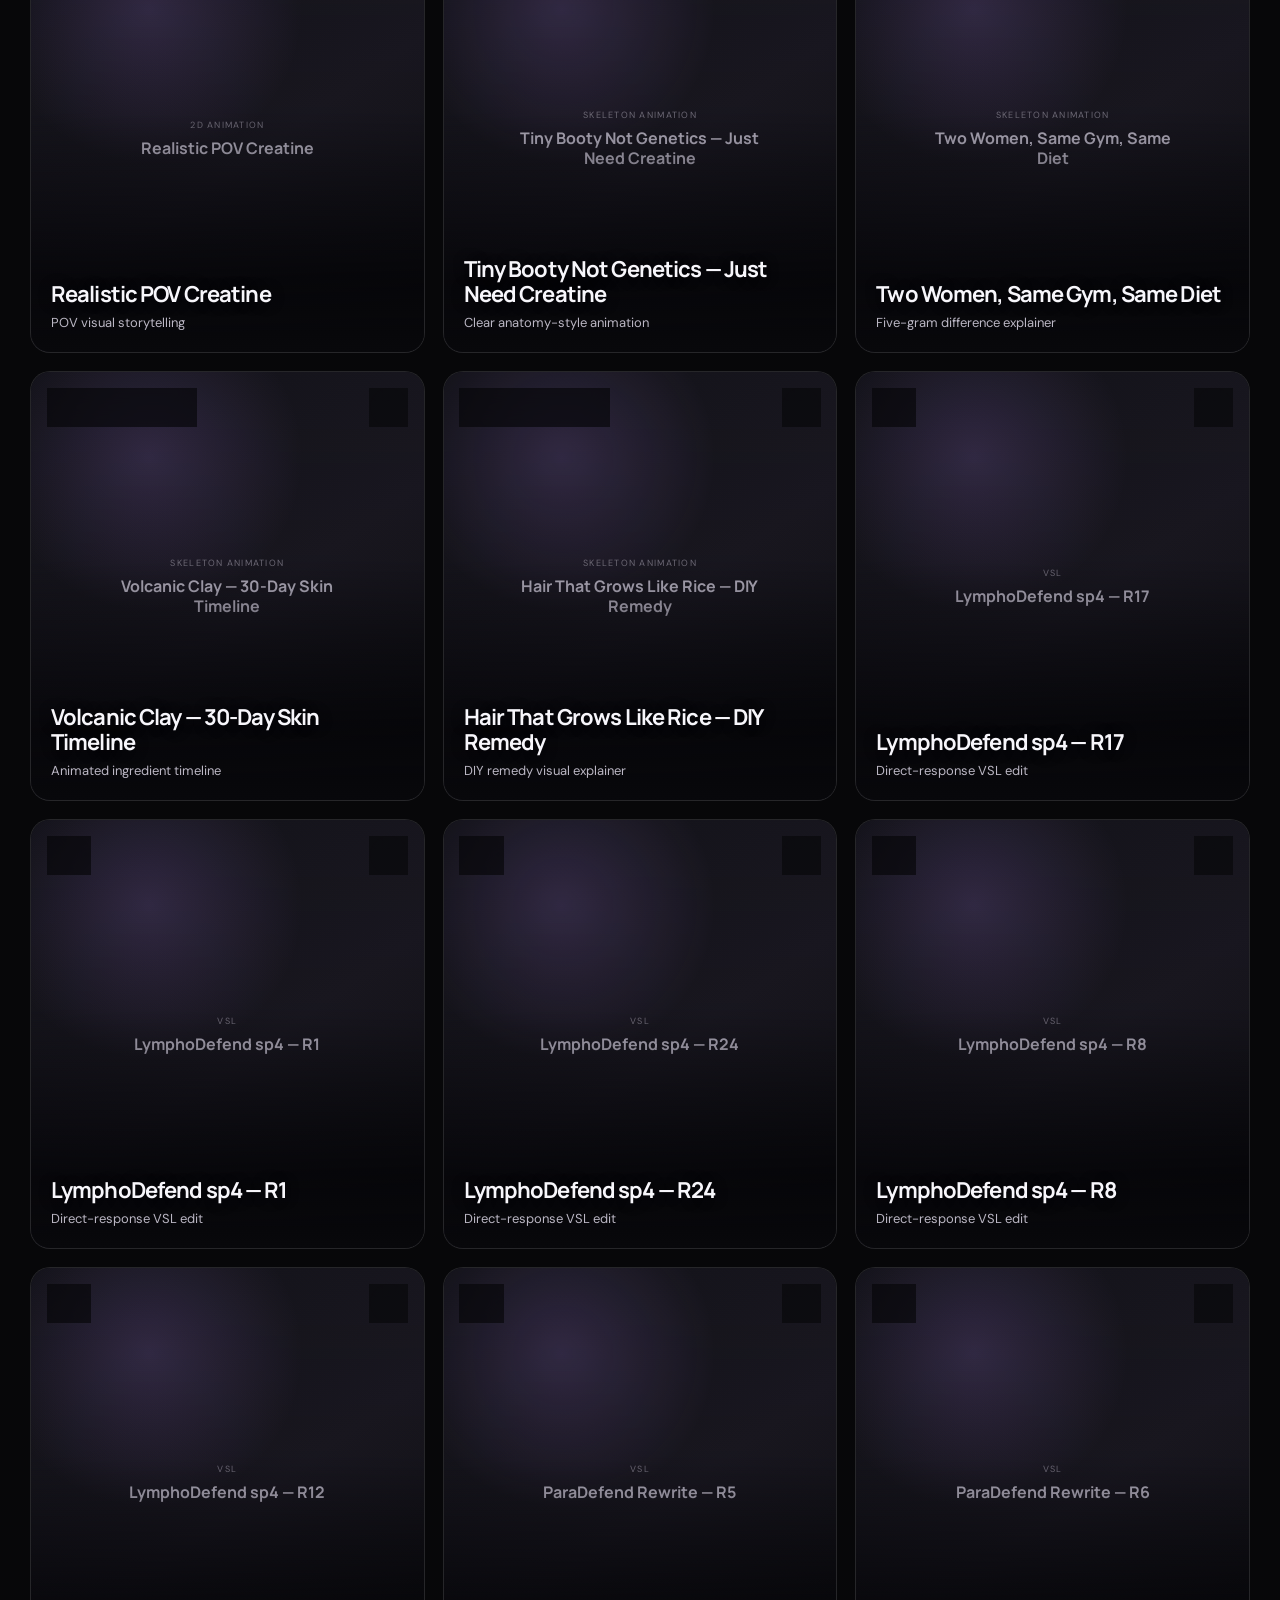
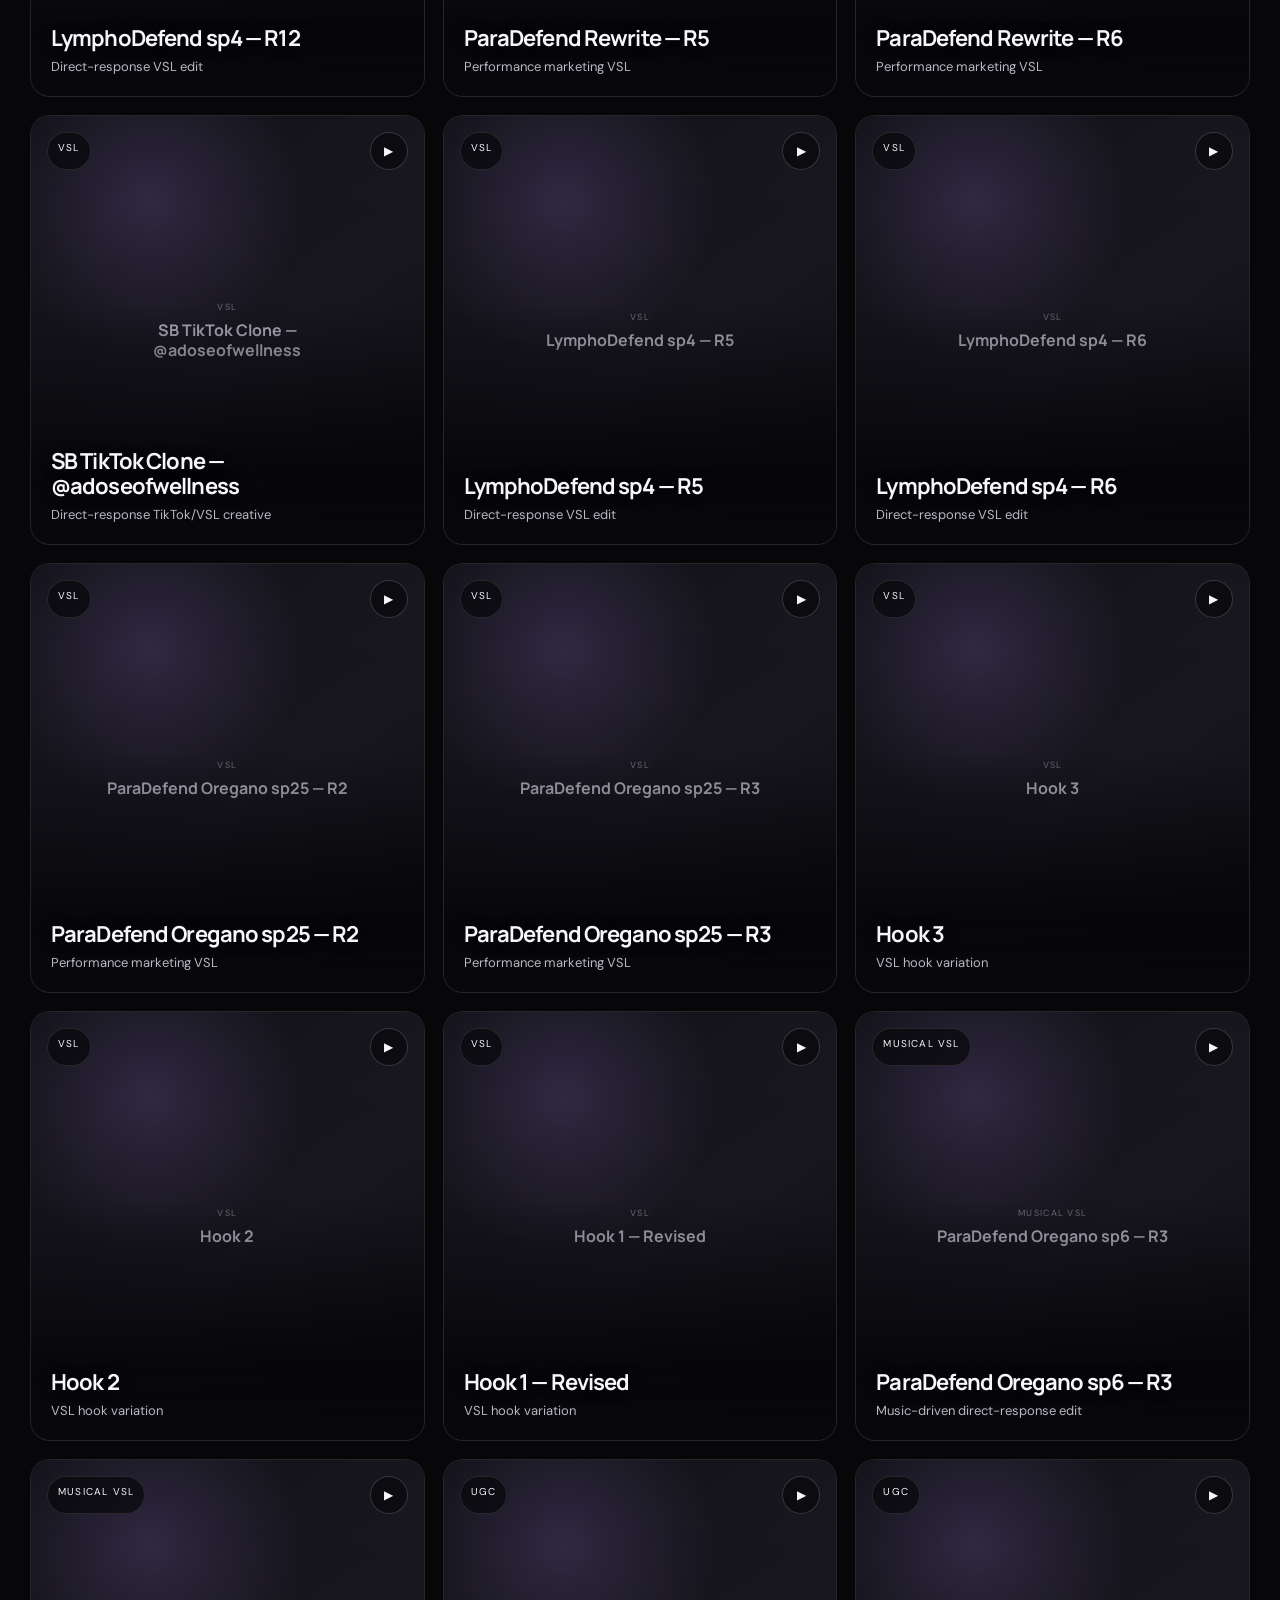
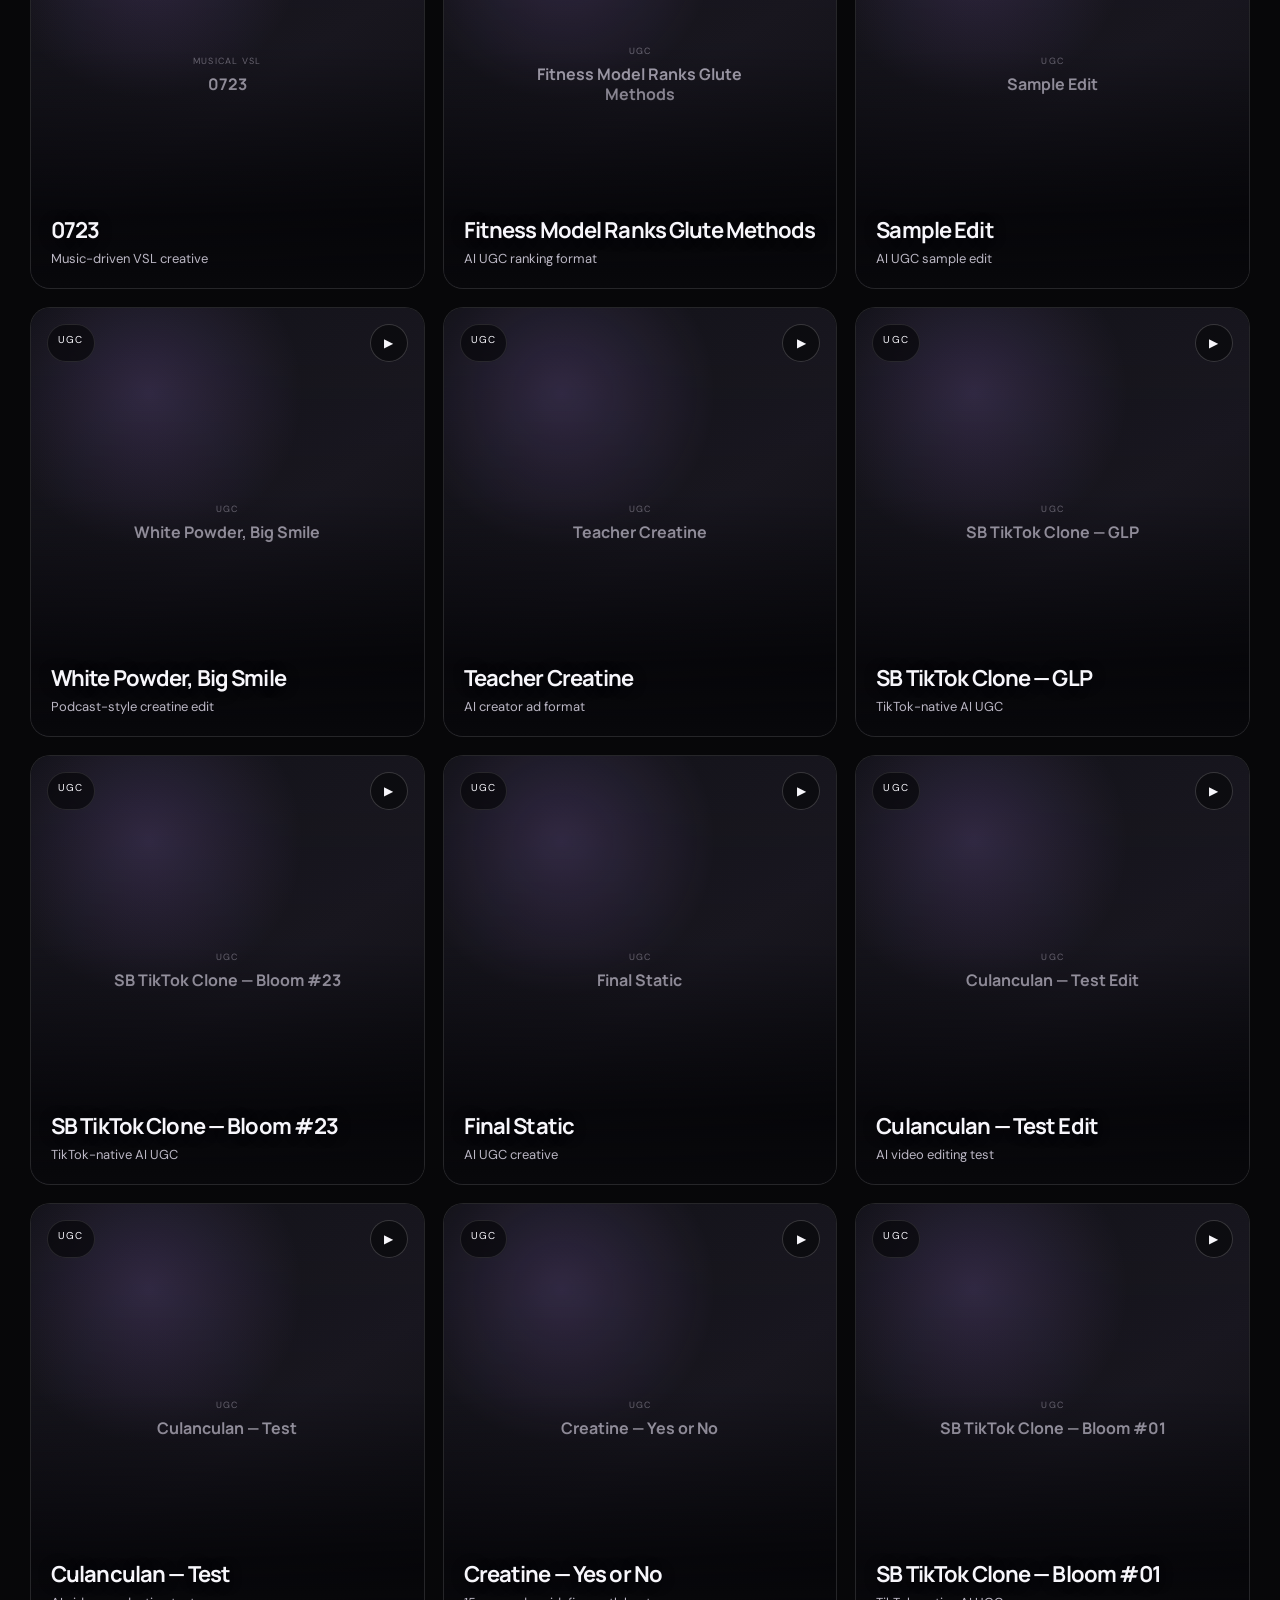
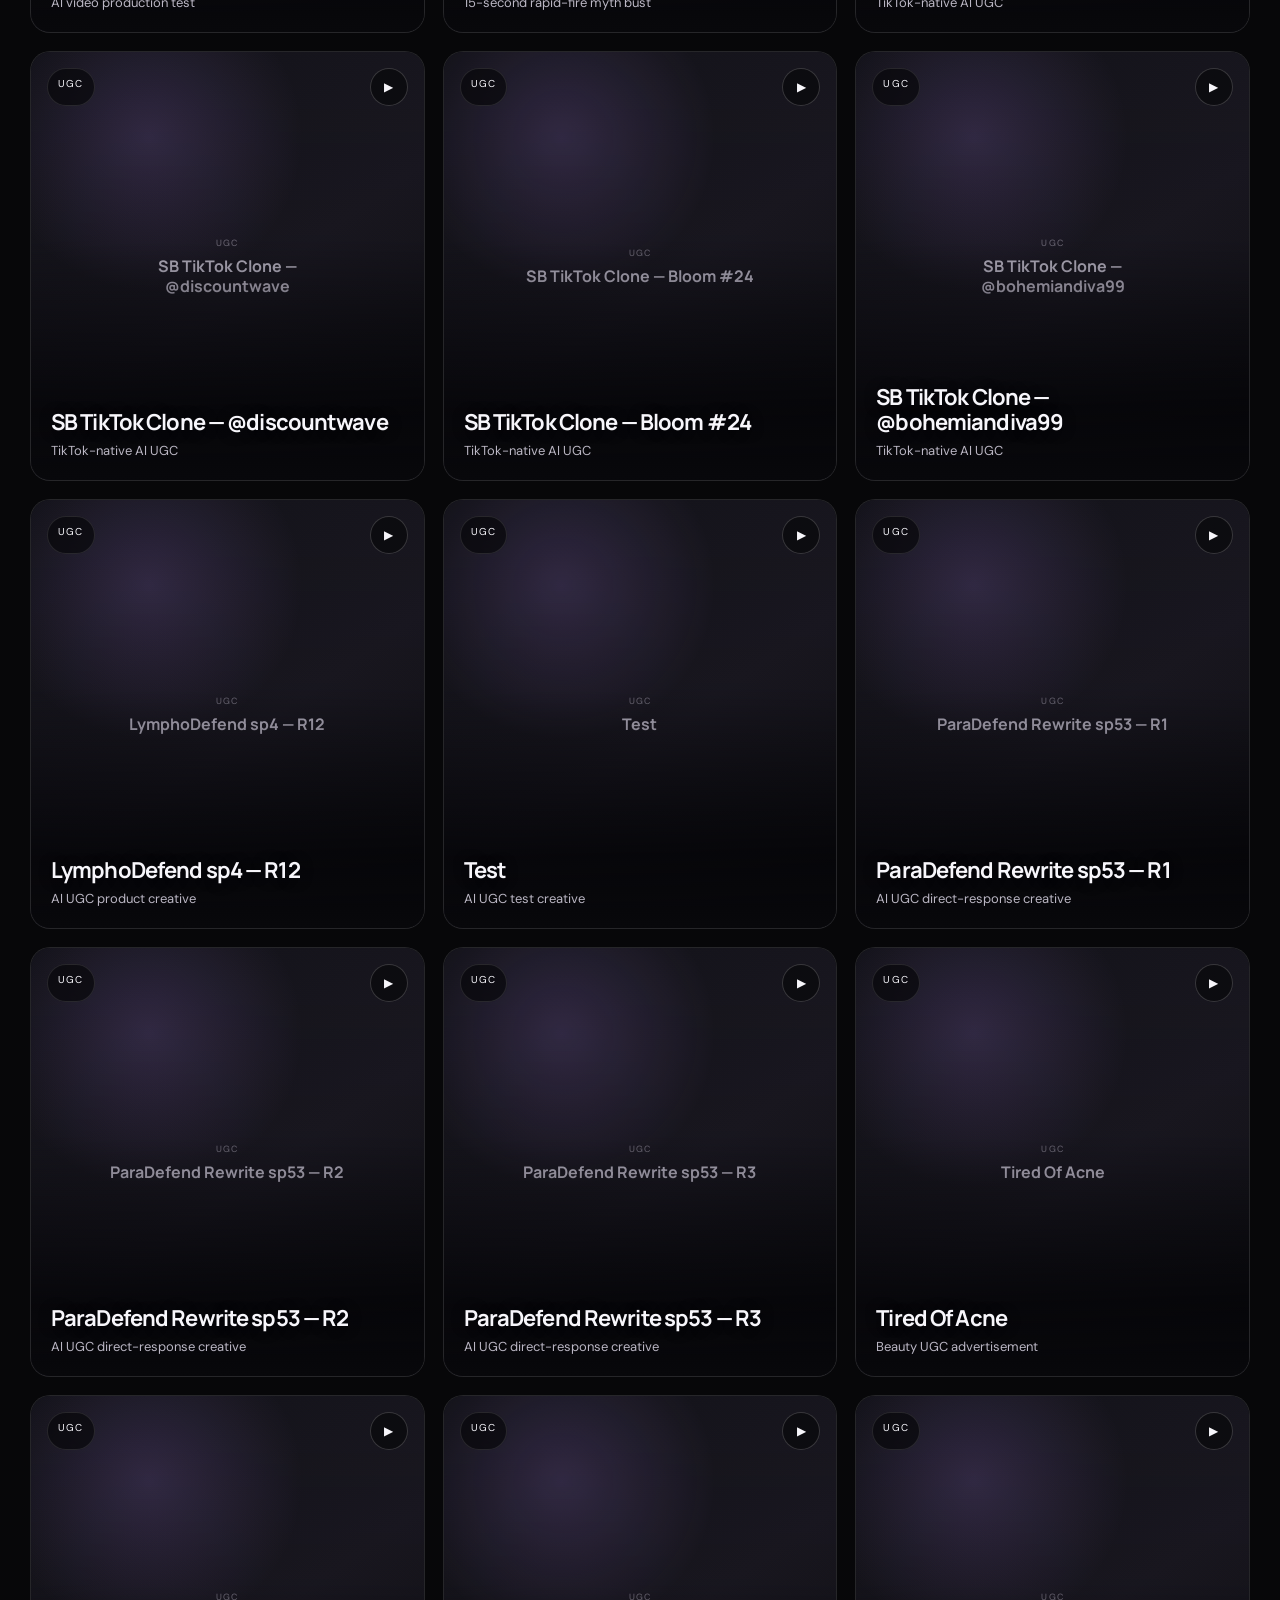
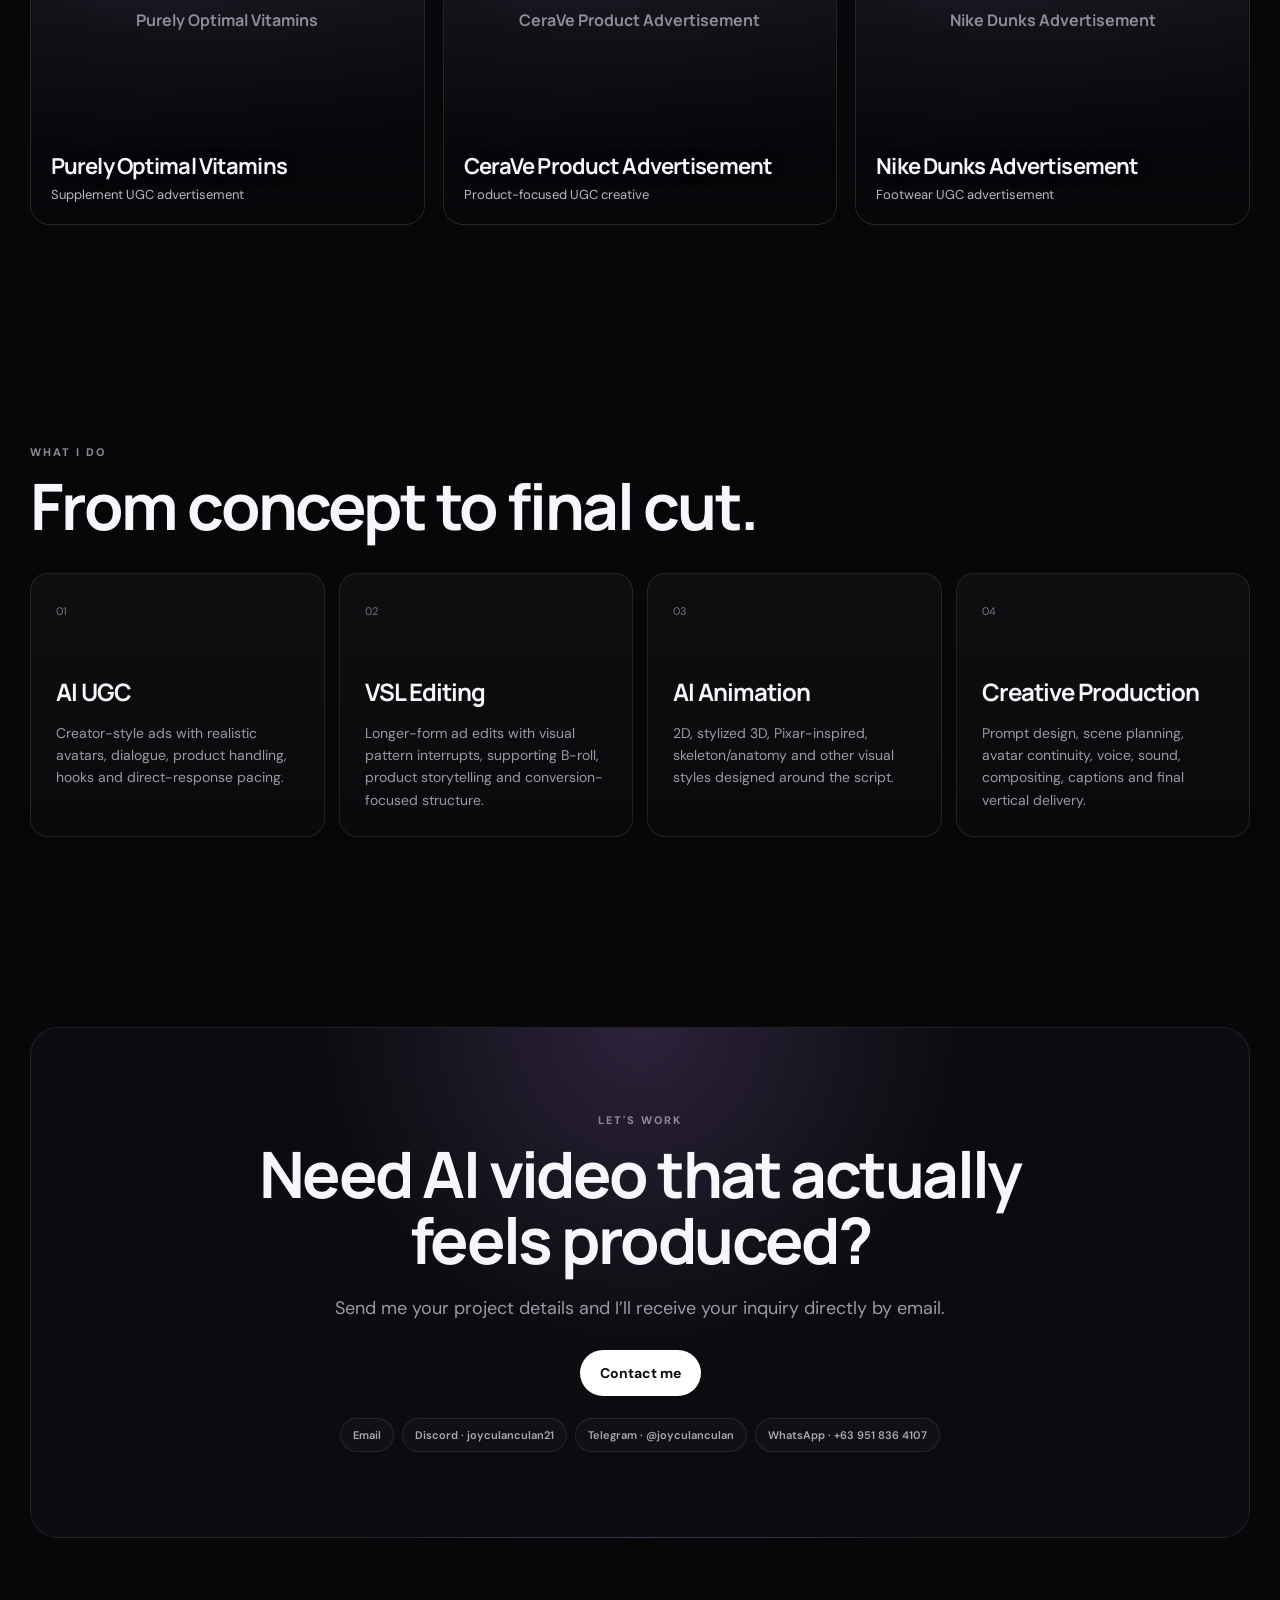
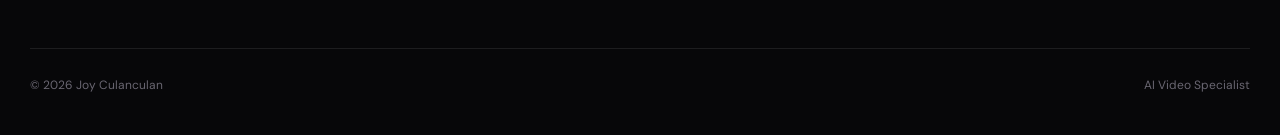
==== commit f9542003: "logo" ====
--- a/index.html
+++ b/index.html
@@ -5,7 +5,7 @@
   <meta name="viewport" content="width=device-width, initial-scale=1.0" />
   <meta name="description" content="AI Video Specialist portfolio showcasing VSL, UGC, 2D animation, Pixar-style 3D animation, and skeleton/anatomy animation." />
   <title>Joy Culanculan — AI Video Specialist</title>
-  <link rel="icon" type="image/svg+xml" href="favicon.svg">
+  <link rel="icon" type="image/svg+xml" href="favicon.svg?v=2">
   <link rel="preconnect" href="https://fonts.googleapis.com">
   <link rel="preconnect" href="https://fonts.gstatic.com" crossorigin>
   <link href="https://fonts.googleapis.com/css2?family=DM+Sans:wght@400;500;600;700&family=Manrope:wght@500;600;700;800&display=swap" rel="stylesheet">
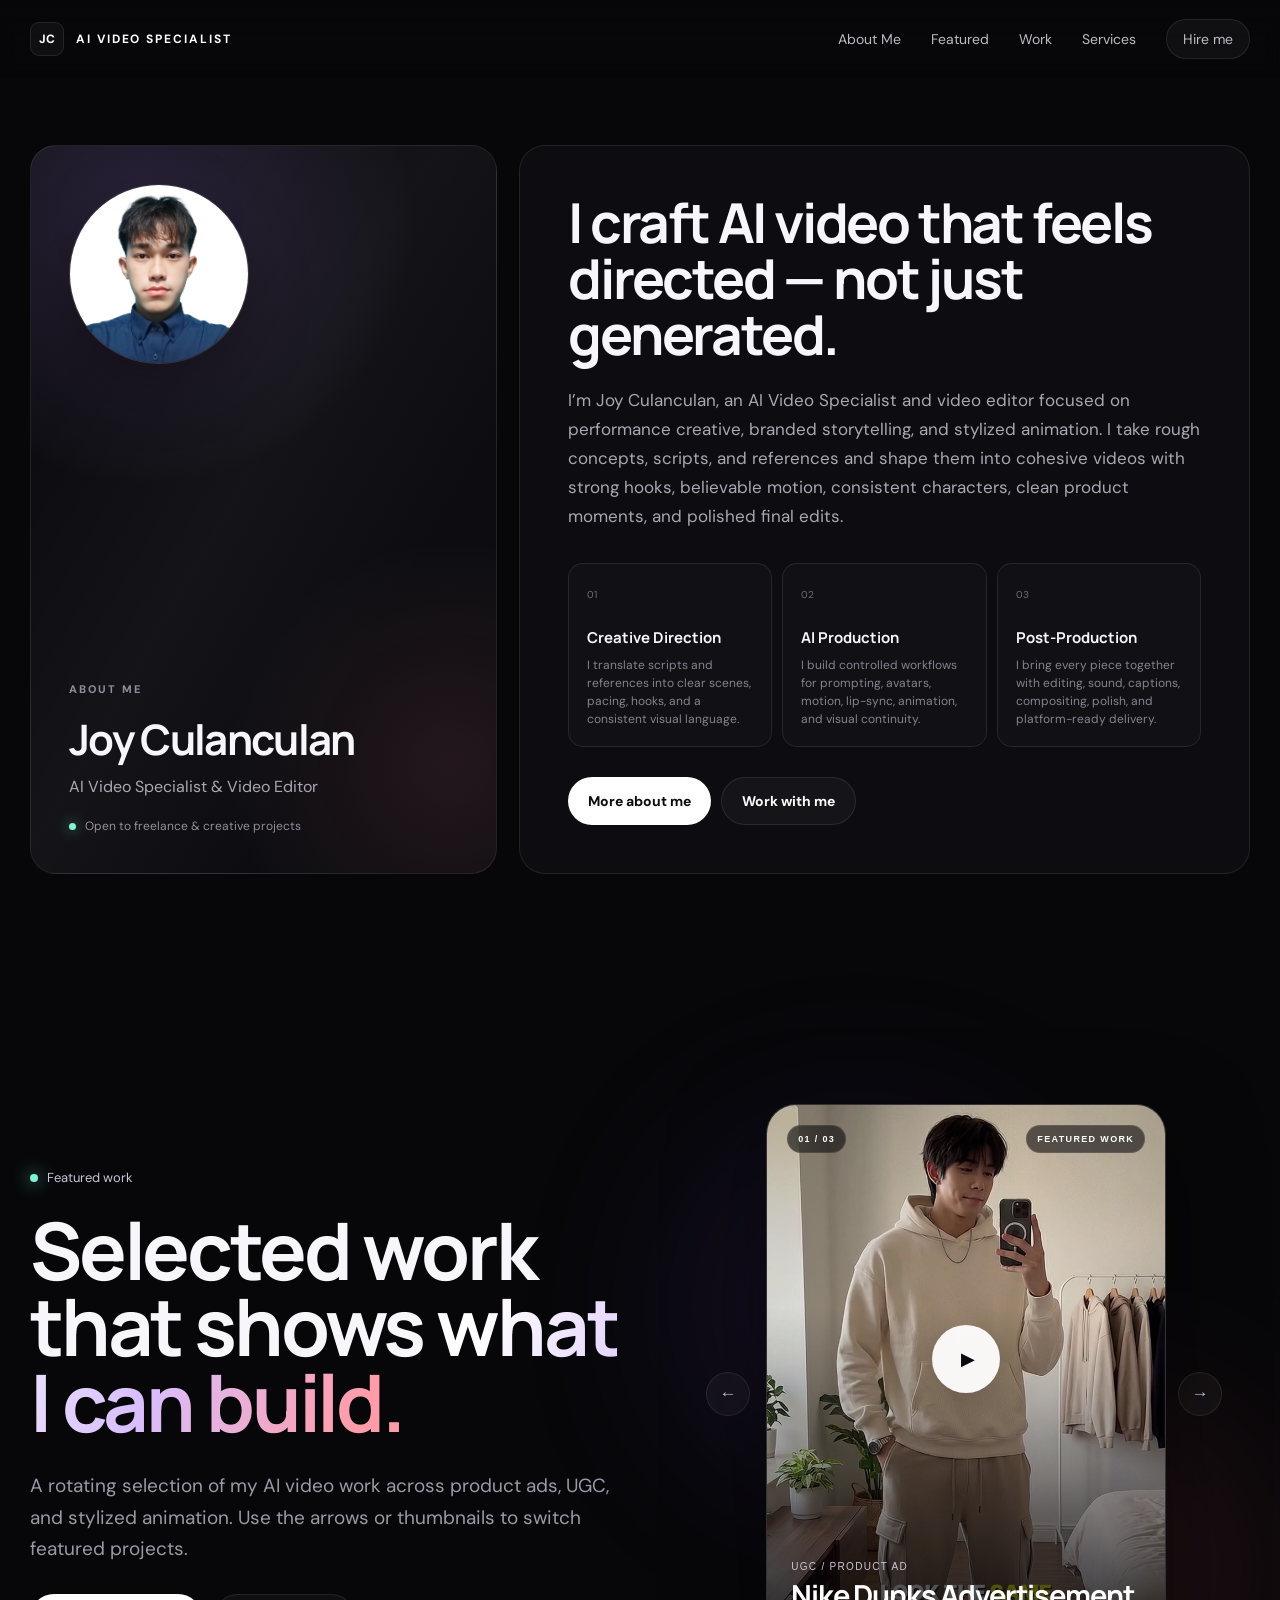
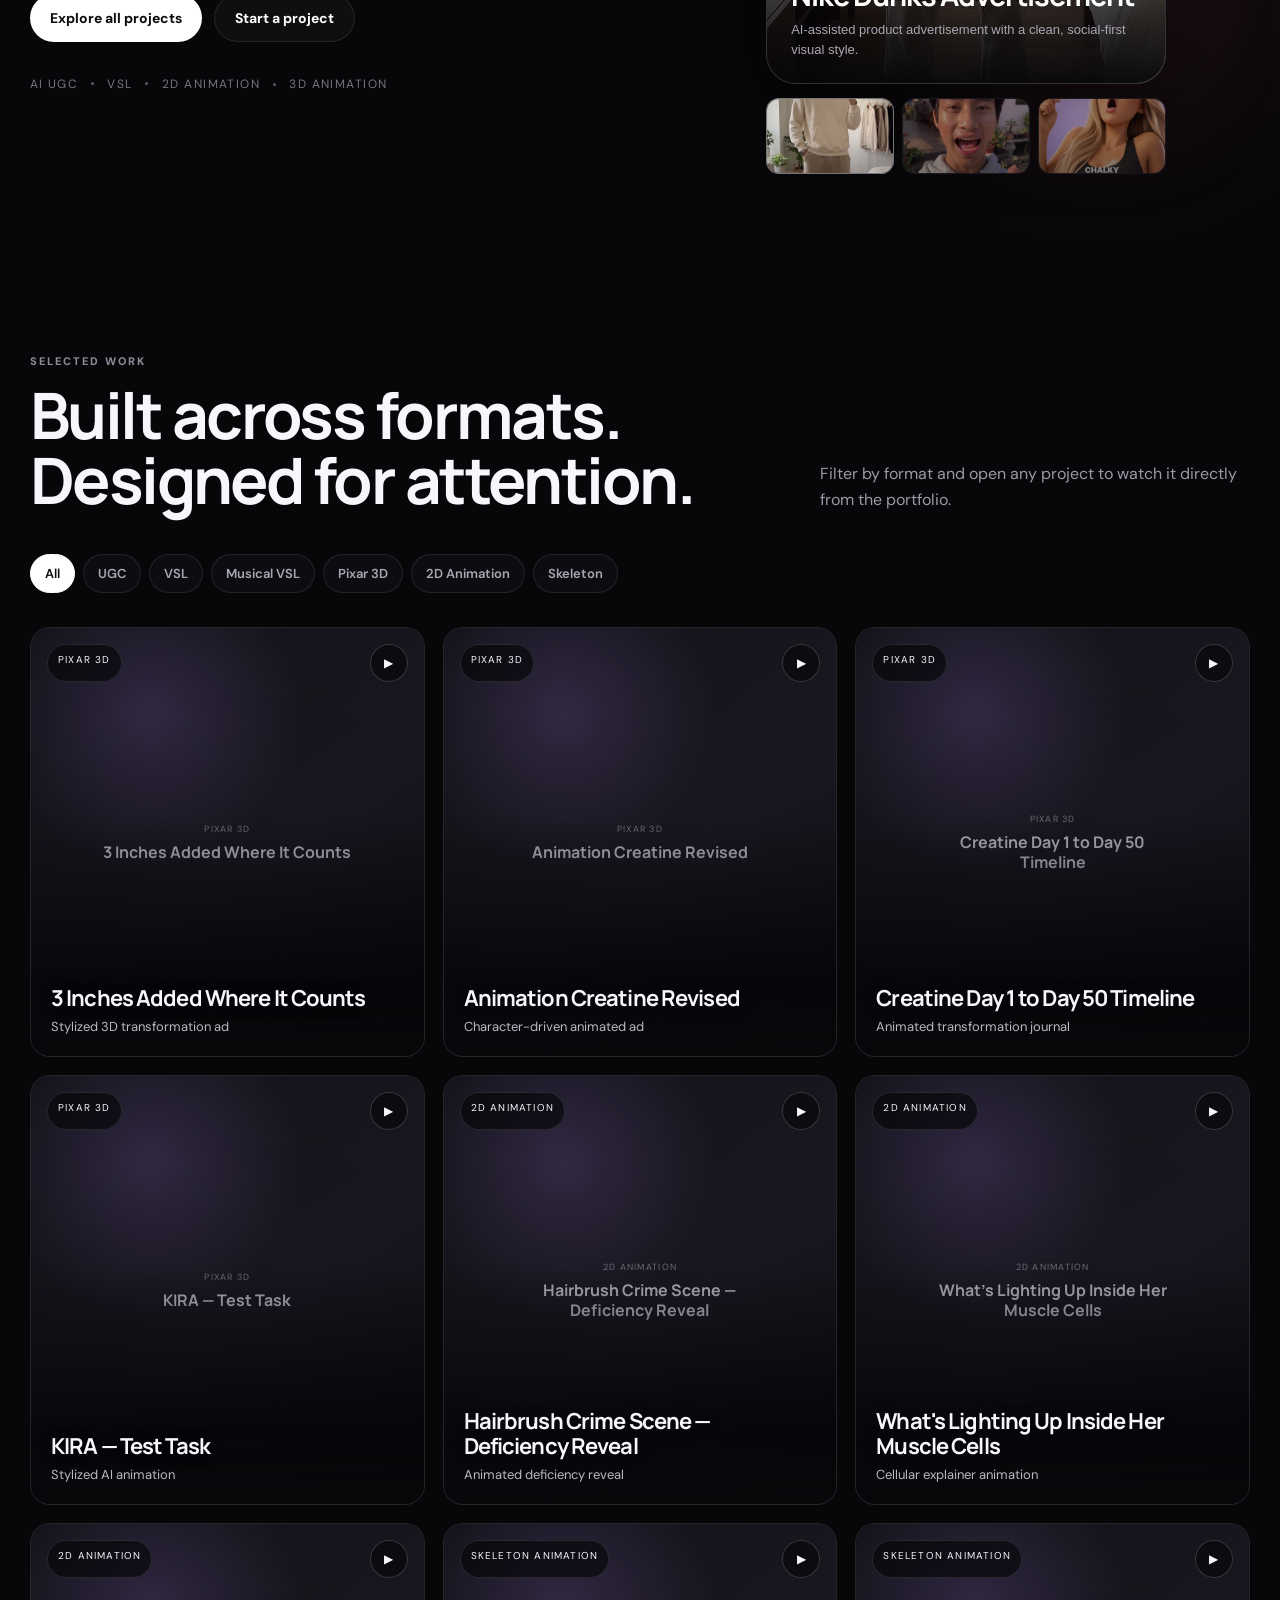
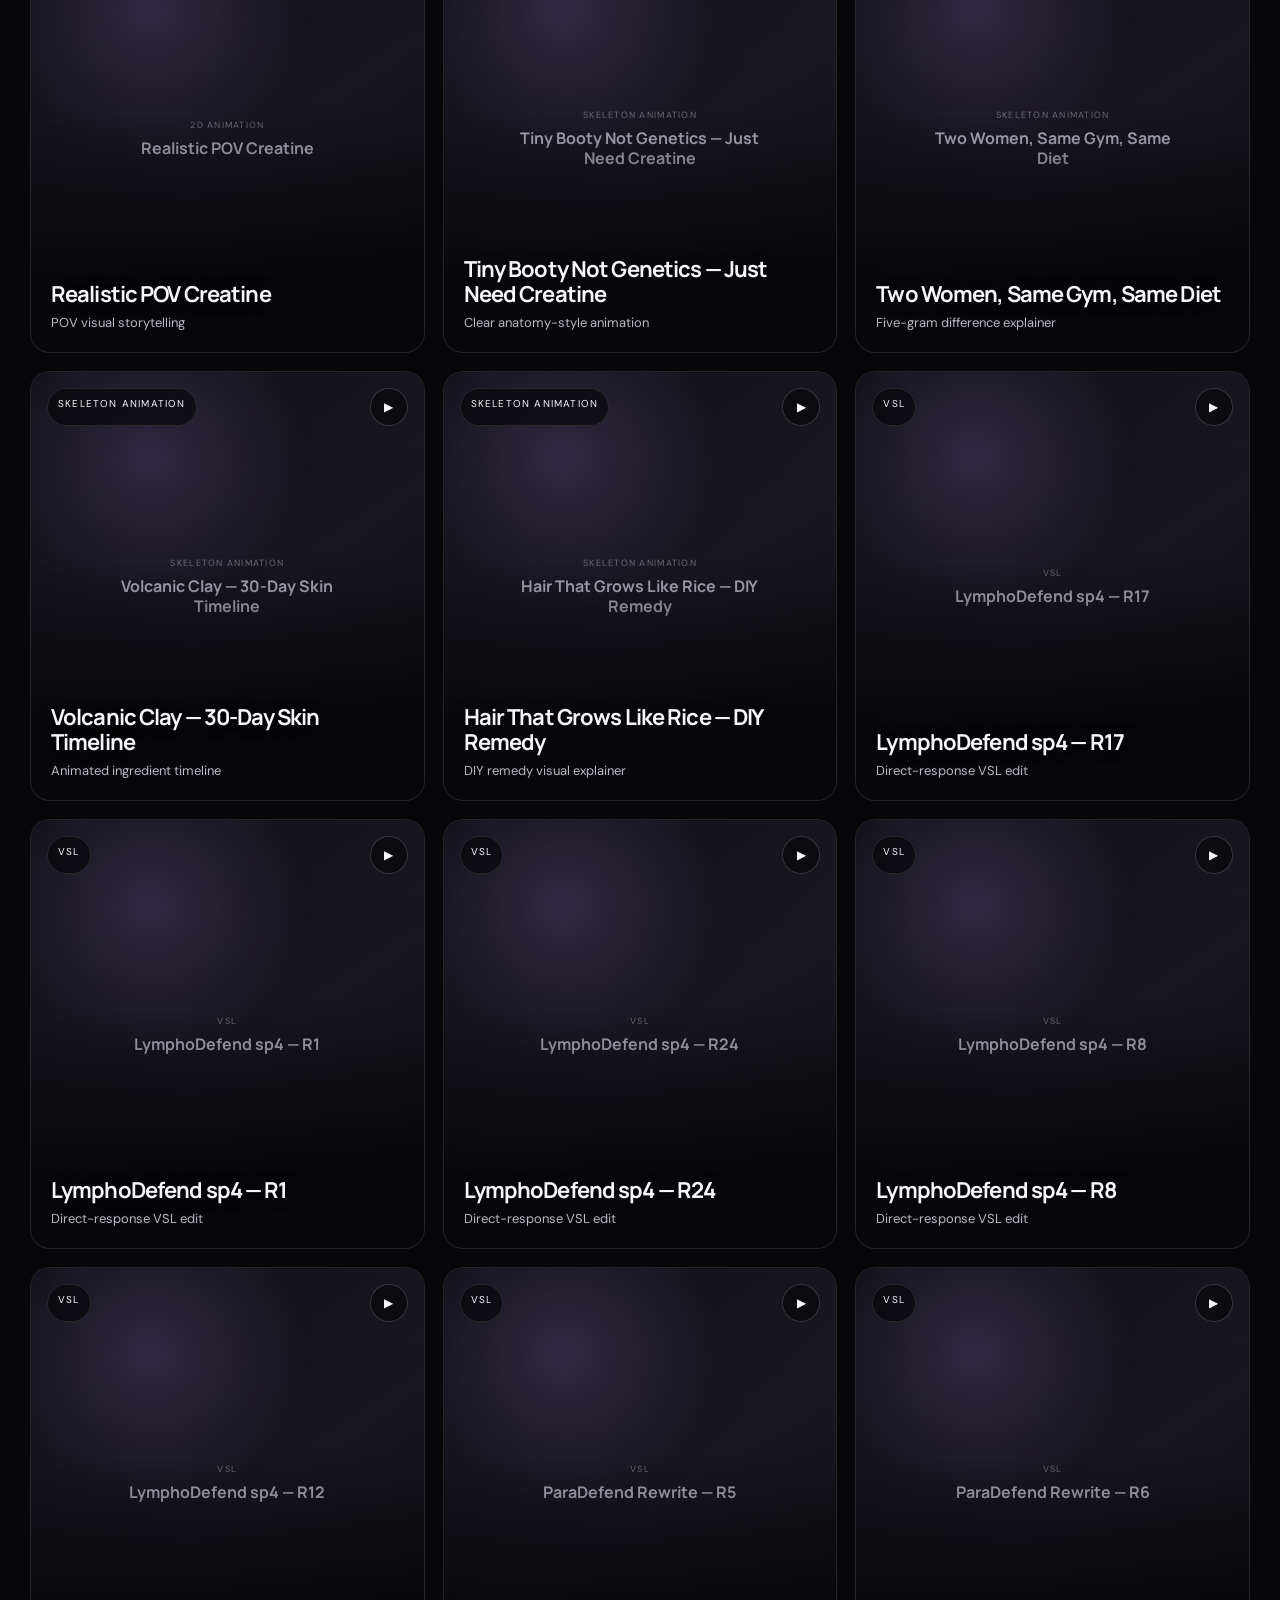
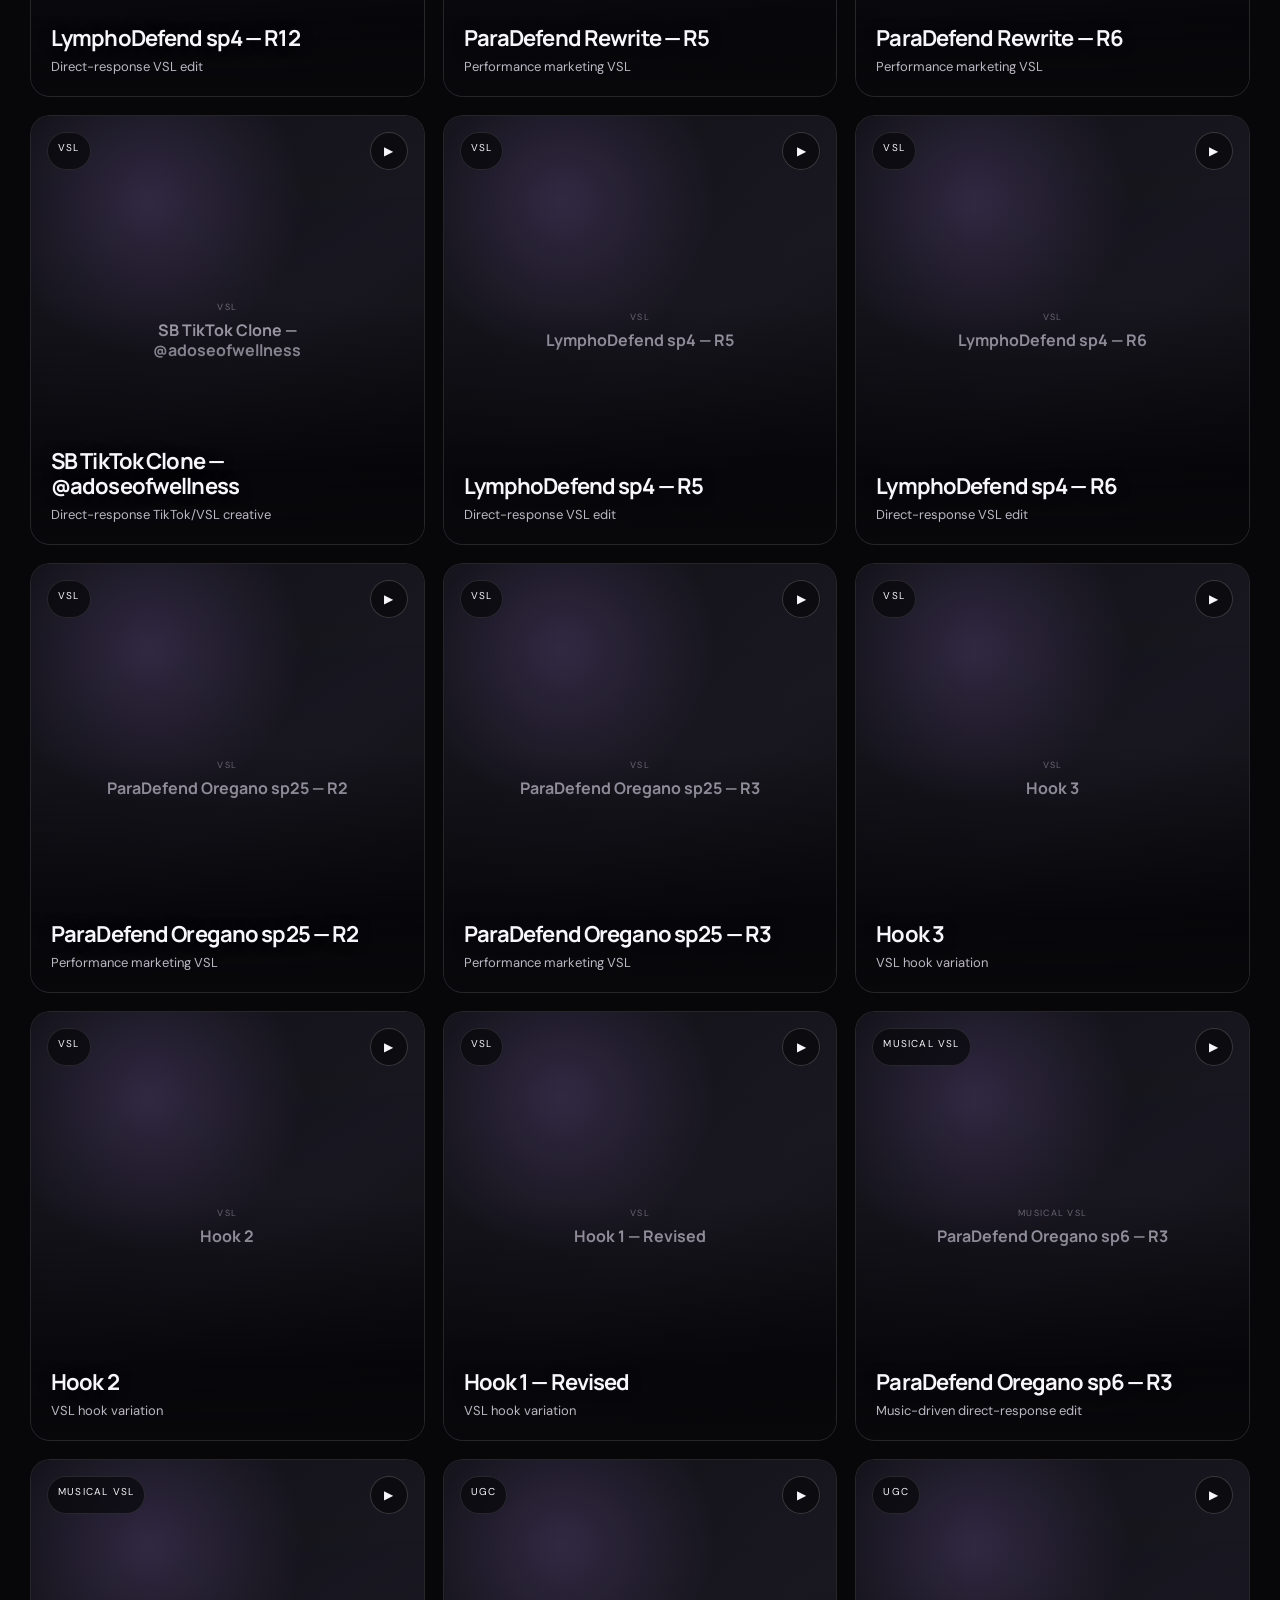
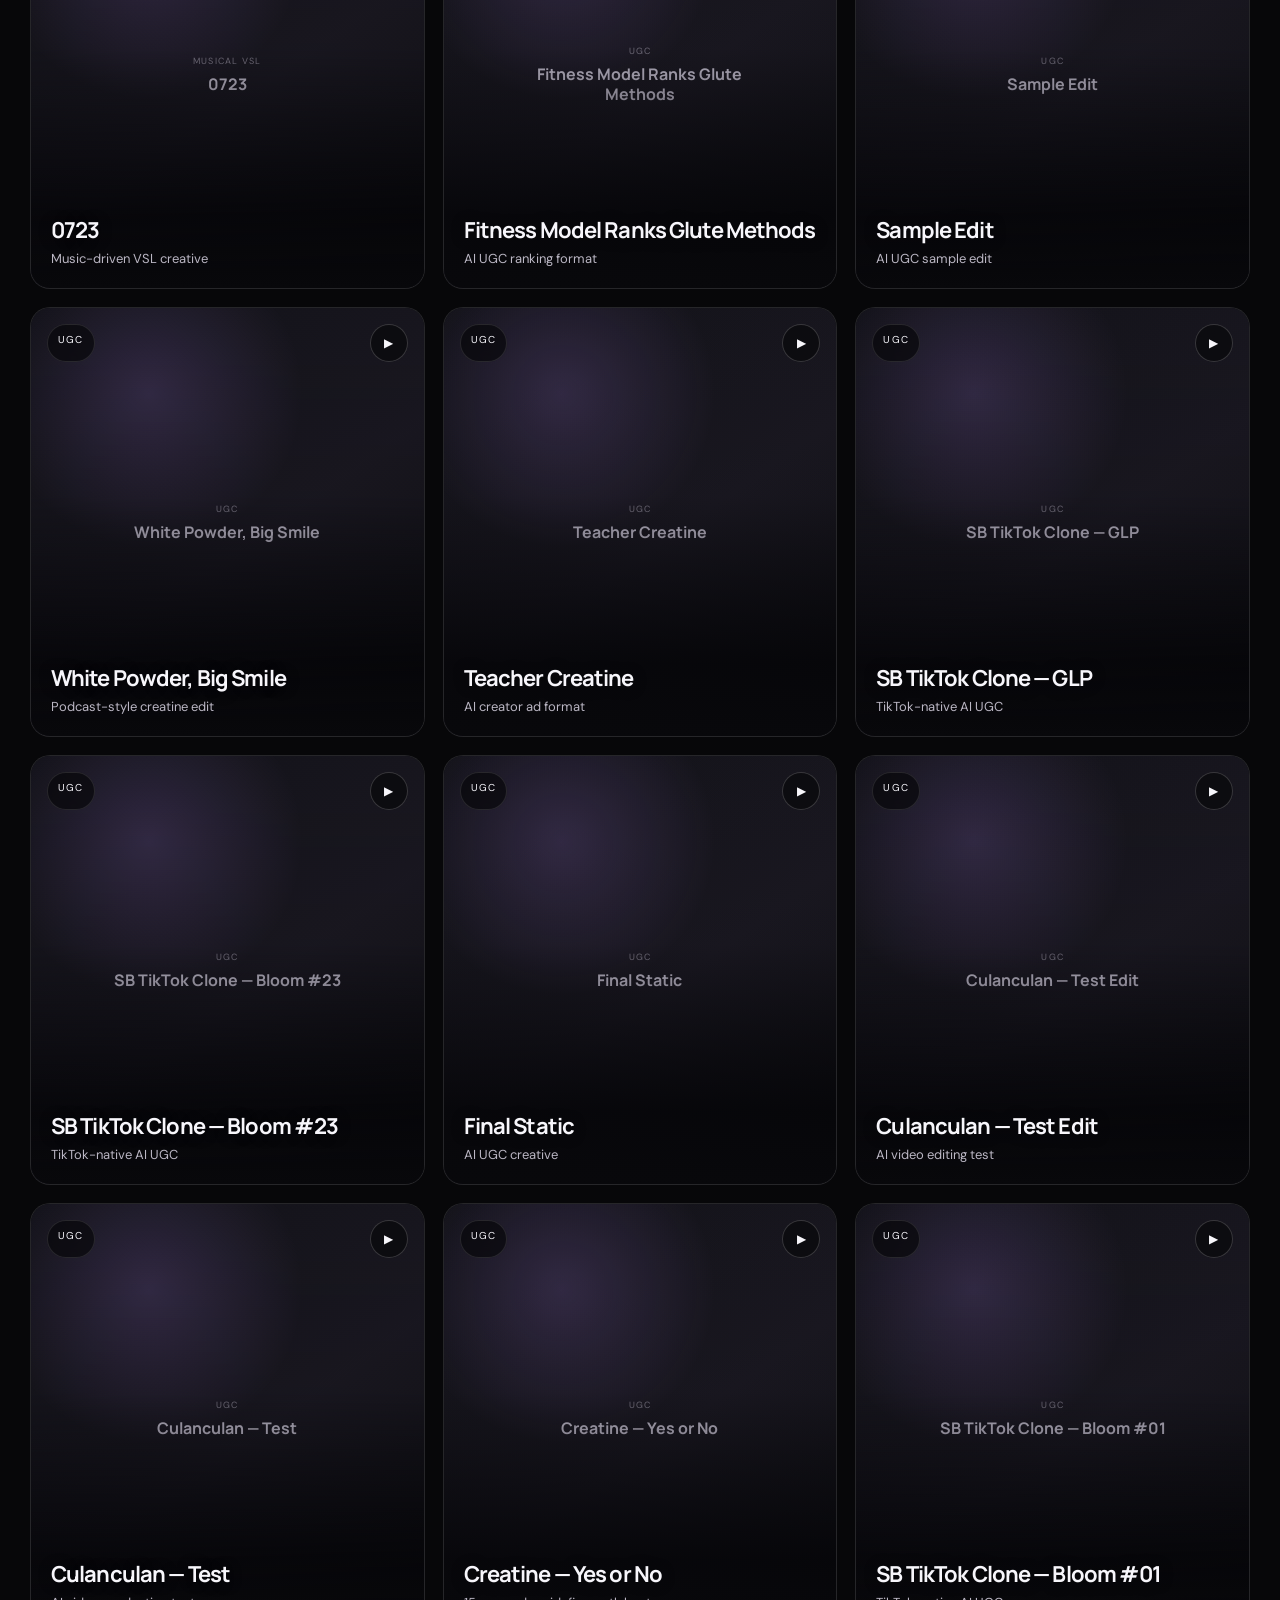
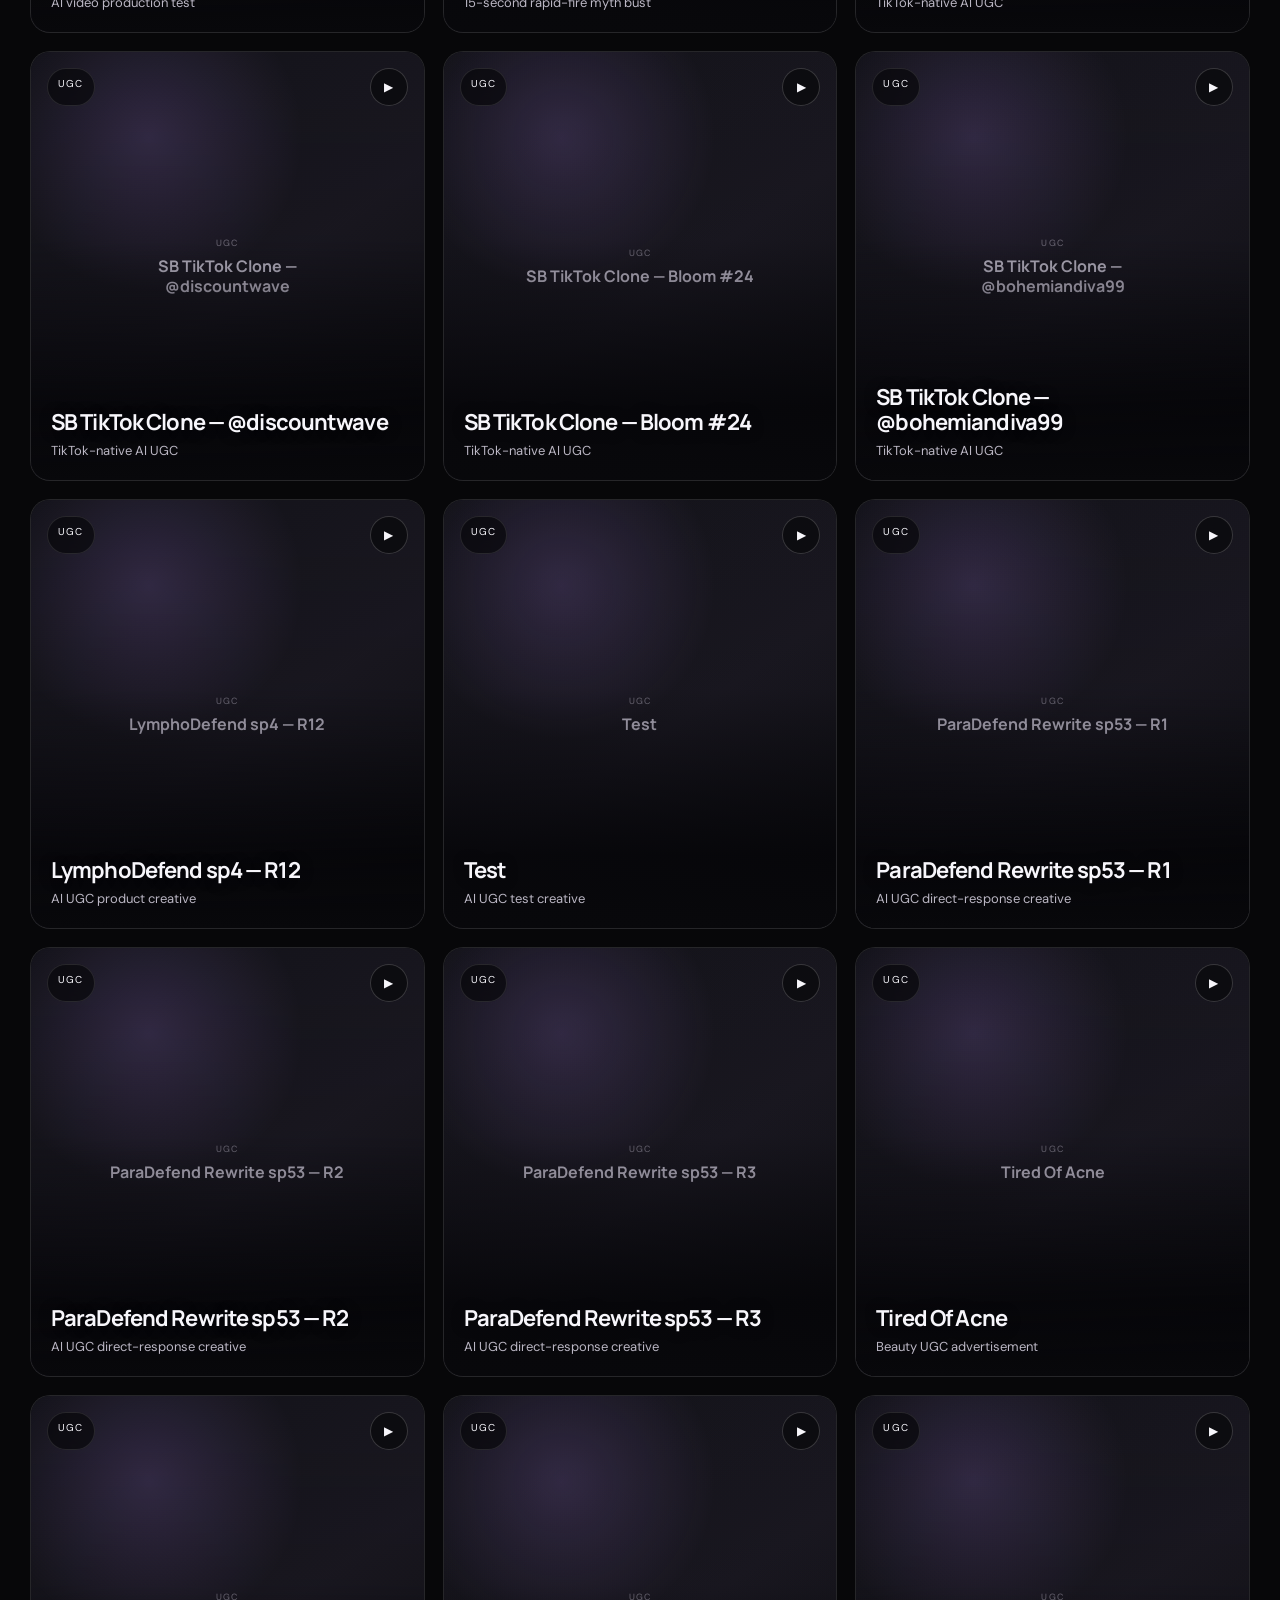
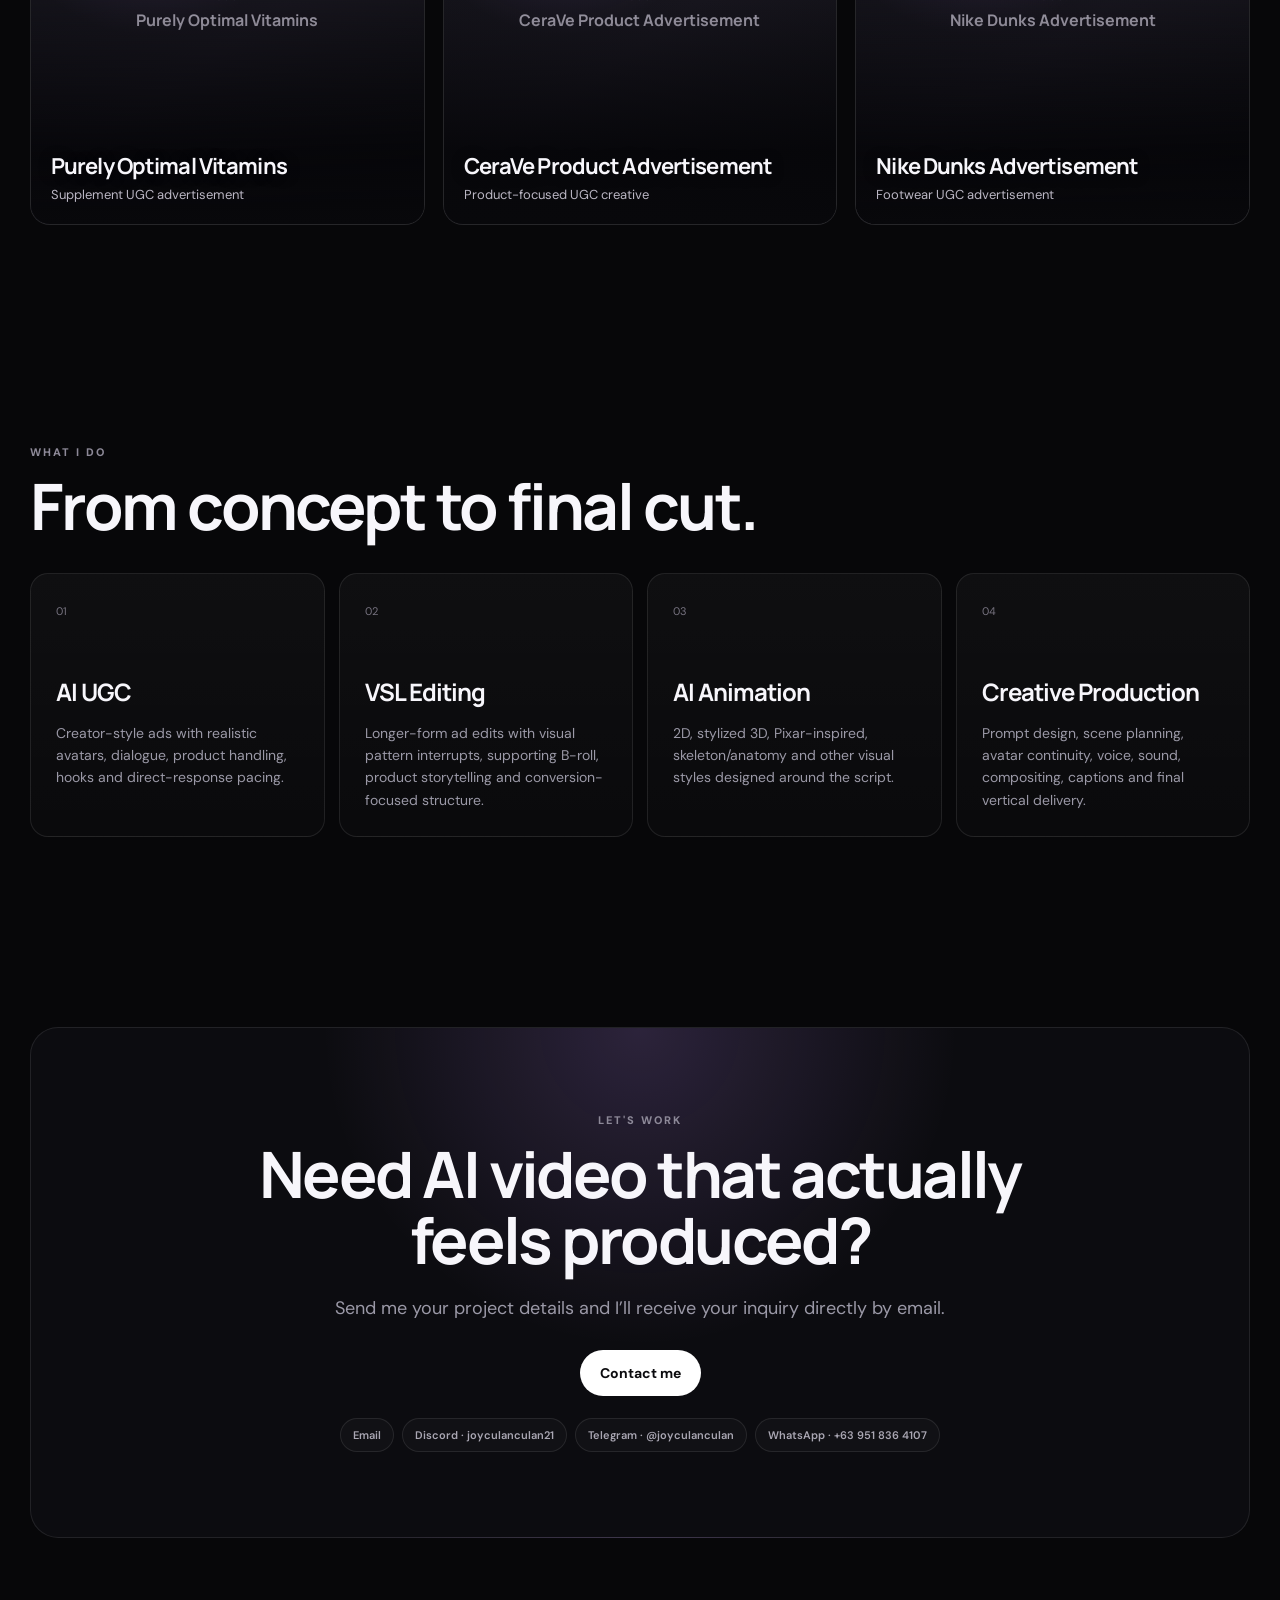
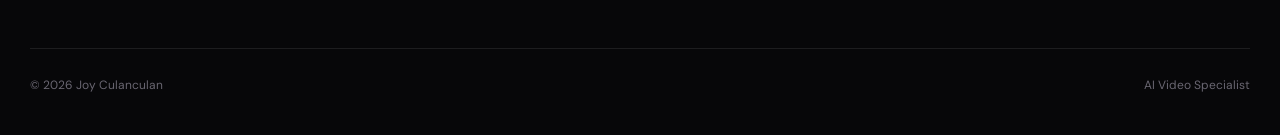
==== commit 6afdfcc8: "fix" ====
--- a/index.html
+++ b/index.html
@@ -5,7 +5,6 @@
   <meta name="viewport" content="width=device-width, initial-scale=1.0" />
   <meta name="description" content="AI Video Specialist portfolio showcasing VSL, UGC, 2D animation, Pixar-style 3D animation, and skeleton/anatomy animation." />
   <title>Joy Culanculan — AI Video Specialist</title>
-  <link rel="icon" type="image/svg+xml" href="favicon.svg?v=2">
   <link rel="preconnect" href="https://fonts.googleapis.com">
   <link rel="preconnect" href="https://fonts.gstatic.com" crossorigin>
   <link href="https://fonts.googleapis.com/css2?family=DM+Sans:wght@400;500;600;700&family=Manrope:wght@500;600;700;800&display=swap" rel="stylesheet">
@@ -227,9 +226,6 @@
             <span>CapCut</span>
             <span>ElevenLabs</span>
             <span>Suno</span>
-            <span>ChatGPT</span>
-            <span>Premiere Pro</span>
-            <span>Nano Banana Pro</span>
           </div>
         </div>
 
@@ -280,10 +276,11 @@
       <div class="contact-form-wrap">
         <form id="contactForm"
               action="https://formsubmit.co/joyculanculanjr@gmail.com"
-              method="POST"
-              target="formsubmitFallbackFrame">
-          <input type="hidden" name="_subject" value="New Portfolio Inquiry">
+              method="POST">
+          <input type="hidden" name="_subject" id="formSubject" value="New Portfolio Inquiry">
           <input type="hidden" name="_template" value="table">
+          <input type="hidden" name="_replyto" id="formReplyTo" value="">
+          <input type="hidden" name="_next" id="formNextUrl" value="">
           <input type="hidden" name="_url" id="formPageUrl" value="">
           <div class="form-row">
             <label>
@@ -330,7 +327,6 @@
             </button>
           </div>
         </form>
-        <iframe name="formsubmitFallbackFrame" id="formsubmitFallbackFrame" title="Contact form delivery" hidden></iframe>
       </div>
     </div>
   </div>
@@ -360,6 +356,7 @@
 
   <script src="featured-data.js"></script>
   <script src="portfolio-data.js"></script>
+  <script src="autoplay-preview.js"></script>
   <script src="script.js"></script>
 </body>
 </html>
--- a/styles.css
+++ b/styles.css
@@ -1298,34 +1298,52 @@
   object-fit:cover;
   display:block;
 }
-/* JC LOGO */
-.brand-mark {
-  width: 42px;
-  height: 42px;
-  min-width: 42px;
-
-  display: inline-flex;
-  align-items: center;
-  justify-content: center;
-
-  background: #000;
-  color: #fff;
-
-  border-radius: 10px;
-
-  font-family: "Manrope", sans-serif;
-  font-size: 16px;
-  font-weight: 800;
-  letter-spacing: -0.5px;
-
-  line-height: 1;
-  user-select: none;
-}
-
-.brand-mark:hover {
-  transform: scale(1.05);
-}
-
-.brand-mark {
-  transition: transform 0.2s ease;
-}+
+
+/* =========================
+   V13 — AUTOPLAY PORTFOLIO PREVIEWS
+   ========================= */
+.project-media{
+  isolation:isolate;
+}
+.project-autoplay-video{
+  position:absolute;
+  inset:0;
+  z-index:2;
+  width:100%;
+  height:100%;
+  object-fit:cover;
+  object-position:center;
+  opacity:0;
+  pointer-events:none;
+  background:#0c0c10;
+  transform:scale(1.01);
+  transition:opacity .32s ease,transform .35s ease;
+}
+.project-autoplay-video.is-ready{
+  opacity:1;
+}
+.project-autoplay-video.preview-error{
+  display:none;
+}
+.project-card:hover .project-autoplay-video.is-ready{
+  transform:scale(1.035);
+}
+.project-card .project-shade{
+  z-index:3;
+}
+.project-card .project-top,
+.project-card .project-copy{
+  z-index:4;
+}
+.project-card .project-thumb{
+  z-index:1;
+}
+.project-card .project-preview-fallback{
+  z-index:0;
+}
+@media (prefers-reduced-motion: reduce){
+  .project-autoplay-video{
+    transition:none;
+  }
+}
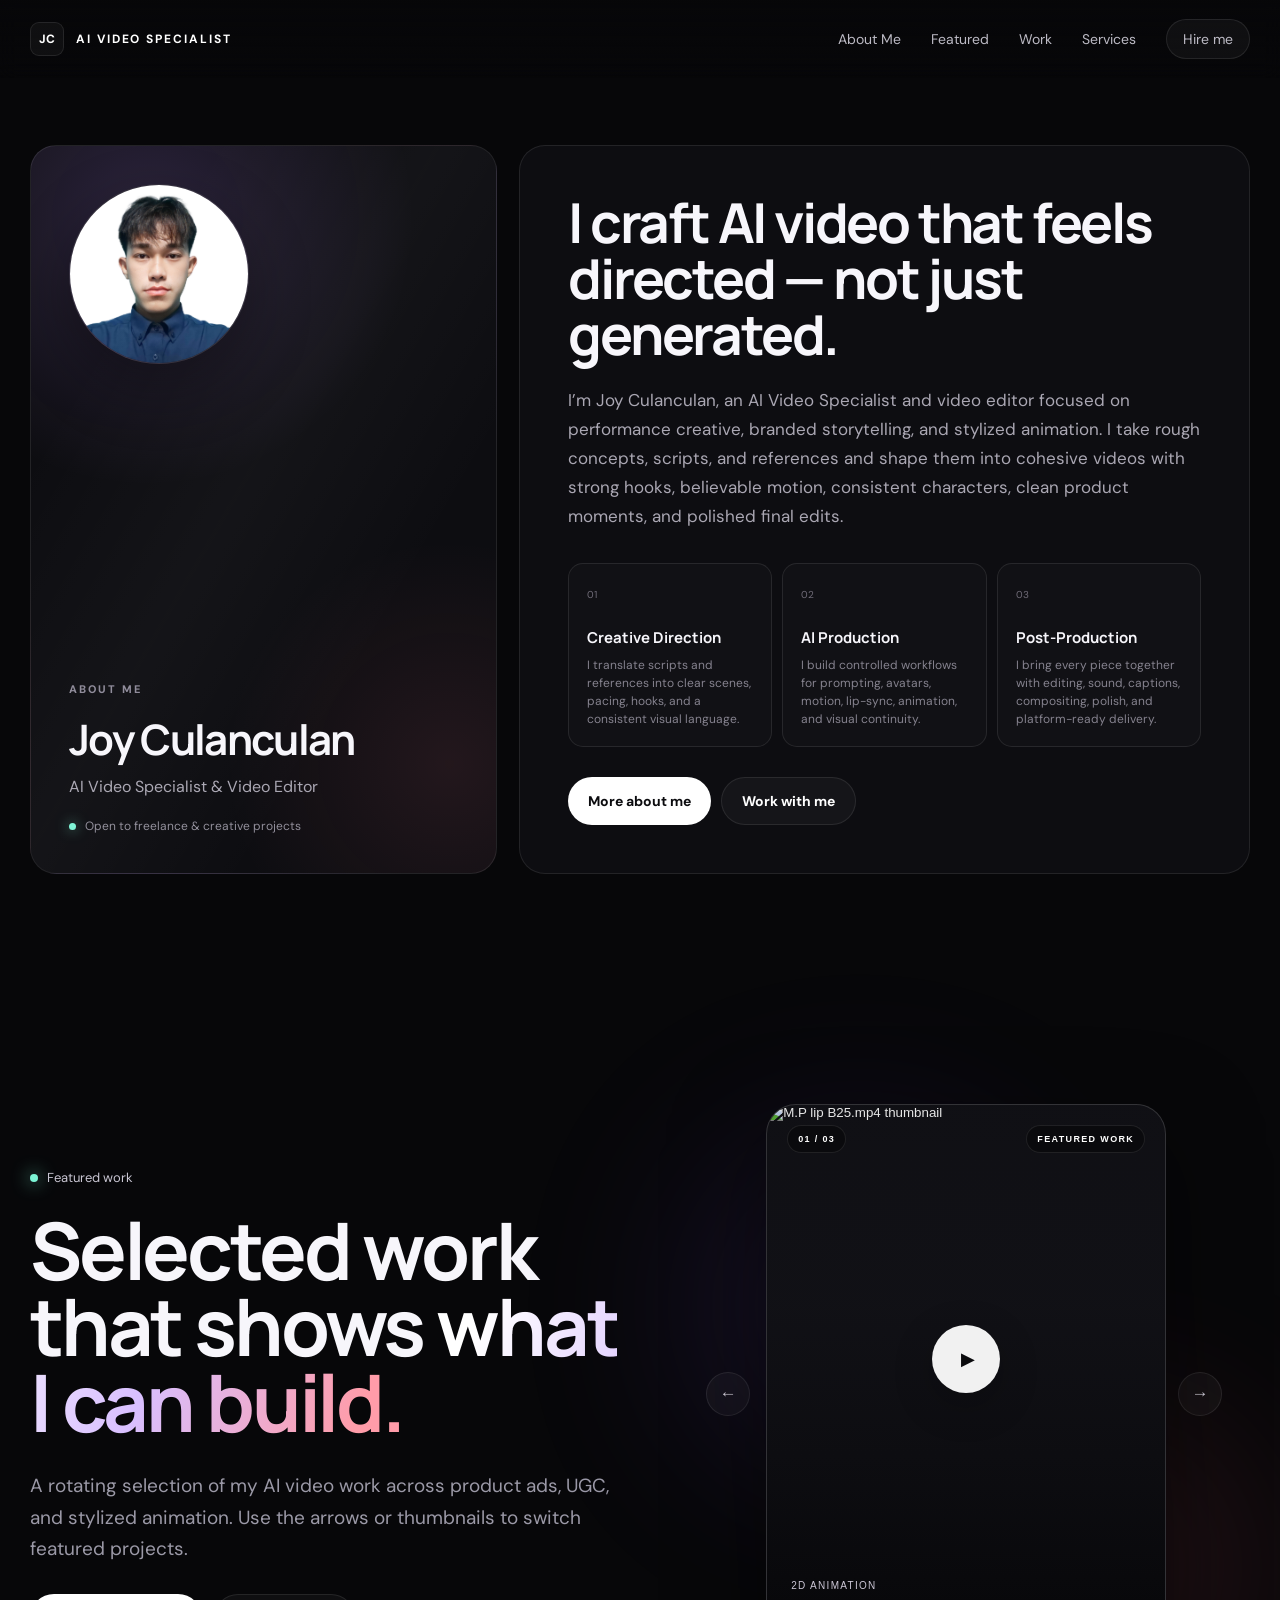
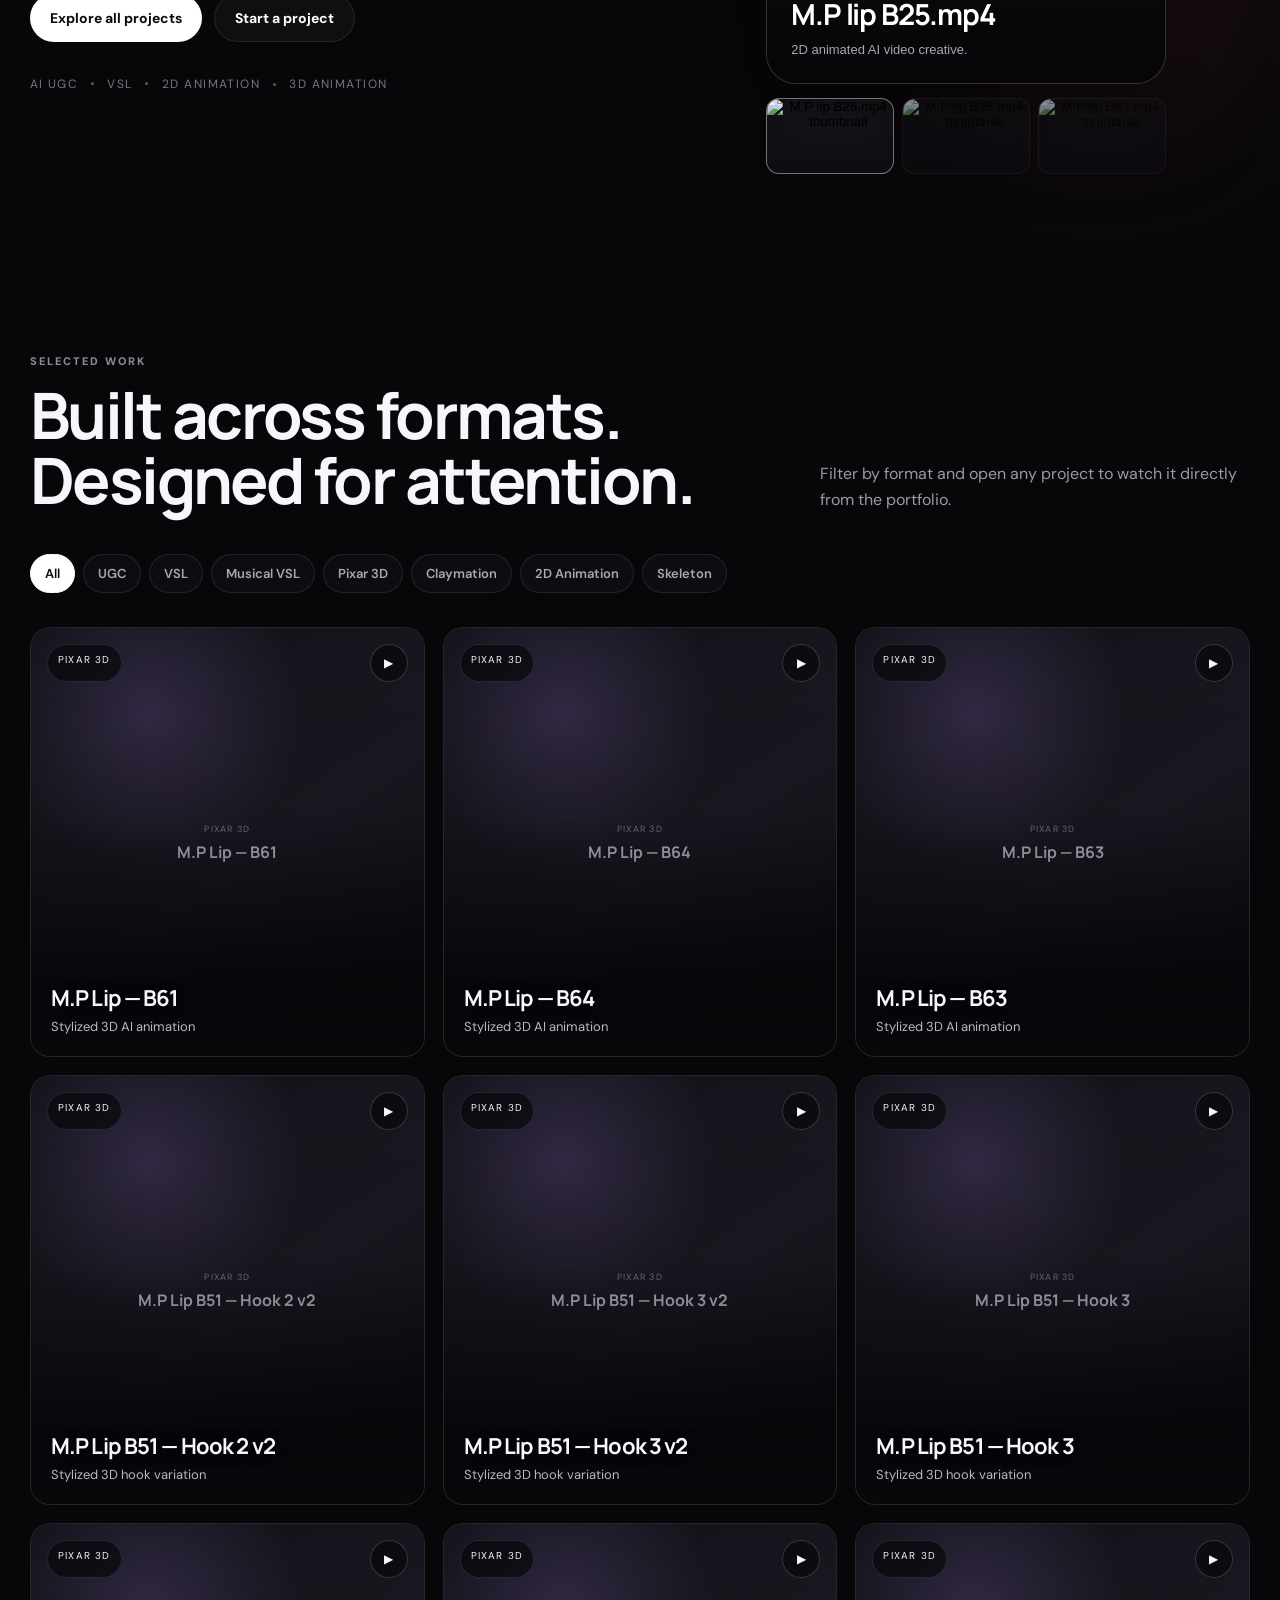
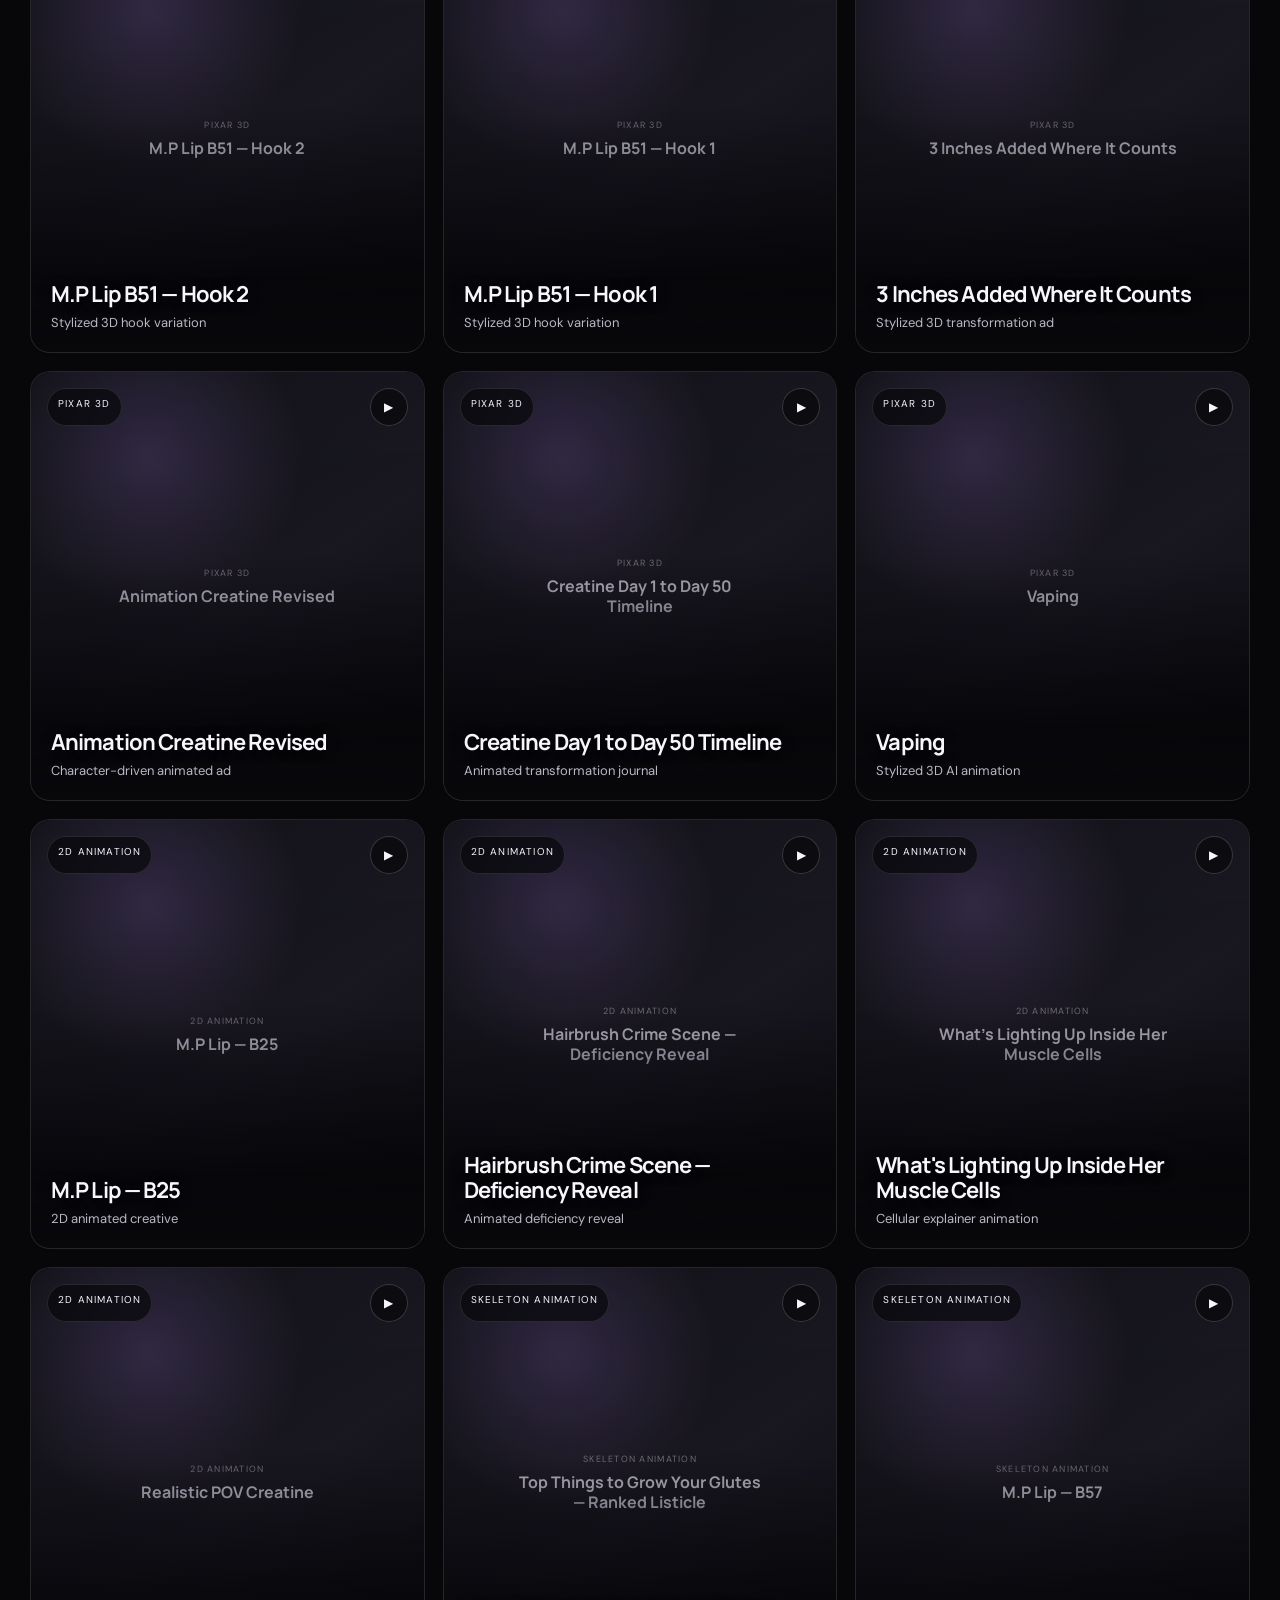
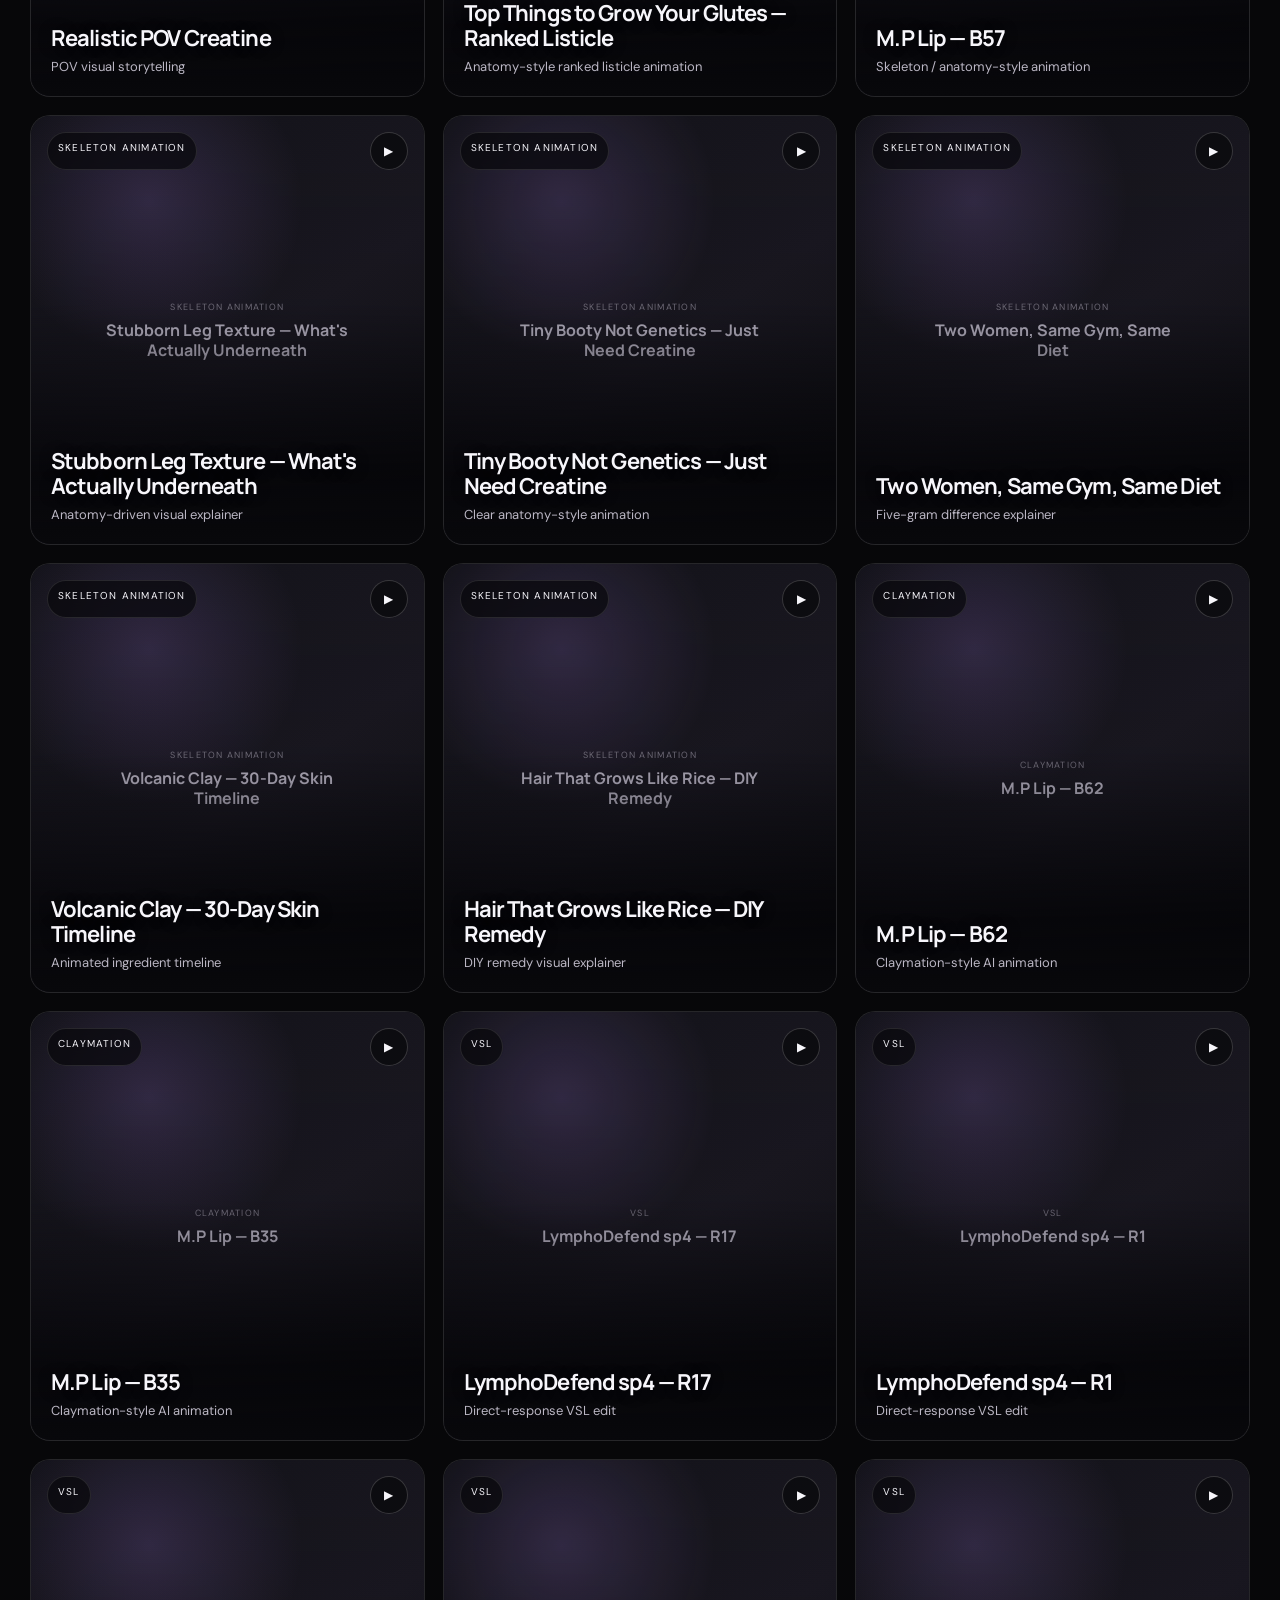
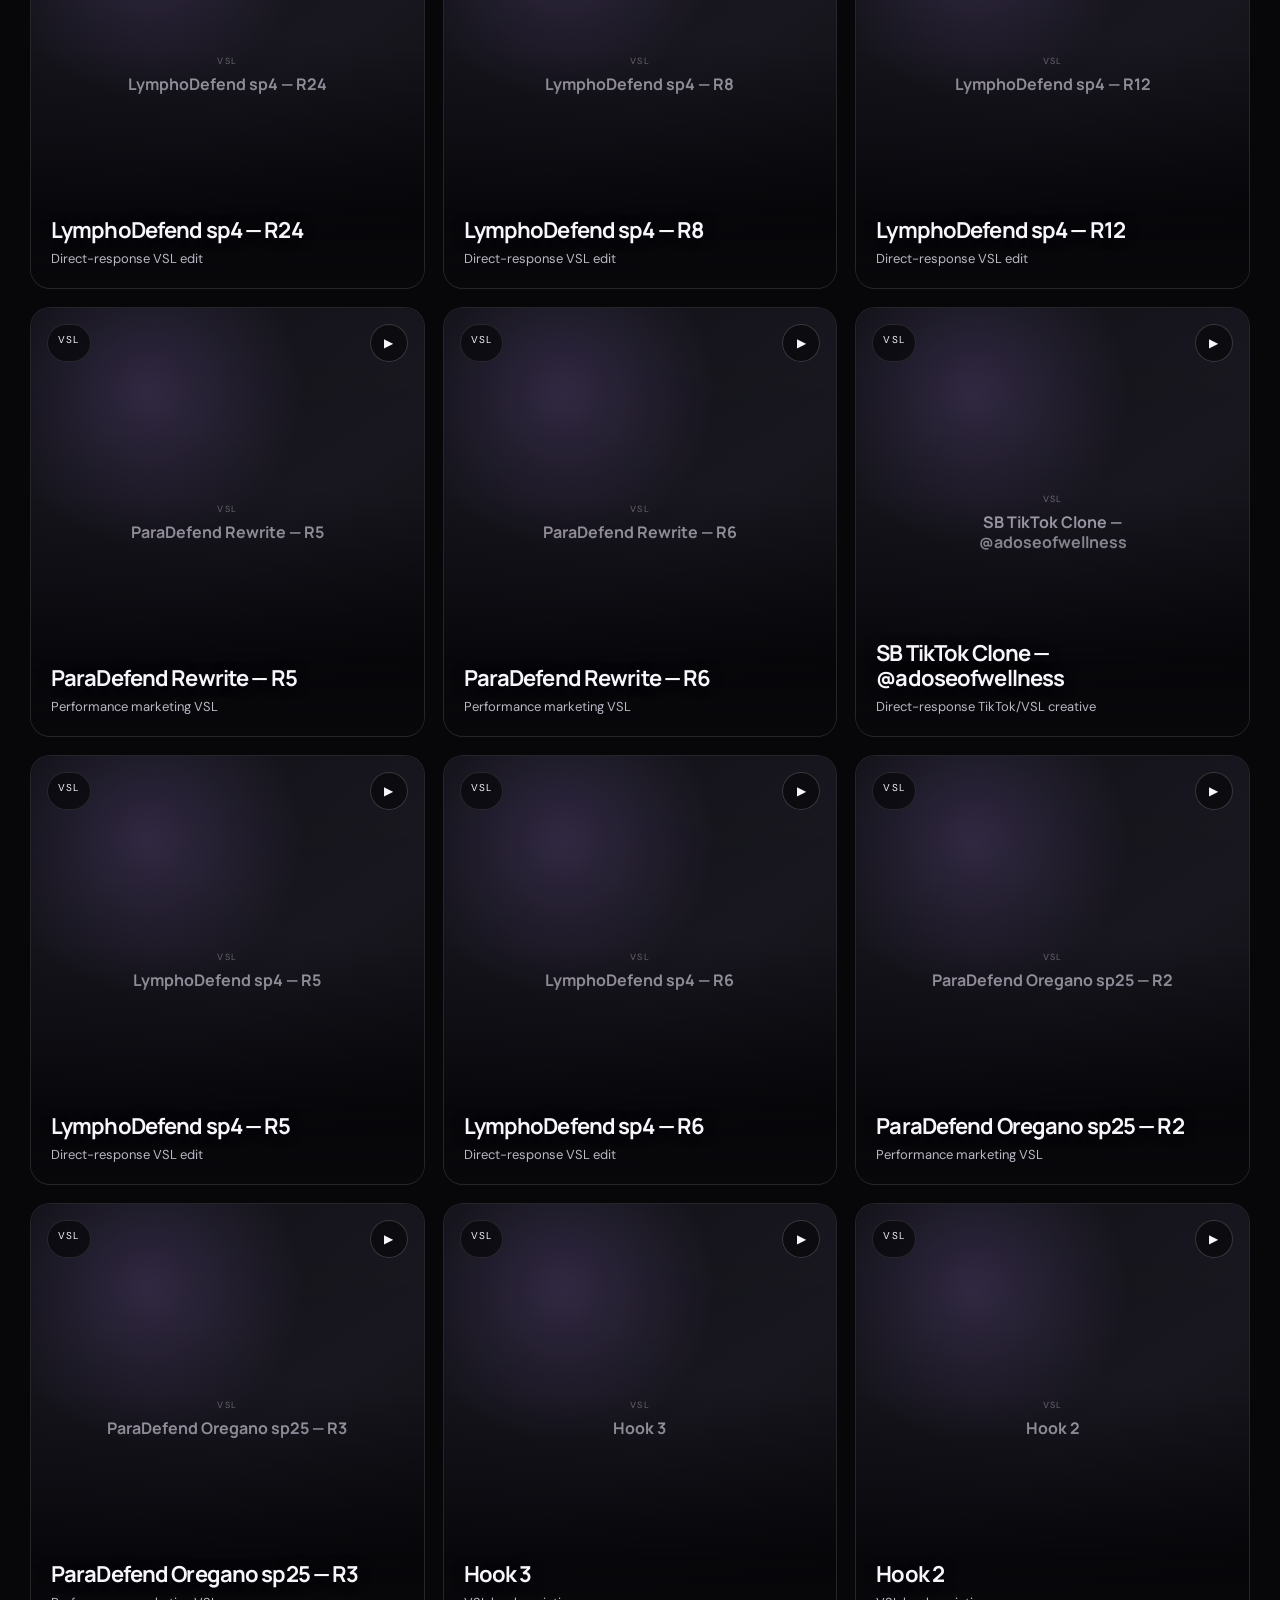
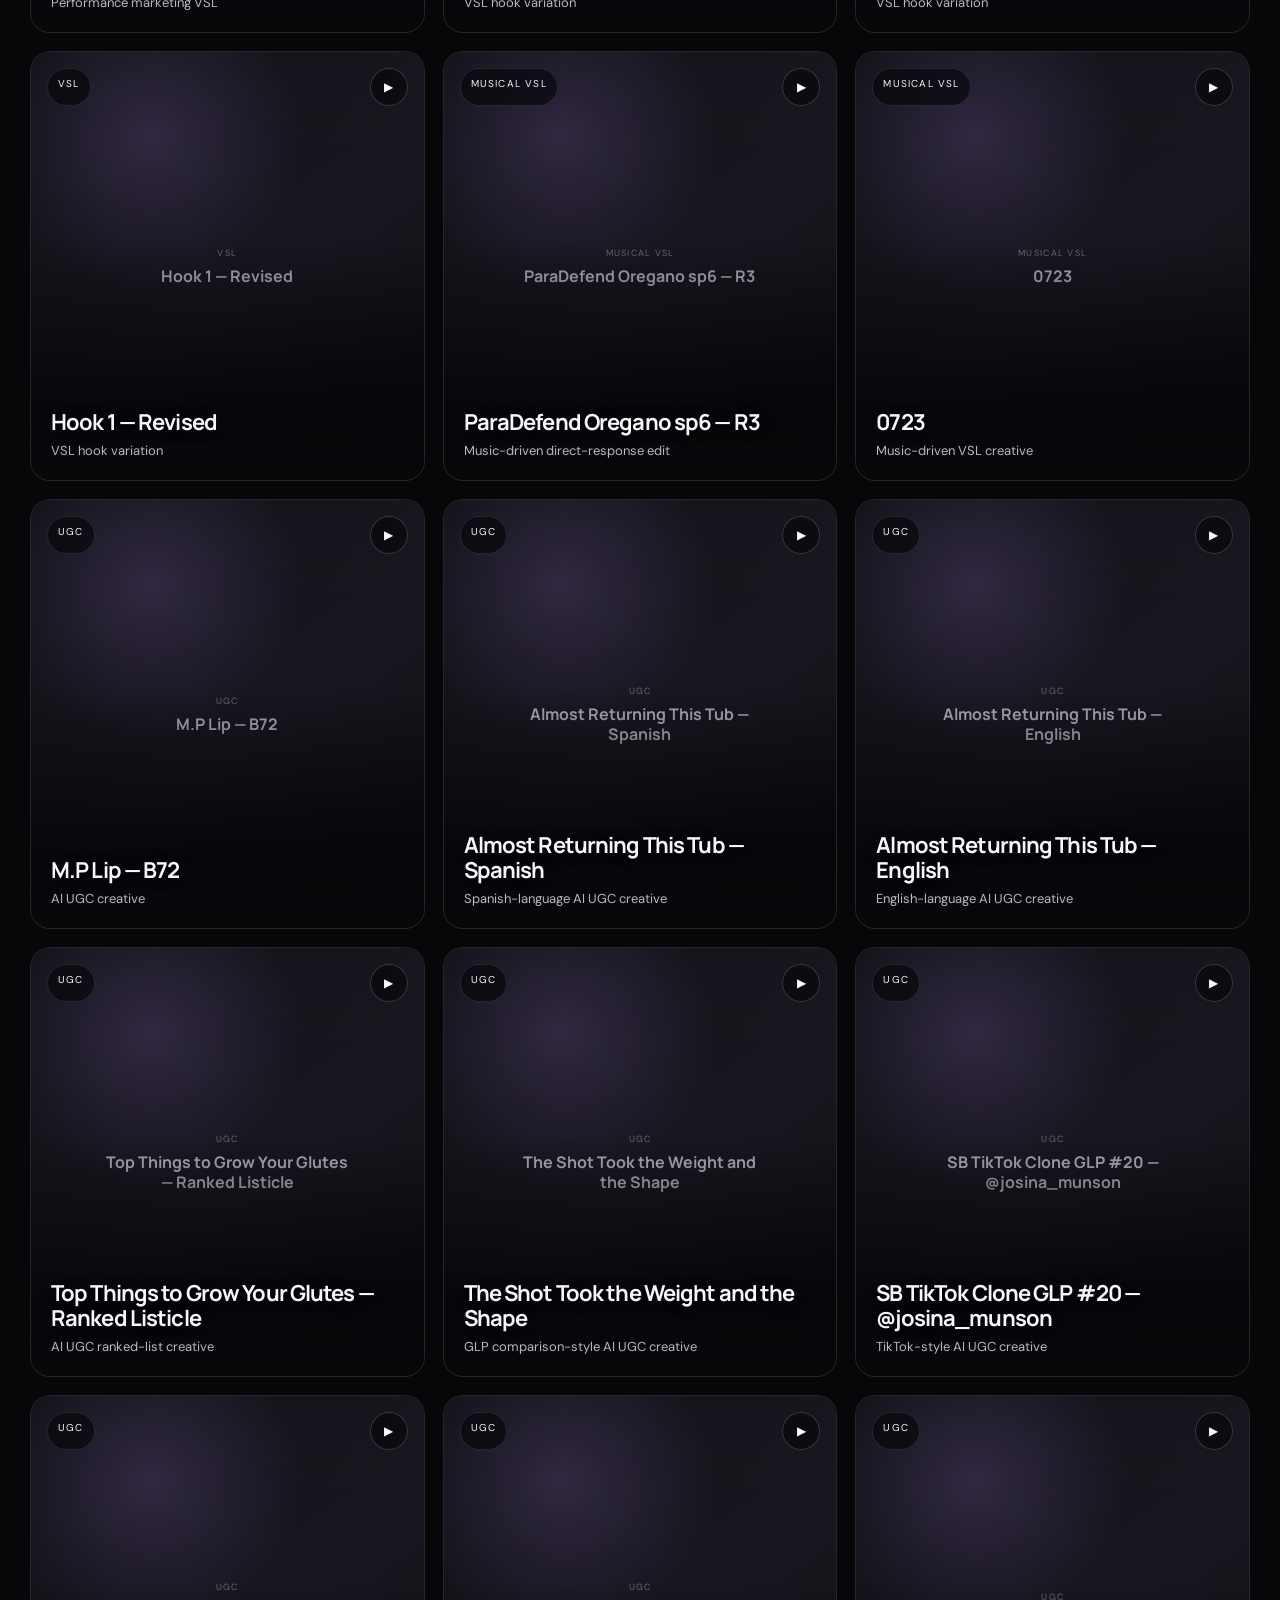
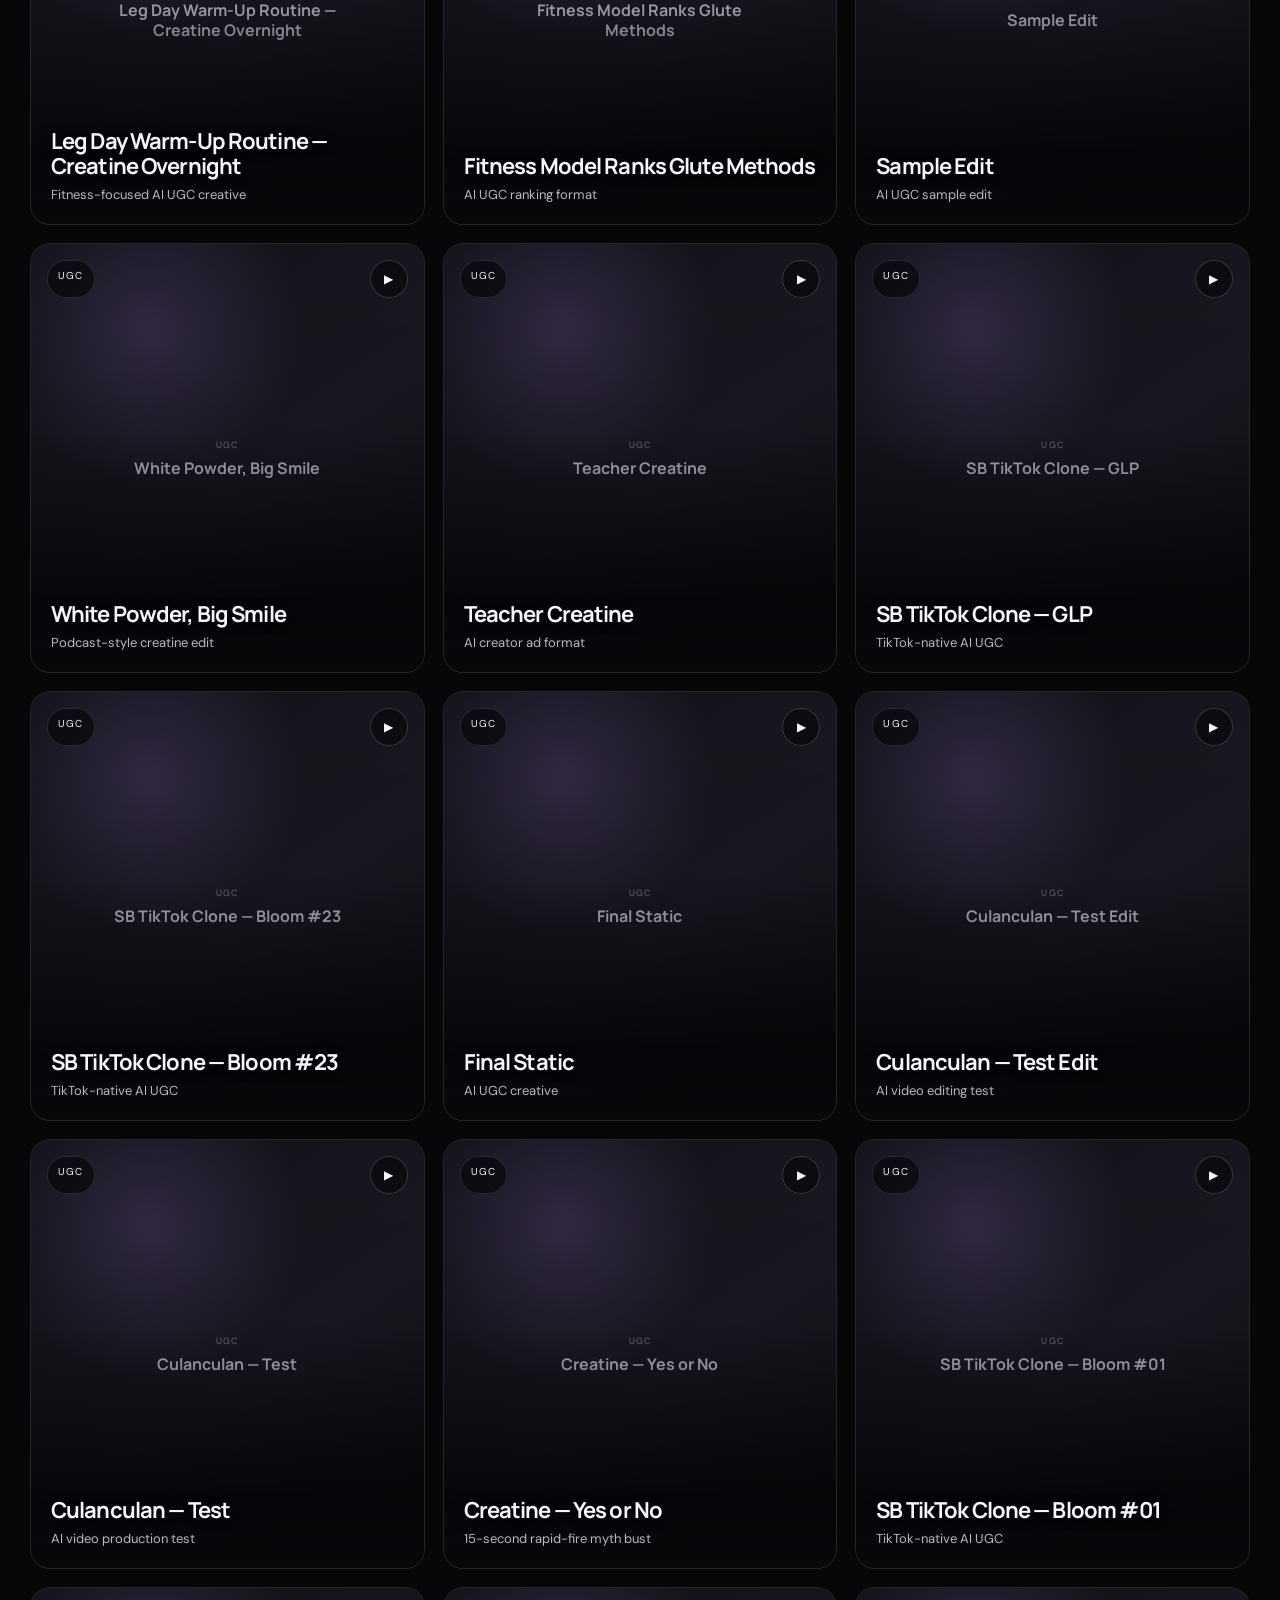
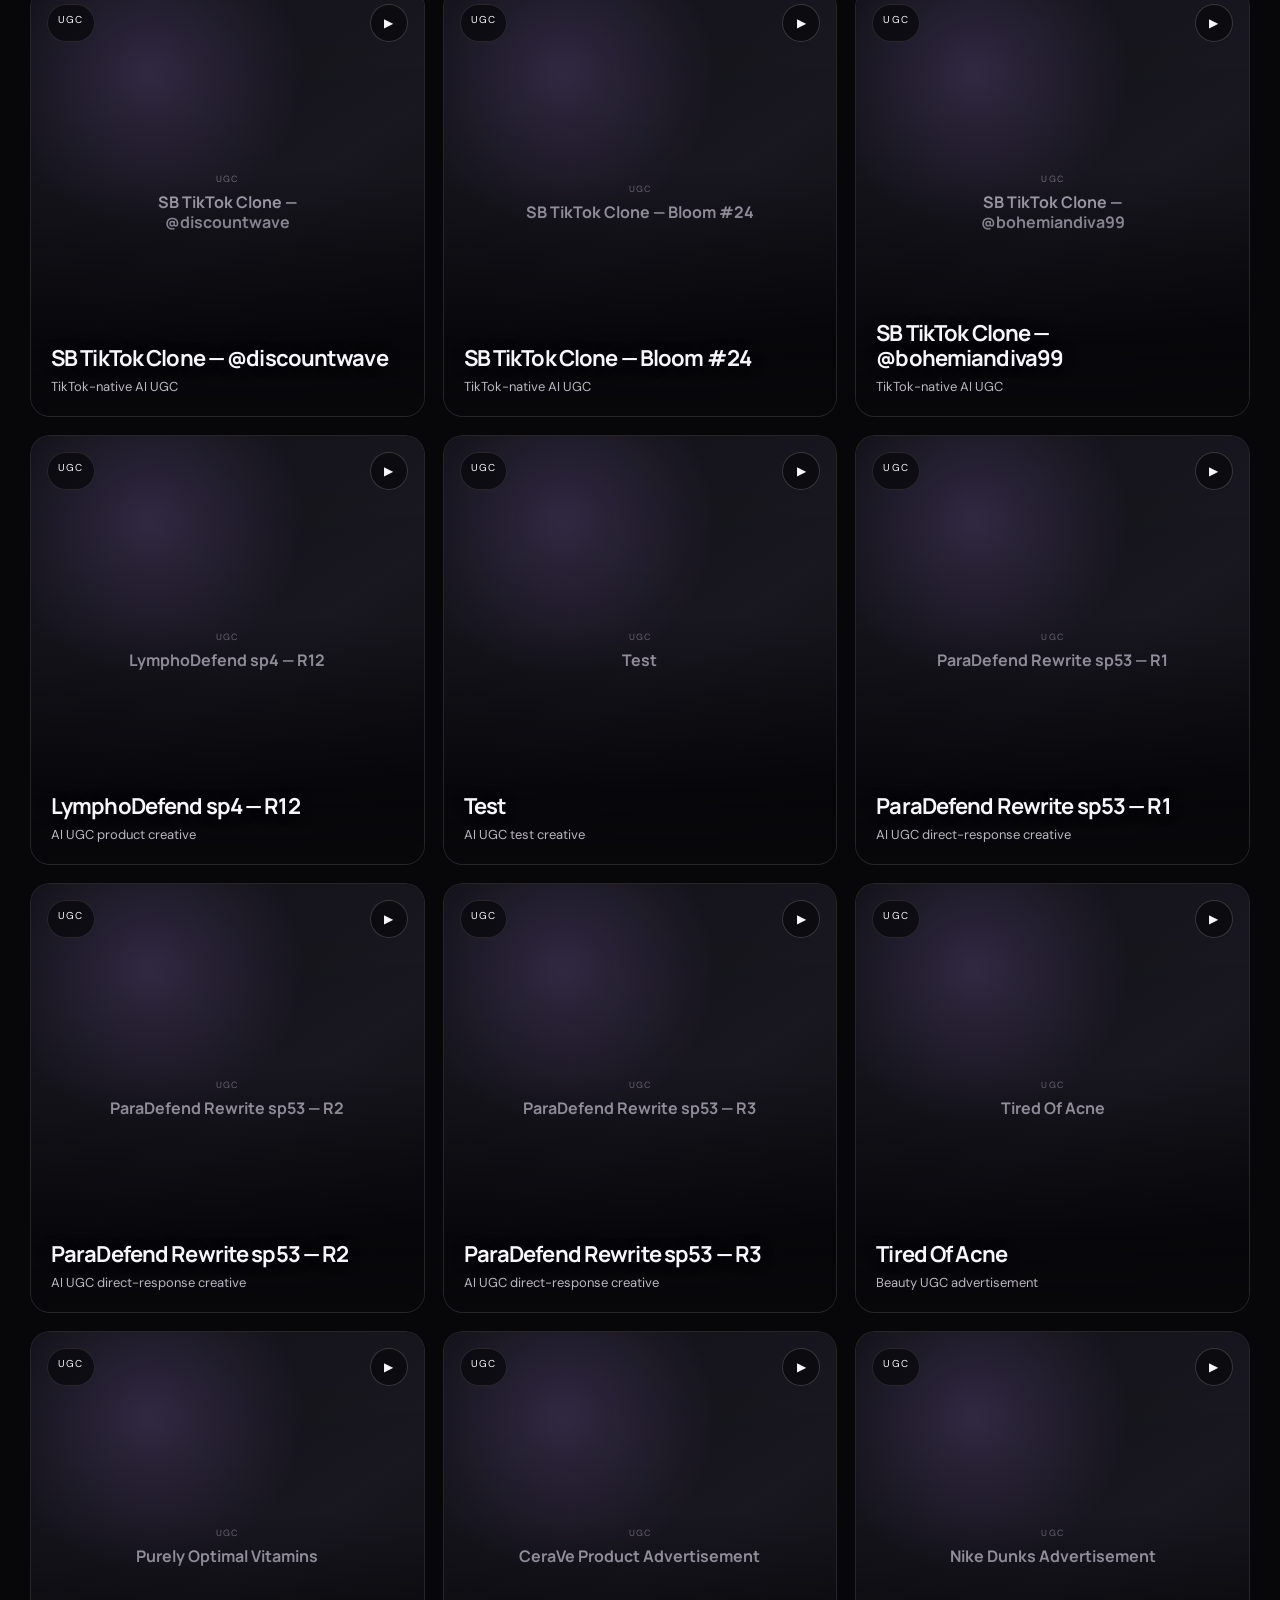
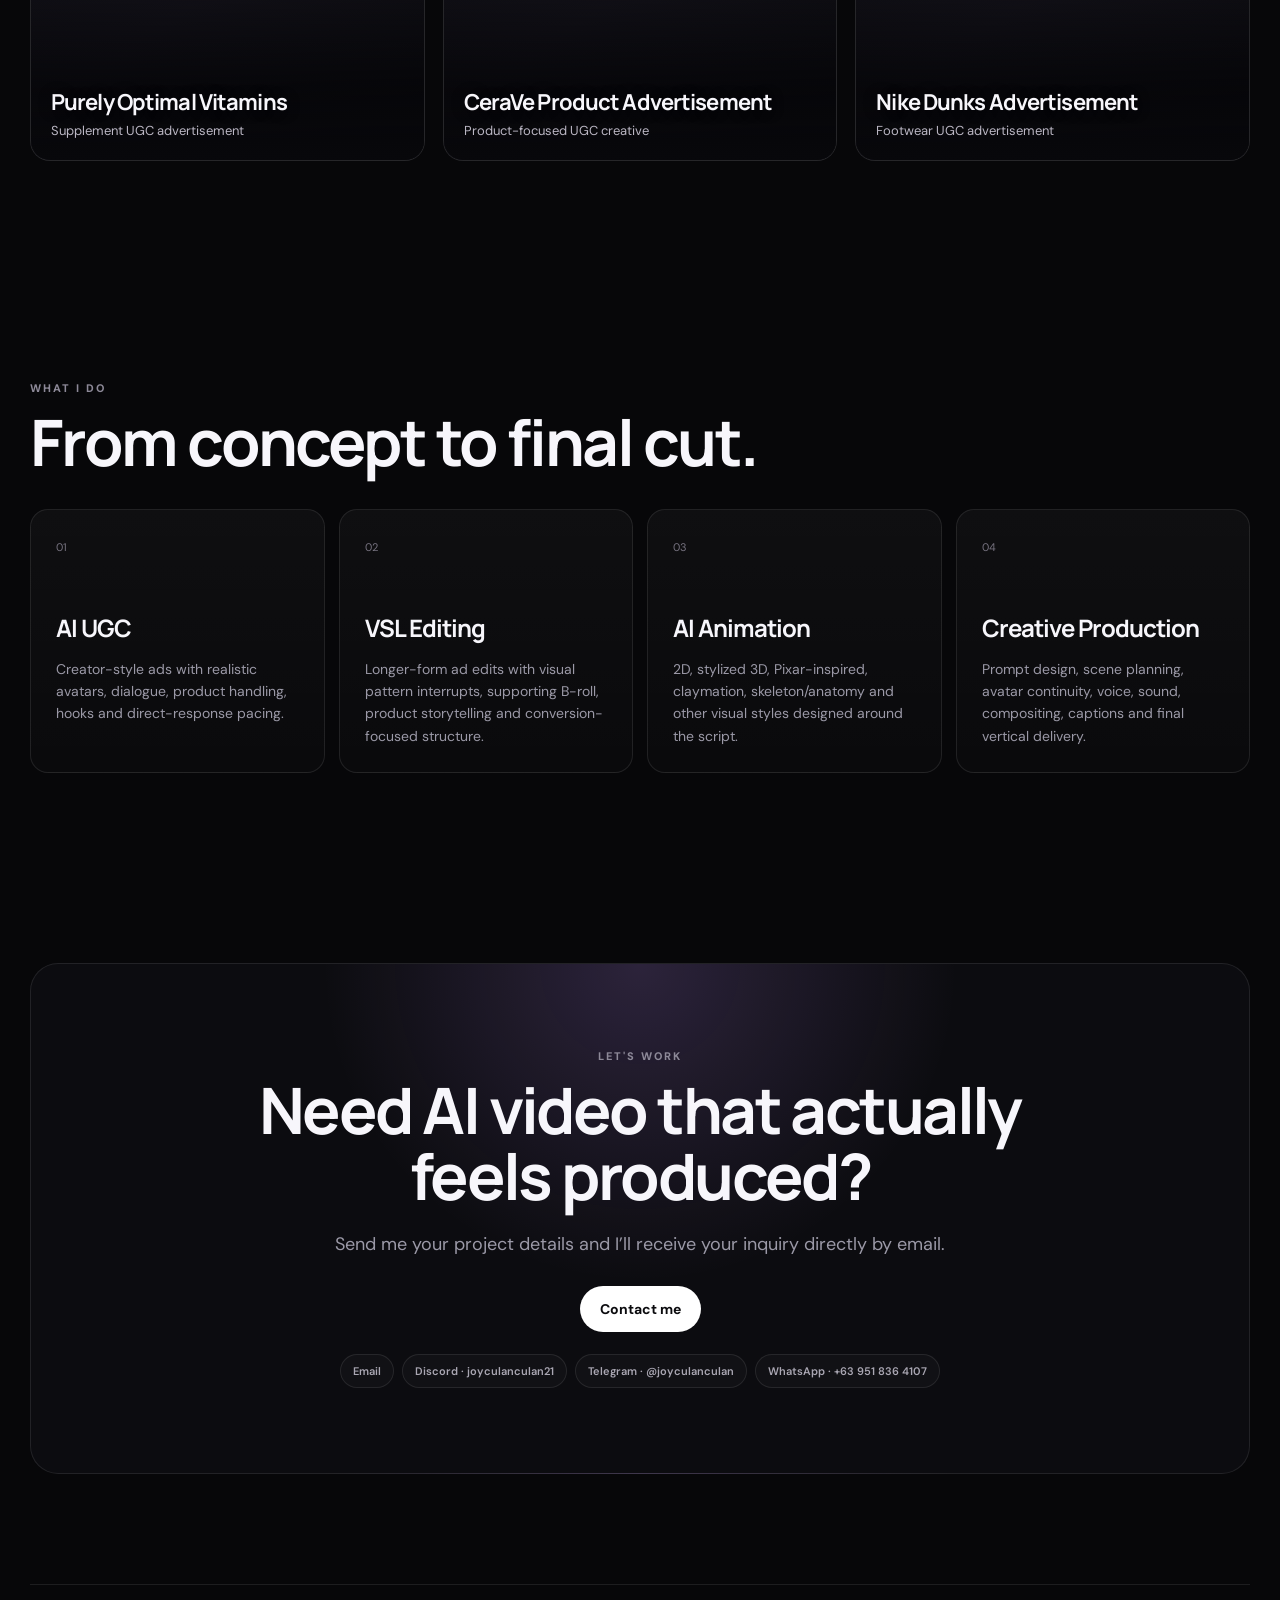
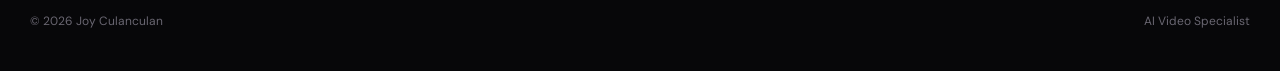
==== commit cc74285e: "Add files via upload" ====
--- a/index.html
+++ b/index.html
@@ -3,7 +3,7 @@
 <head>
   <meta charset="UTF-8" />
   <meta name="viewport" content="width=device-width, initial-scale=1.0" />
-  <meta name="description" content="AI Video Specialist portfolio showcasing VSL, UGC, 2D animation, Pixar-style 3D animation, and skeleton/anatomy animation." />
+  <meta name="description" content="AI Video Specialist portfolio showcasing VSL, UGC, 2D animation, stylized 3D animation, claymation, and skeleton/anatomy animation." />
   <title>Joy Culanculan — AI Video Specialist</title>
   <link rel="preconnect" href="https://fonts.googleapis.com">
   <link rel="preconnect" href="https://fonts.gstatic.com" crossorigin>
@@ -132,6 +132,7 @@
         <button class="filter" data-filter="vsl">VSL</button>
         <button class="filter" data-filter="musical">Musical VSL</button>
         <button class="filter" data-filter="pixar-3d">Pixar 3D</button>
+        <button class="filter" data-filter="claymation">Claymation</button>
         <button class="filter" data-filter="2d-animation">2D Animation</button>
         <button class="filter" data-filter="skeleton-animation">Skeleton</button>
       </div>
@@ -149,7 +150,7 @@
       <div class="services-grid">
         <article class="service-card"><span>01</span><h3>AI UGC</h3><p>Creator-style ads with realistic avatars, dialogue, product handling, hooks and direct-response pacing.</p></article>
         <article class="service-card"><span>02</span><h3>VSL Editing</h3><p>Longer-form ad edits with visual pattern interrupts, supporting B-roll, product storytelling and conversion-focused structure.</p></article>
-        <article class="service-card"><span>03</span><h3>AI Animation</h3><p>2D, stylized 3D, Pixar-inspired, skeleton/anatomy and other visual styles designed around the script.</p></article>
+        <article class="service-card"><span>03</span><h3>AI Animation</h3><p>2D, stylized 3D, Pixar-inspired, claymation, skeleton/anatomy and other visual styles designed around the script.</p></article>
         <article class="service-card"><span>04</span><h3>Creative Production</h3><p>Prompt design, scene planning, avatar continuity, voice, sound, compositing, captions and final vertical delivery.</p></article>
       </div>
     </section>
@@ -306,6 +307,7 @@
                 <option>VSL</option>
                 <option>2D Animation</option>
                 <option>Pixar 3D Animation</option>
+                <option>Claymation Animation</option>
                 <option>Skeleton / Anatomy Animation</option>
                 <option>Other AI Video Project</option>
               </select>
@@ -356,7 +358,6 @@
 
   <script src="featured-data.js"></script>
   <script src="portfolio-data.js"></script>
-  <script src="autoplay-preview.js"></script>
   <script src="script.js"></script>
 </body>
 </html>
--- a/styles.css
+++ b/styles.css
@@ -1298,52 +1298,3 @@
   object-fit:cover;
   display:block;
 }
-
-
-/* =========================
-   V13 — AUTOPLAY PORTFOLIO PREVIEWS
-   ========================= */
-.project-media{
-  isolation:isolate;
-}
-.project-autoplay-video{
-  position:absolute;
-  inset:0;
-  z-index:2;
-  width:100%;
-  height:100%;
-  object-fit:cover;
-  object-position:center;
-  opacity:0;
-  pointer-events:none;
-  background:#0c0c10;
-  transform:scale(1.01);
-  transition:opacity .32s ease,transform .35s ease;
-}
-.project-autoplay-video.is-ready{
-  opacity:1;
-}
-.project-autoplay-video.preview-error{
-  display:none;
-}
-.project-card:hover .project-autoplay-video.is-ready{
-  transform:scale(1.035);
-}
-.project-card .project-shade{
-  z-index:3;
-}
-.project-card .project-top,
-.project-card .project-copy{
-  z-index:4;
-}
-.project-card .project-thumb{
-  z-index:1;
-}
-.project-card .project-preview-fallback{
-  z-index:0;
-}
-@media (prefers-reduced-motion: reduce){
-  .project-autoplay-video{
-    transition:none;
-  }
-}
